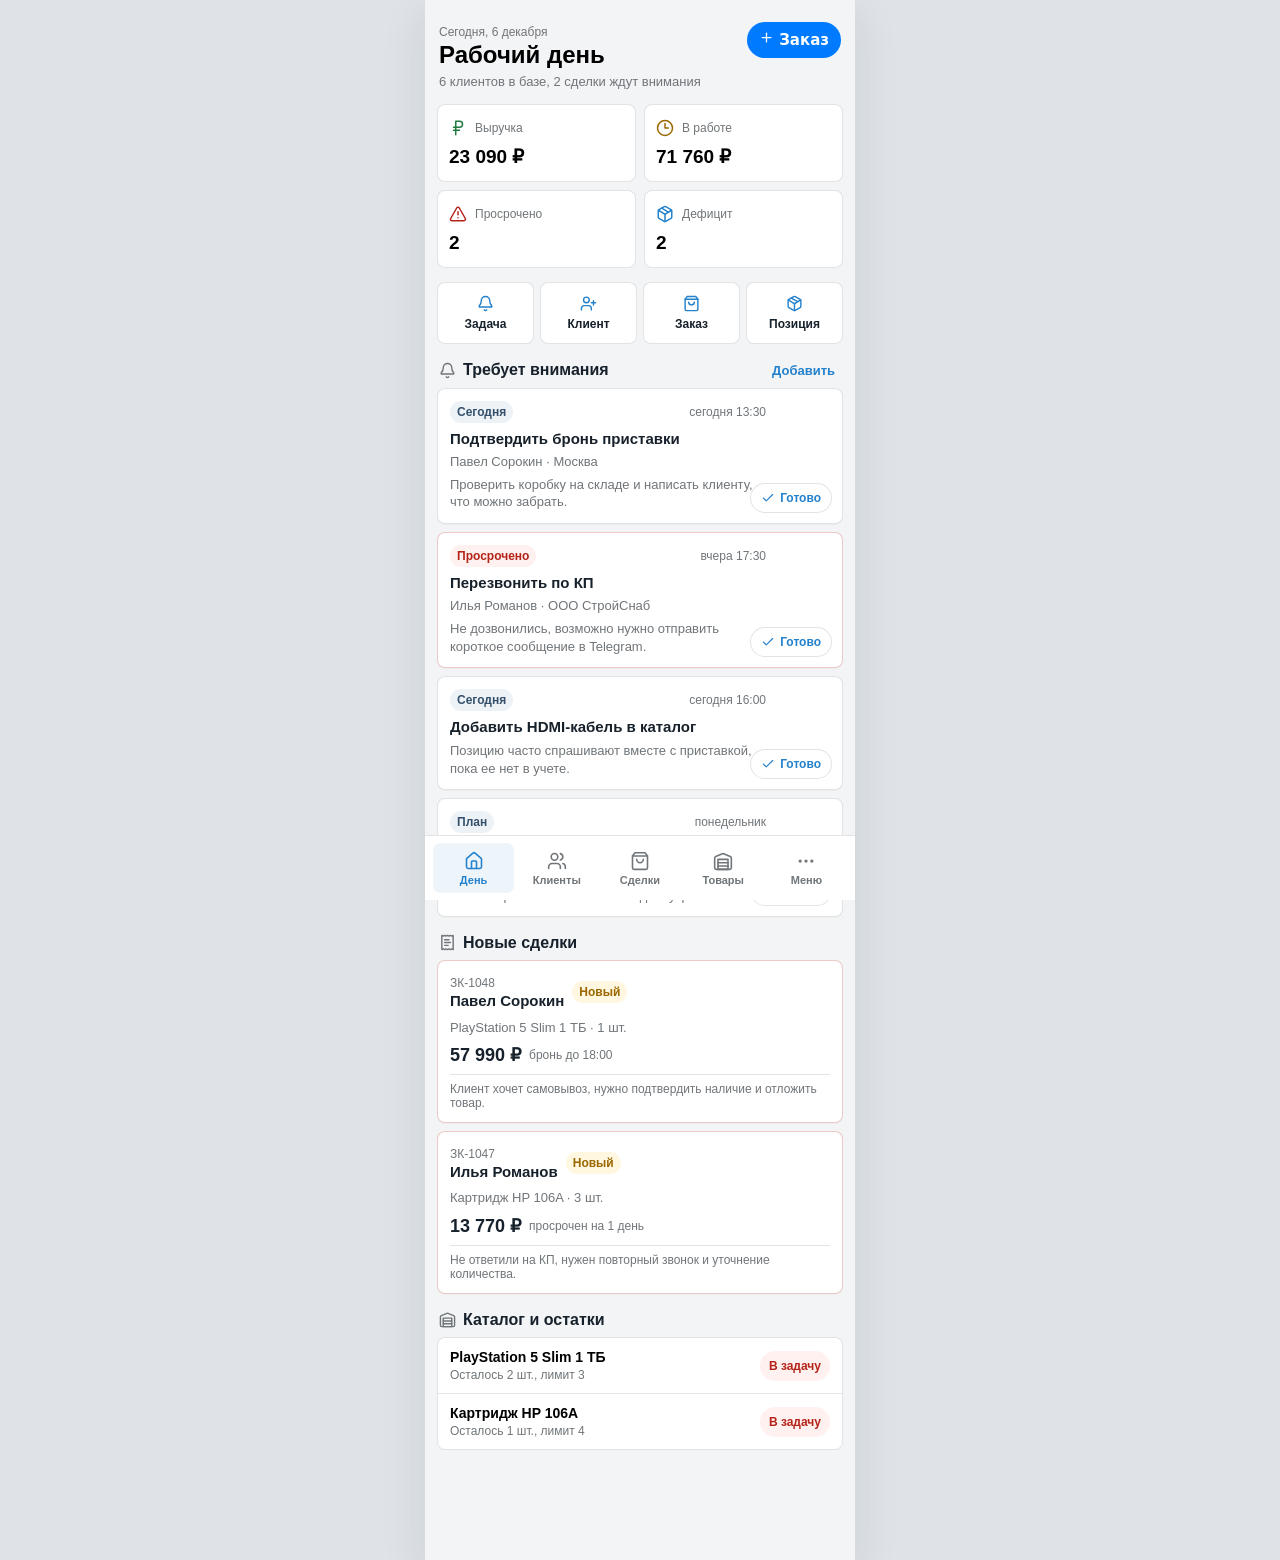
==== demo/index.html @ 11d49414 "Initial static CRM site for Vercel" ====
<!doctype html>
<html lang="ru">
  <head>
    <meta charset="UTF-8" />
    <meta name="viewport" content="width=device-width, initial-scale=1.0, viewport-fit=cover" />
    <meta name="theme-color" content="#f4f4f5" />
    <link rel="icon" type="image/svg+xml" href="./favicon.svg" />
    <title>CRM в Telegram</title>
    <script type="module" crossorigin src="./assets/index-D5KBcZDP.js"></script>
    <link rel="stylesheet" crossorigin href="./assets/index-hVbDcsFy.css">
  </head>
  <body>
    <div id="root"></div>
  </body>
</html>
---- demo/assets/index-hVbDcsFy.css ----
.tgui-f23c0e195677169c{background:var(--tgui--bg_color);overflow:hidden}.tgui-947b927060015de8{max-height:0;transition:max-height .1s ease-in-out}.tgui-60e7968097edfa6f{color:var(--tgui--link_color);transition:transform .15s ease-out}.tgui-c900ecbd6d8d6d5e{transform:rotate(180deg)}.tgui-b8dfba0b5c3d054c{--tgui--cell--middle--padding:16px 0;align-items:center;gap:24px;padding:0 24px;display:flex}.tgui-7b5bccbb645b495f{gap:16px}.tgui-7edaaf0c57797623{background:var(--tgui--tertiary_bg_color)}.tgui-56b2e897ed7ccb22,.tgui-aaa795d78c356ac1{justify-content:center;align-items:center;display:flex}.tgui-8735a62be5a8b8a7{min-width:0;max-width:100%;padding:var(--tgui--cell--middle--padding);flex-direction:column;flex-grow:1;gap:2px;display:flex}.tgui-1c6d7865a76a19bc,.tgui-8735a62be5a8b8a7>*{text-overflow:ellipsis;overflow:hidden}.tgui-b8dfba0b5c3d054c:not(.tgui-6c49dadccf648a5b) .tgui-1c6d7865a76a19bc,.tgui-b8dfba0b5c3d054c:not(.tgui-6c49dadccf648a5b) .tgui-8735a62be5a8b8a7>*{white-space:nowrap}.tgui-46dd90b57ffed25f{color:var(--tgui--subtitle_text_color)}.tgui-a894f59f4c5ad72f{align-items:center;gap:4px;display:inline-flex}.tgui-bb909928b48f948b,.tgui-d528ef65a8b76273,.tgui-fc059ed3ac5799a6{color:var(--tgui--hint_color)}.tgui-7b5bccbb645b495f{--tgui--cell--middle--padding:12px 0;padding:0 16px}@media (hover:hover) and (pointer:fine){.tgui-b8dfba0b5c3d054c:hover{background:var(--tgui--tertiary_bg_color)}}.tgui-b5d680db78c4cc2e{cursor:pointer;isolation:isolate;transition:opacity .15s ease-out;position:relative}.tgui-b5d680db78c4cc2e[readonly]{cursor:default;pointer-events:visible}.tgui-b5d680db78c4cc2e[disabled]{cursor:default;opacity:.35}.tgui-34eb6f8b96874d40:active,.tgui-7c5d6c1f6bbe3eaf:active{opacity:.65}@media (hover:hover) and (pointer:fine){.tgui-34eb6f8b96874d40:hover,.tgui-7c5d6c1f6bbe3eaf:hover{opacity:.85}}.tgui-8071f6e38c77bc0b{border-radius:inherit;transition:background-color .15s ease-out;position:absolute;inset:0;overflow:hidden}.tgui-e156954daf886976{background:var(--tgui--outline);content:"";opacity:0;border-radius:50%;width:24px;height:24px;margin:-12px 0;animation:.3s cubic-bezier(.3,.3,.5,1) tgui-81605f53eca39186;position:absolute}@keyframes tgui-81605f53eca39186{0%{opacity:1;transform:scale(1)}30%{opacity:1}to{opacity:0;transform:scale(8)}}.tgui-30064fce0d501f17{font-size:var(--tgui--subheadline1--font_size);line-height:var(--tgui--subheadline1--line_height)}.tgui-8f63cd31b2513281{font-size:var(--tgui--subheadline2--font_size);line-height:var(--tgui--subheadline2--line_height)}.tgui-c3e2e598bd70eee6{font-family:var(--tgui--font-family)}.tgui-080a44e6ac3f4d27{margin:0}.tgui-5c92f90c2701fa17{font-weight:var(--tgui--font_weight--accent1)}.tgui-809f1f8a3f64154d{font-weight:var(--tgui--font_weight--accent2)}.tgui-5b8bdfbd2af10f59{font-weight:var(--tgui--font_weight--accent3)}.tgui-c602097b30e4ede9{text-transform:uppercase}.tgui-2916d621b0ea5857{font-size:var(--tgui--caption1--font_size);line-height:var(--tgui--caption1--line_height)}.tgui-937d123c23df98b3{font-size:var(--tgui--caption2--font_size);line-height:var(--tgui--caption2--line_height)}.tgui-65c206f0fd891b6b{font-size:var(--tgui--text--font_size);line-height:var(--tgui--text--line_height)}.tgui-91c5537b51b490a7{border-radius:50%}.tgui-305551eb3f5abb68.tgui-305551eb3f5abb68{background-color:var(--tgui--secondary_fill);color:var(--tgui--link_color)}.tgui-30d8642662534eb5{background-color:var(--tgui--tertiary_bg_color);box-shadow:0 0 0 1px var(--tgui--outline);justify-content:center;align-items:center;display:flex;position:relative}.tgui-1191c597a64dbd25{border-radius:inherit;-o-object-fit:cover;object-fit:cover;visibility:hidden;width:100%;height:100%;display:block;position:absolute}.tgui-72bd4140eca37f53 .tgui-1191c597a64dbd25{visibility:visible}.tgui-5ee2f1c6e1da49b5{justify-content:center;align-items:center;display:flex;position:absolute}.tgui-e3bcc434a6ee9317{position:absolute;top:-12px;right:-12px}.tgui-562f7459d74103ea{box-sizing:border-box;border-radius:20px;justify-content:center;align-items:center;min-width:20px;height:20px;margin:0 6px;padding:0 5px;display:inline-flex}.tgui-c1a5e9170826a773{height:24px;padding:0 6px}.tgui-4f69ed647e40e245{border-radius:50%;width:6px;height:6px;margin:7px;display:inline-block}.tgui-6e63faaa2b33f4ae{background:var(--tgui--button_color);color:var(--tgui--button_text_color)}.tgui-4b52474c713ffa7c{background:var(--tgui--destructive_text_color);color:var(--tgui--button_text_color)}.tgui-0278f262d68294f0{background:var(--tgui--secondary_fill);color:var(--tgui--link_color)}.tgui-0883e451f3707277{background:var(--tgui--plain_background);color:var(--tgui--plain_foreground)}.tgui-6b3dbcedd9052940{background:var(--tgui--white);color:var(--tgui--link_color)}.tgui-e05fce4753086879{font-size:var(--tgui--headline--font_size);line-height:var(--tgui--headline--line_height)}.tgui-c6d7432a5c12debe{font-size:var(--tgui--large_title--font_size);line-height:var(--tgui--large_title--line_height)}.tgui-2fc52ee93e8068a6{font-size:var(--tgui--title1--font_size);line-height:var(--tgui--title1--line_height)}.tgui-72c2a480384c4fb1{font-size:var(--tgui--title2--font_size);line-height:var(--tgui--title2--line_height)}.tgui-45c5f45d3e9105f4{font-size:var(--tgui--title3--font_size);line-height:var(--tgui--title3--line_height)}.tgui-54214e0db34f53c3{position:absolute;top:0;right:-12px}.tgui-28e0a2576155be01{display:flex}.tgui-28e0a2576155be01>:not(:first-child){margin-left:-12px}.tgui-28e0a2576155be01>*{box-shadow:0 0 0 3px var(--tgui--bg_color)}.tgui-c3d21871b48e0ba3{background:var(--tgui--bg_color);gap:20px;padding:16px 20px;display:flex;position:relative;overflow:hidden}.tgui-7b260d7ad33f3ba0:not(.tgui-f80265c401d577b0){box-shadow:var(--tgui--base--section--box_shadow)}.tgui-cefdf70a2d9648ea{border-radius:16px}.tgui-f80265c401d577b0{padding:20px}.tgui-f80265c401d577b0 .tgui-2646957e5c9379f3{color:var(--tgui--white)}.tgui-f80265c401d577b0 .tgui-62a759a0c54c3667{color:var(--tgui--white);opacity:.8}.tgui-d67d90bbcab86e14{background:var(--tgui--bg_color)}.tgui-7b260d7ad33f3ba0.tgui-d67d90bbcab86e14{border:1px solid var(--tgui--outline);box-shadow:none;border-radius:16px;margin:8px 20px}.tgui-cefdf70a2d9648ea.tgui-d67d90bbcab86e14{background:var(--tgui--quartenary_bg_color);margin:8px 16px}.tgui-11921b54915b369c{position:absolute;inset:0}.tgui-a04b768cea14d789{z-index:var(--tgui--z-index--simple);flex-direction:column;flex:1 1 0;gap:2px;display:flex}.tgui-62a759a0c54c3667{color:var(--tgui--subtitle_text_color)}.tgui-1e638bcb841cdfbc{color:var(--tgui--hint_color)}.tgui-5e0d89b3bc8342d8{gap:4px;margin-top:10px;display:flex}.tgui-fa2f2ea4a4ffc035{border-radius:50%;height:28px}.tgui-79024fcb6d81ad79{background:var(--tgui--secondary_fill);border-left:3px solid var(--tgui--link_color);border-radius:4px;padding:6px 28px 8px 12px;position:relative}.tgui-16ed20e7a6e2daa0{color:var(--tgui--text_color)}.tgui-bd5b6cd161834705{display:block;position:absolute;top:4px;right:6px}.tgui-6c9b3f1fd52a3108{color:var(--tgui--link_color)}.tgui-117e77cd385a9c8d{box-sizing:border-box;border:none;border-radius:8px;justify-content:center;align-items:center;min-width:80px;max-width:100%;text-decoration:none;display:inline-flex}.tgui-726846958fe7f4a0{flex-grow:1;width:100%}.tgui-117e77cd385a9c8d:after{background:var(--tgui--bg_color);content:"";opacity:0;transition:opacity .15s ease-out;position:absolute;inset:0}.tgui-06cc94d03a7c4dd7,.tgui-8310172a5320ab71{justify-content:center;align-items:center;display:flex}.tgui-5f6014c0f063b6de{text-overflow:ellipsis;white-space:nowrap;z-index:var(--tgui--z-index--simple);overflow:hidden}.tgui-014f2b7d196b090d.tgui-014f2b7d196b090d{background:inherit;border-radius:inherit;color:var(--tgui--button--spinner-color);cursor:auto;justify-content:center;align-items:center;width:100%;height:100%;display:flex;position:absolute}.tgui-13f23a224303ddaa{border-radius:20px;gap:6px;min-width:34px;height:36px;padding:8px 12px}.tgui-1a16a49d89076ff4{gap:8px;min-width:42px;height:42px;padding:8px 14px}.tgui-9cef742a22f195c9{gap:10px;height:50px;padding:10px 20px}.tgui-8a1ca9efa24f4809{--tgui--button--hovered-opacity:.15;--tgui--button--spinner-color:var(--tgui--button_text_color);background:var(--tgui--button_color);color:var(--tgui--button_text_color)}.tgui-91bda9a36246a33c{--tgui--button--hovered-opacity:.07;--tgui--button--spinner-color:var(--tgui--link_color);background:var(--tgui--secondary_fill);color:var(--tgui--link_color)}.tgui-48956537c34690db{--tgui--button--hovered-opacity:.03;--tgui--button--spinner-color:var(--tgui--plain_foreground);color:var(--tgui--link_color);background:0 0}.tgui-93106efd6b6d66ee{background:var(--tgui--plain_background)}.tgui-93106efd6b6d66ee,.tgui-e884e36ff1faa596{--tgui--button--hovered-opacity:.5;--tgui--button--spinner-color:var(--tgui--plain_foreground);color:var(--tgui--plain_foreground)}.tgui-e884e36ff1faa596{background:inherit;box-shadow:0 0 0 1px var(--tgui--outline)}.tgui-ba6d30cc81e39ae5{--tgui--button--hovered-opacity:.5;--tgui--button--spinner-color:var(--tgui--surface_dark);background:var(--tgui--white)}.tgui-55e8aa7f5cea2280.tgui-1a16a49d89076ff4{border-radius:12px}.tgui-55e8aa7f5cea2280:after{content:unset}.tgui-490cb0f5ec4998f3 .tgui-06cc94d03a7c4dd7,.tgui-490cb0f5ec4998f3 .tgui-5f6014c0f063b6de,.tgui-490cb0f5ec4998f3 .tgui-8310172a5320ab71{opacity:0}@media (hover:hover) and (pointer:fine){.tgui-117e77cd385a9c8d:hover:after{opacity:var(--tgui--button--hovered-opacity)}}.tgui-0ac8c3540e603b63{color:var(--tgui--link_color)}.tgui-562a3eae646b486d{color:var(--tgui--hint_color)}.tgui-dbf261f4b3046bb3{background:var(--tgui--tertiary_bg_color);border-radius:20px;display:inline-block;position:relative;overflow:hidden;box-shadow:0 32px 64px #0000000a,0 0 2px 1px #00000005}.tgui-c6ad96fdf8ce4b28{background:var(--tgui--plain_foreground)}.tgui-80c6a0ba7b3c11fd{--tgui--cell--middle--padding:16px 0;background:var(--tgui--card_bg_color);padding:0 20px}.tgui-814d1971a92687e3{--tgui--text_color:var(--tgui--white);--tgui--hint_color:#ffffffbf;background:linear-gradient(180deg,transparent 0,var(--tgui--black) 100%);padding-top:48px;position:absolute;bottom:0;left:0;right:0}.tgui-422c21c917cc0873{-webkit-line-clamp:2;white-space:break-spaces;-webkit-box-orient:vertical;display:-webkit-box}.tgui-27c5a061c5f35c04{font-weight:var(--tgui--font_weight--accent2)}.tgui-814d1971a92687e3 .tgui-27c5a061c5f35c04{color:var(--tgui--white)}.tgui-79efb12936705a6f{position:absolute;top:16px;right:16px}.tgui-6372c64c79ad2959{box-sizing:border-box;-webkit-user-select:none;user-select:none;border-radius:10px;justify-content:center;align-items:center;gap:8px;padding:8px 12px;display:inline-flex}.tgui-b8b077d7e3491b30{background:var(--tgui--surface_primary);box-shadow:0 12px 24px #0000000d}.tgui-ccc3e4a302799418{background:var(--tgui--plain_background)}.tgui-fdfccf8f92c11530{box-shadow:0 0 0 1px var(--tgui--outline);border-radius:10px}.tgui-9c7ff8cd23a6ea9a{color:var(--tgui--plain_foreground);text-overflow:ellipsis;flex:1 1 0;overflow:hidden}.tgui-0d7ce20ebc0fc7aa{margin-right:2px}.tgui-67f596882eb2b6ab{color:var(--tgui--secondary_hint_color);align-items:center;margin-top:1.5px;display:flex}.tgui-a8ce18a8594cea9b{box-sizing:border-box;color:var(--tgui--link_color);background:0 0;border:none;align-items:center;gap:24px;width:100%;height:48px;padding:10px 24px;display:flex}.tgui-6e7ca796043fe6ca{color:var(--tgui--destructive_text_color)}.tgui-f464dba82cb8b46e{gap:18px;height:44px;padding:8px 18px}.tgui-c5be765fabc1327f{text-align:right}.tgui-437ab2028f14c95c{color:var(--tgui--secondary_hint_color);align-items:center;gap:12px;display:flex}.tgui-4af039094fb946b4{color:var(--tgui--hint_color);margin:2px 0 0}.tgui-97dd747d03e9d3e0{color:var(--tgui--hint_color);align-items:center;gap:8px;display:flex}.tgui-64a5a0dc5509605e{overflow-wrap:anywhere;flex-grow:1}.tgui-3b026a2674eb3f4c{flex-shrink:0}.tgui-dda0e80fdf796ba5{border:none;border-radius:12px;padding:8px;display:inline-flex}.tgui-b92d762e02762017{border-radius:50%;padding:6px}.tgui-93cba8aff2e72079{background:var(--tgui--secondary_fill);color:var(--tgui--link_color)}.tgui-08ef1486bc111162{color:var(--tgui--link_color);background:0 0}.tgui-2250ff52f0b5cf71{background:var(--tgui--plain_background);color:var(--tgui--plain_foreground)}.tgui-53781f3cf83e8be1{background:inherit;box-shadow:0 0 0 1px var(--tgui--outline);color:var(--tgui--plain_foreground)}.tgui-39e9f02ce4b4b950{gap:12px;display:flex}.tgui-b3d7f75461a64b76{gap:8px}.tgui-c5545e0bc6105e48{box-sizing:border-box;color:var(--tgui--link_color);background:0 0;border:none;border-radius:12px;flex-direction:column;flex:1 0 0;justify-content:center;align-items:center;gap:3px;min-width:64px;max-width:100%;min-height:60px;padding:0 12px;display:flex}.tgui-bf32cd3c110b8729{gap:4px;min-width:72px;min-height:64px}.tgui-99a630d0096f2169{background:var(--tgui--secondary_fill)}.tgui-30bf4976f818e8bf{background:var(--tgui--plain_background);color:var(--tgui--plain_foreground)}.tgui-c0c9bf3b1a53a8a4{max-width:inherit;text-overflow:ellipsis;white-space:nowrap;overflow:hidden}.tgui-389a43acd684137a>:not(:last-child){margin-bottom:12px}.tgui-cfed40fe81d34ad5{box-sizing:border-box;padding:10px 18px}.tgui-e5c3a5b87f8b1f46{flex-direction:column;justify-content:center;align-items:center;gap:24px;padding:32px;display:flex;overflow:hidden}.tgui-9c3dbc0ef84585d4{overflow-wrap:anywhere;text-align:center;margin:0}.tgui-87cd6af55f73428d{color:var(--tgui--hint_color)}.tgui-87cd6af55f73428d:not(:first-child){margin-top:8px}.tgui-8e15431b81f6601e .tgui-db9be63c4fecf79b{background:var(--tgui--section_bg_color);box-shadow:0 1px 2px #0000001a}.tgui-97eca24324122dbc .tgui-4b78bed6e925088e{background:var(--tgui--section_bg_color);border-radius:12px}.tgui-97eca24324122dbc .tgui-4b78bed6e925088e>:first-child{border-radius:12px 12px 0 0}.tgui-97eca24324122dbc .tgui-4b78bed6e925088e>:last-child{border-radius:0 0 12px 12px}.tgui-97eca24324122dbc .tgui-4b78bed6e925088e>:only-child{border-radius:12px}.tgui-8af0d10d5540c6cc{border-top:none;border-color:var(--tgui--outline);border-width:var(--tgui--border--width);margin:0}.tgui-dbb364e8ced00cc8{padding:12px 24px}.tgui-8c4c6f82ba895475{padding:8px 16px 0}.tgui-8ebba379083b615a{text-align:center;padding:16px 24px 20px}.tgui-8c4c6f82ba895475.tgui-8ebba379083b615a{padding:16px 16px 0}.tgui-67471b69da3e3062{color:var(--tgui--section_header_text_color)}.tgui-d0251b46536ac046{color:var(--tgui--link_color);padding:20px 24px 4px 22px}.tgui-34fd1a25cc171439{color:var(--tgui--text_color);padding-left:24px}.tgui-b7217abb24e8763a{color:var(--tgui--section_header_text_color);padding:16px 16px 8px}.tgui-b7217abb24e8763a.tgui-34fd1a25cc171439{color:var(--tgui--text_color);padding:0 0 12px}.tgui-f492b616576c67fb{gap:9px;padding:12px;display:flex}.tgui-d45985ba4cb27e5f{background:var(--tgui--tertiary_bg_color);border-radius:2px;width:100%;min-width:3px;height:3px}.tgui-352b8d247f473986{background:var(--tgui--link_color)}.tgui-b53f1370d519b689{flex-direction:column;gap:24px;margin:0;padding:32px 44px;display:flex}.tgui-732e8859c58ffb77{flex-direction:row}.tgui-4614301efc783534{-webkit-overflow-scrolling:touch;scrollbar-width:none;display:flex;overflow-x:scroll}.tgui-4e145f66199825da::-webkit-scrollbar{display:none}.tgui-caaaa27ccfa566b7{--tgui--timeline--item--thickness:4px;--tgui--timeline--item--size:12px;gap:32px;display:flex}.tgui-caaaa27ccfa566b7:last-child .tgui-3fc2f0d7045d23d8{display:none}.tgui-0f46575488c31b93{min-width:var(--tgui--timeline--item--size);position:relative}.tgui-d7ba9c56743387af{height:var(--tgui--timeline--item--size);width:var(--tgui--timeline--item--size);border-radius:50%;top:4px;left:0}.tgui-3fc2f0d7045d23d8,.tgui-d7ba9c56743387af{background:var(--tgui--quartenary_bg_color);position:absolute}.tgui-3fc2f0d7045d23d8{height:calc(100% - 4px);width:var(--tgui--timeline--item--thickness);border-radius:2px;top:24px;bottom:0;left:50%;transform:translate(-50%)}.tgui-bf9f87dd32ecad81{overflow:hidden}.tgui-2b850faa8f3a520a{margin-bottom:4px;display:inline-block}.tgui-b9a4d9afcd70e355{color:var(--tgui--hint_color)}.tgui-581d134185fd28b4 .tgui-d7ba9c56743387af,.tgui-dcd66bc07faad440 .tgui-3fc2f0d7045d23d8,.tgui-dcd66bc07faad440 .tgui-d7ba9c56743387af{background:var(--tgui--link_color)}.tgui-566b727e7a35e935 .tgui-0f46575488c31b93{--tgui--timeline--item--size:16px}.tgui-566b727e7a35e935 .tgui-d7ba9c56743387af{top:6px}.tgui-566b727e7a35e935 .tgui-3fc2f0d7045d23d8{height:calc(100% + 26px);top:6px}.tgui-f461f2eeb28c21d0{flex-direction:column;gap:24px}.tgui-f461f2eeb28c21d0 .tgui-0f46575488c31b93{height:var(--tgui--timeline--item--size);align-items:center;display:flex}.tgui-f461f2eeb28c21d0 .tgui-d7ba9c56743387af{top:0}.tgui-f461f2eeb28c21d0 .tgui-3fc2f0d7045d23d8{height:var(--tgui--timeline--item--thickness);width:calc(100% + 36px);top:50%;left:0;transform:translateY(-50%)}.tgui-f461f2eeb28c21d0 .tgui-2b850faa8f3a520a{white-space:nowrap}.tgui-81a5164cd16c05d5{stroke:var(--tgui--link_color);transform:rotate(-90deg)}.tgui-ced47fd163a53511{border-radius:2px;height:4px;position:relative;overflow:hidden}.tgui-44060f289fdbdb84:after{content:"";opacity:.4;inset:0}.tgui-027278a6d6708965,.tgui-44060f289fdbdb84:after{background:var(--tgui--link_color);position:absolute}.tgui-027278a6d6708965{border-radius:inherit;height:100%;z-index:var(--tgui--z-index--simple);transition:width .2s}.tgui-97f2df57786b02dc{position:relative}.tgui-3eb6091f664c15d6:after,.tgui-3eb6091f664c15d6:before{content:"";z-index:var(--tgui--z-index--simple);position:absolute;inset:0}.tgui-97f2df57786b02dc:before{background:var(--tgui--secondary_bg_color)}.tgui-97f2df57786b02dc:not(.tgui-ecf101b3117a96c8):after{background-color:var(--tgui--bg_color);z-index:var(--tgui--z-index--skeleton);animation:1.8s linear infinite tgui-3a837cc9661e7502}@keyframes tgui-3a837cc9661e7502{0%,to{opacity:.4}50%{opacity:.7}}.tgui-bed09b0692380ce7{box-sizing:border-box;-webkit-user-select:none;user-select:none;max-width:460px;transition:transform .32s cubic-bezier(.3,.3,.5,1);animation:.34s cubic-bezier(.3,.3,.5,1) tgui-738ce40067f9bb6e;position:fixed;bottom:10px;left:10px;right:10px}.tgui-a869502f11f22b6c{-webkit-backdrop-filter:blur(28px);backdrop-filter:blur(28px);background:var(--tgui--surface_dark);box-sizing:border-box;border-radius:10px;align-items:center;gap:12px;width:100%;padding:10px 16px 10px 10px;display:flex;position:sticky;inset:0}.tgui-a1e25a2488982fc5{transform:translateY(140%)}.tgui-c2ca59c94a46245e{bottom:16px}.tgui-c2ca59c94a46245e .tgui-a869502f11f22b6c{border-radius:14px}.tgui-093aea87229643ac,.tgui-229bfa1a0a8ac43f{color:var(--tgui--toast_accent_color);align-items:center;display:flex}.tgui-7d8f183ba67229e9{color:var(--tgui--white);flex-direction:column;flex:1 1 0;gap:1px;display:flex}@keyframes tgui-738ce40067f9bb6e{0%{transform:translateY(140%)}to{transform:translateZ(0)}}.tgui-4d26fba7185ffa9f{color:var(--tgui--toast_accent_color);background:0 0;border:none;padding:0}.tgui-86f452d8e92a2075{display:table;position:relative}.tgui-86f452d8e92a2075:before{background-color:var(--tgui--bg_color);content:"";z-index:var(--tgui--z-index--simple);background-image:url(./2d82b92e720462f8dd3b-Bh4Fahcw.svg);transition:all .4s;position:absolute;inset:0}.tgui-aff2a6268e887037:before{opacity:0}.tgui-abbb25a9ce45033e{cursor:pointer;position:relative}.tgui-6e9776e8c33b2626{cursor:default;opacity:.3}.tgui-21b20ecaad17ccf9{color:var(--tgui--outline);display:block}.tgui-bca5056bf34297b0{color:var(--tgui--link_color);opacity:0;transition:opacity .15s ease-out;position:absolute;top:0}.tgui-60cf4cc79ba44c4f:checked~.tgui-bca5056bf34297b0{opacity:1}.tgui-b9fd8cdf929947df{white-space:nowrap;clip:rect(0,0,0,0);clip-path:inset(50%);opacity:0;border:0;width:1px;height:1px;margin:-1px;padding:0;position:absolute;overflow:hidden}.tgui-a03137b1ed760aaf{gap:10px;min-height:48px;padding:10px 12px 10px 16px;display:flex}.tgui-ca1c0e2d013ae260{min-height:50px;padding:10px 16px}.tgui-f3ab78c8048cb9dc{background:conic-gradient(#0c28ff 0deg,#03ffff 60deg,#24d627 120deg,#fdff22 180deg,#ff2227 240deg,#fe2df6 300deg,#7122ff 1turn);border-radius:50%;justify-content:center;align-items:center;width:24px;height:24px;display:flex;position:relative}.tgui-93beab8699996b1e{border-radius:50%;width:16px;height:16px}.tgui-93beab8699996b1e:after,.tgui-93beab8699996b1e:before{border-radius:inherit;content:"";position:absolute}.tgui-93beab8699996b1e:before{background:var(--tgui--bg_color);inset:2px}.tgui-93beab8699996b1e:after{background:inherit;inset:4px}.tgui-21dba5277ef0ddd7{flex:1 1 0}.tgui-8ca550c2fc85eff5{background:var(--tgui--bg_color);padding:20px 22px 16px;position:relative}.tgui-8ca550c2fc85eff5 .tgui-9f9a52f695b85cc9{background:var(--tgui--bg_color);color:var(--tgui--secondary_hint_color);text-overflow:ellipsis;white-space:nowrap;border-radius:5px;max-width:calc(100% - 86px);padding:0 6px;position:absolute;top:6px;left:32px;overflow:hidden}.tgui-4a83fef1f04acb0e{pointer-events:none;position:relative}.tgui-7707c5d942b7b9af.tgui-4a83fef1f04acb0e{opacity:.35}.tgui-8ca550c2fc85eff5.tgui-4a83fef1f04acb0e:after{background:var(--tgui--bg_color);content:"";opacity:.5;position:absolute;inset:0}.tgui-0f5050defacbf813{box-sizing:border-box;align-items:center;display:flex}.tgui-16b3783d394bc7db,.tgui-8f04eff653cfa5e5{display:flex}.tgui-8ca550c2fc85eff5 .tgui-0f5050defacbf813{box-shadow:0 0 0 2px var(--tgui--outline);border-radius:14px}.tgui-8ca550c2fc85eff5.tgui-41b168516bddcf4b .tgui-9f9a52f695b85cc9{color:var(--tgui--destructive_text_color)}.tgui-8ca550c2fc85eff5.tgui-41b168516bddcf4b .tgui-0f5050defacbf813{box-shadow:0 0 0 2px var(--tgui--destructive_text_color)}.tgui-8ca550c2fc85eff5.tgui-89277928456f0e30 .tgui-9f9a52f695b85cc9{color:var(--tgui--link_color)}.tgui-8ca550c2fc85eff5.tgui-89277928456f0e30 .tgui-0f5050defacbf813{box-shadow:0 0 0 2px var(--tgui--link_color)}.tgui-7707c5d942b7b9af .tgui-0f5050defacbf813{background:var(--tgui--bg_color);border-radius:12px}.tgui-7707c5d942b7b9af.tgui-41b168516bddcf4b .tgui-0f5050defacbf813{box-shadow:0 0 0 1.5px var(--tgui--destructive_text_color)}.tgui-d9de1f32aee12a15{gap:12px;padding:12px 16px}.tgui-9b2ad13855aef059{min-height:48px}.tgui-c4863cd4c893a047{box-sizing:border-box;color:var(--tgui--text_color);resize:none;text-overflow:ellipsis;background:0 0;border:0;outline:0;width:100%;margin:0;padding:0;display:block}.tgui-c4863cd4c893a047::-webkit-inner-spin-button{-webkit-appearance:none}.tgui-c4863cd4c893a047::-webkit-outer-spin-button{-webkit-appearance:none}.tgui-c4863cd4c893a047::placeholder{color:var(--tgui--secondary_hint_color)}.tgui-6cca8a28a056cc34{--tgui--multiselect--min-height:52px;min-height:var(--tgui--multiselect--min-height);width:100%;position:relative}.tgui-1ed7193796bd9fff.tgui-1ed7193796bd9fff{min-height:var(--tgui--multiselect--min-height);padding-right:48px}.tgui-e9b05eb8feaa0359{color:var(--tgui--secondary_hint_color);position:absolute;right:16px}.tgui-c56e136f855e5144{--tgui--multiselect--gap:8px;box-sizing:border-box;gap:var(--tgui--multiselect--gap);flex-wrap:wrap;flex-grow:1;flex-shrink:1;max-width:100%;margin:0;padding:8px;display:flex;position:relative;overflow:hidden}.tgui-991d85450550abb9{max-width:calc(100% - var(--tgui--multiselect--gap));padding:6px 12px}.tgui-41e02fd2529dfbd2{appearance:none;box-shadow:none;color:var(--tgui--text_color);background:0 0;border:0;outline:none;flex-direction:column;flex:1;justify-content:center;width:100%;padding:0 8px;display:flex;position:relative}.tgui-41e02fd2529dfbd2::placeholder{color:var(--tgui--secondary_hint_color)}.tgui-41e02fd2529dfbd2[readonly]{cursor:default}.tgui-ac1d436c45aafe04 .tgui-41e02fd2529dfbd2{text-overflow:ellipsis;white-space:nowrap}.tgui-0b4134fd8d5c05ac{color:var(--tgui--hint_color);display:flex}.tgui-70d34454bcf3c3e4{background:var(--tgui--bg_color);box-sizing:border-box;border-radius:12px;width:100%;max-height:168px;margin-top:8px;overflow-y:scroll;box-shadow:0 32px 64px #0000000a,0 0 2px 1px #00000005}.tgui-6a25d2bd42bb932c{color:var(--tgui--hint_color)}.tgui-15f9ec3c119467a6{height:48px;padding:0 16px}.tgui-e3f4e376df0c272c{color:var(--tgui--link_color)}.tgui-e9c83f4f150e5513{z-index:var(--tgui--z-index--simple)}.tgui-97a62789a70393d0{position:absolute}.tgui-6ae8c47f9448321b{content:"";display:block;transform:translateY(1px)}.tgui-6c3deae89ec68e99{transform-origin:100%;transform:rotate(90deg)translate(50%,-50%)}.tgui-fed67e27ad8cb75f{transform:rotate(180deg)}.tgui-b27d1c4f6222569e{transform-origin:0;transform:rotate(-90deg)translate(-50%,-50%)}.tgui-9bfdebc3fdae031b{cursor:pointer;position:relative}.tgui-55c1caaee1c1e33e{cursor:default;opacity:.25}.tgui-18734a5360b84fba{color:var(--tgui--outline);display:block}.tgui-1ec4b447aa5cf66a{color:var(--tgui--link_color);opacity:0;position:absolute;top:0}.tgui-18734a5360b84fba,.tgui-1ec4b447aa5cf66a{transition:opacity .15s ease-out}.tgui-7cd9bbef46d9194c:checked~.tgui-18734a5360b84fba{opacity:0}.tgui-7cd9bbef46d9194c:checked~.tgui-1ec4b447aa5cf66a{opacity:1}.tgui-a641ca1e63331268{background:var(--tgui--bg_color);box-sizing:border-box;padding:32px 20px;position:fixed;inset:0}.tgui-a40b67b8ec9e3a49,.tgui-a641ca1e63331268{flex-direction:column;justify-content:center;align-items:center;display:flex;overflow:hidden}.tgui-a40b67b8ec9e3a49{text-overflow:ellipsis;white-space:nowrap;flex:1 1 0;max-width:100%}.tgui-bf64531d065e1bd9 .tgui-a40b67b8ec9e3a49{flex:unset}.tgui-7df9ee9d6d6586de,.tgui-a40b67b8ec9e3a49{text-overflow:ellipsis;white-space:nowrap;overflow:hidden}.tgui-7df9ee9d6d6586de{text-align:center;max-width:100%}.tgui-36c453f0a9d51371{flex-wrap:wrap;justify-content:center;gap:16px;margin-top:20px;display:flex}.tgui-0e77c7f1a1b82c84{--tgui--pin_input--buttons-gap:12px;--tgui--pin_input--button-width:33.3%;gap:var(--tgui--pin_input--buttons-gap);flex-flow:column wrap;width:100%;margin-top:52px;display:flex}.tgui-bf64531d065e1bd9 .tgui-0e77c7f1a1b82c84{--tgui--pin_input--button-width:76px}.tgui-49b69c407401f76c{gap:var(--tgui--pin_input--buttons-gap);justify-content:center;display:flex}.tgui-49b69c407401f76c:last-child{justify-content:flex-end}.tgui-fa5069ea6f3c02e4:last-child{margin-left:calc(var(--tgui--pin_input--buttons-gap) * 2)}.tgui-bf64531d065e1bd9 .tgui-49b69c407401f76c:last-child{justify-content:center}.tgui-bf64531d065e1bd9 .tgui-fa5069ea6f3c02e4:last-child{margin-left:calc(var(--tgui--pin_input--button-width) + var(--tgui--pin_input--buttons-gap))}.tgui-c793c3252df33bb0{color:var(--tgui--link_color);margin:auto;display:block}.tgui-6eaa561b38208c72{background:var(--tgui--tertiary_bg_color);color:var(--tgui--text_color);height:56px;width:var(--tgui--pin_input--button-width);border:none;border-radius:16px;padding:0}.tgui-3bea52c968cee224{border-radius:50%;width:76px;height:76px}.tgui-bad1e0d3a612c110{background:var(--tgui--bg_color);border:2.5px solid var(--tgui--divider);border-radius:12px;justify-content:center;align-items:center;width:40px;height:44px;padding:0;transition:border-color .15s ease-out;display:flex}.tgui-b9a1527d00258387{background:var(--tgui--link_color);opacity:.1;border:none;border-radius:50%;width:13px;height:13px}.tgui-b9a1527d00258387.tgui-1d6fb1351888c5e0{opacity:1}.tgui-bad1e0d3a612c110:focus-within{border-color:var(--tgui--link_color)}.tgui-9fa4f4531187df59{background:var(--tgui--text_color);border-radius:50%;width:8px;height:8px}.tgui-de477a8e3910f19f{cursor:pointer;display:block;position:relative}.tgui-d5c5e7402bfd8c12{cursor:default;opacity:.25}.tgui-bfcd091645843388{color:var(--tgui--outline);display:block}.tgui-8d2d5ba97b4abd79{color:var(--tgui--link_color);opacity:0;position:absolute;top:0}.tgui-8d2d5ba97b4abd79,.tgui-bfcd091645843388{transition:opacity .15s ease-out}.tgui-743a4b0f25e5d51b:checked~.tgui-bfcd091645843388{opacity:0}.tgui-743a4b0f25e5d51b:checked~.tgui-8d2d5ba97b4abd79{opacity:1}.tgui-0487bdb4329cd879{gap:4px;padding:12px;display:flex;position:relative}.tgui-6169bc2e9d6fdeb8{color:var(--tgui--tertiary_bg_color);position:relative}.tgui-6169bc2e9d6fdeb8:focus-visible{outline:2px solid var(--tgui--link_color)}.tgui-f0faaa15f44569ba{color:var(--tgui--link_color);position:absolute}.tgui-52ba7059852e9950{opacity:0;margin:0;position:absolute;top:0;bottom:0}.tgui-919c5658483cae11{position:relative}.tgui-a0742fd4c73756f7{appearance:none;background:inherit;border-radius:inherit;color:var(--tgui--text_color);border:none;outline:none;width:100%;padding:12px 58px 12px 16px}.tgui-025a45d791e466f6{color:var(--tgui--secondary_hint_color);pointer-events:none;position:absolute;top:50%;right:16px;transform:translateY(-50%)}.tgui-aa094d6480bfa32a{cursor:pointer;position:relative}.tgui-7d31e315f5cc4733{cursor:default;opacity:.25}.tgui-ad96577f259c5732{color:var(--tgui--link_color);opacity:0;transition:opacity .15s ease-out;display:block}.tgui-6988c618806a5171:checked~.tgui-ad96577f259c5732{opacity:1}.tgui-717c3649db8d5af2{--tgui--slider--thumb--size:12px;box-sizing:border-box;align-items:center;gap:24px;min-height:52px;padding:16px 24px;display:flex}.tgui-35faba867393ce37{cursor:pointer;height:var(--tgui--slider--thumb--size);border-radius:8px;width:100%;position:relative}.tgui-c591a831de13ba23{cursor:default;opacity:.35}.tgui-4de4feff2dcc975c,.tgui-e11a455378c63b15{border-radius:inherit;height:3px;margin-top:-1px;position:absolute;top:50%;left:0}.tgui-e11a455378c63b15{background-color:var(--tgui--tertiary_bg_color);box-sizing:border-box;justify-content:space-between;align-items:center;width:100%;display:flex}.tgui-4de4feff2dcc975c{background:var(--tgui--button_color);width:auto}.tgui-7fe9f0fbc9771947{isolation:isolate;height:100%;margin-left:calc(var(--tgui--slider--thumb--size) / 10);margin-right:calc(var(--tgui--slider--thumb--size) / 10);z-index:var(--tgui--z-index--simple);position:relative}.tgui-6598607160233201,.tgui-a56564bcfd4b56e5{justify-content:center;align-items:center;margin-top:3px;display:flex}.tgui-d2e2a2e28ef0f746{--tgui--slider--thumb--size:24px;gap:20px;padding:20px}.tgui-d2e2a2e28ef0f746 .tgui-4de4feff2dcc975c,.tgui-d2e2a2e28ef0f746 .tgui-e11a455378c63b15{height:4px;margin-top:-2px}.tgui-b632646f586ff14d{background:var(--tgui--secondary_hint_color);border-radius:50%;width:2px;height:2px;position:absolute}.tgui-2b0a006b5a9ffd68{background:var(--tgui--secondary_hint_color);opacity:.35}.tgui-7951a89b824476b3{background:var(--tgui--tertiary_bg_color);border-radius:3px;width:4px;height:20px}.tgui-7951a89b824476b3.tgui-2b0a006b5a9ffd68{background:var(--tgui--button_color);opacity:1}.tgui-b632646f586ff14d:not(.tgui-7951a89b824476b3):first-child{transform:translate(50%)}.tgui-b632646f586ff14d:last-child{transform:translate(-150%)}.tgui-7951a89b824476b3:last-child{transform:translate(-100%)}.tgui-83b7253102c6addc{background:var(--tgui--button_color);height:var(--tgui--slider--thumb--size);-webkit-user-select:none;user-select:none;width:var(--tgui--slider--thumb--size);z-index:var(--tgui--z-index--simple);border-radius:50%;position:absolute;top:50%;transform:translate(-50%,-50%)}.tgui-96f5864d281f94a8{background:var(--tgui--white);box-shadow:0 6px 6.5px #0000001f,0 .5px 2px #0000001f}.tgui-abdeb837bfc726cb{width:100%;height:100%}.tgui-a1dc55b304d32032{cursor:pointer;border-radius:16px;align-items:center;width:52px;height:32px;display:flex;position:relative;overflow:hidden}.tgui-57a00e000de7483d{cursor:default;opacity:.4}.tgui-3acc6d0262399734:before{background:var(--tgui--secondary_bg_color);content:"";position:absolute;inset:0}.tgui-2776944549f431fc .tgui-3acc6d0262399734:before{border:3px solid var(--tgui--secondary_hint_color);border-radius:16px}.tgui-3acc6d0262399734:after{content:"";border-radius:50%;position:absolute;top:50%;transform:translateY(-50%)}.tgui-2776944549f431fc .tgui-3acc6d0262399734:after{background:var(--tgui--secondary_hint_color);width:16px;height:16px;margin-left:8px}.tgui-b70ccb0e7742541a .tgui-3acc6d0262399734:after{background:var(--tgui--white);width:28px;height:28px;margin-left:2px;box-shadow:0 3px 1px #0000000f,0 3px 8px #00000026,0 0 0 1px #0000000a}.tgui-edfaab8ff474b0de:checked+.tgui-3acc6d0262399734:before{background-color:var(--tgui--link_color);border-color:var(--tgui--link_color)}.tgui-2776944549f431fc .tgui-edfaab8ff474b0de:checked+.tgui-3acc6d0262399734:after{width:24px;height:24px}.tgui-edfaab8ff474b0de:checked+.tgui-3acc6d0262399734:after{transform:translate(20px)translateY(-50%)}.tgui-2776944549f431fc .tgui-edfaab8ff474b0de:checked+.tgui-3acc6d0262399734:after{background:var(--tgui--white);transform:translate(16px)translateY(-50%)}@media (prefers-reduced-motion:no-preference){.tgui-3acc6d0262399734:before{transition:background-color,border-color 67ms linear}.tgui-3acc6d0262399734:after{transition:transform .3s cubic-bezier(.175,.885,.32,1.275)}.tgui-b70ccb0e7742541a .tgui-3acc6d0262399734:before{transition:background-color .2s}.tgui-b70ccb0e7742541a .tgui-3acc6d0262399734:after{transition:transform .2s cubic-bezier(.36,-.24,.26,1.32)}}.tgui-d40ec83150e66029{background:inherit;border-radius:inherit;color:var(--tgui--text_color);resize:none;border:none;outline:none;width:100%;min-height:80px;padding:12px 16px}.tgui-d40ec83150e66029::placeholder{color:var(--tgui--secondary_hint_color)}.tgui-2453b62de8016bfa .tgui-d40ec83150e66029{min-height:84px;padding:16px}.tgui-7a5facec9dc28fae{position:fixed;left:0;right:0}.tgui-d83e15d73344cdc0{top:0}.tgui-01790b7e59088ea5{padding-bottom:var(--tgui--safe_area_inset_bottom);bottom:0}.tgui-53cb2ebed0c3b08f{background:var(--tgui--surface_primary);box-shadow:0 -1px 0 var(--tgui--divider);justify-items:stretch;padding:0 16px;display:flex}.tgui-a2b4713d67582227{padding:0}.tgui-64cd0db020a9bacf{color:var(--tgui--secondary_hint_color);background:0 0;border:none;flex-direction:column;flex:1 0 0;justify-content:center;align-items:center;gap:6px;min-width:0;max-width:100%;margin:0;padding:12px 16px 16px;transition:all .15s ease-out;display:flex}.tgui-ecbb746748ea4134{gap:4px;padding:8px 12px 4px}.tgui-e6658d0b8927f95e{color:var(--tgui--link_color)}.tgui-e6658d0b8927f95e:not(.tgui-ecbb746748ea4134) .tgui-44d48e11585af170{background:var(--tgui--secondary_fill)}.tgui-44d48e11585af170{border-radius:35px;justify-content:center;min-width:64px;padding:2px 10px;display:flex}.tgui-ecbb746748ea4134 .tgui-44d48e11585af170{padding:0}.tgui-aeab497081949a15{text-overflow:ellipsis;white-space:nowrap;max-width:100%;overflow:hidden}.tgui-0eddcd83377979c2,.tgui-68fc52f1068b8e16{align-items:center;display:flex}.tgui-0eddcd83377979c2{color:var(--tgui--divider);justify-content:center;width:24px;height:20px;margin:0 -6px}.tgui-a9c3d618b6e43d64{color:var(--tgui--link_color)}.tgui-32fe6ce00169d72e{color:var(--tgui--hint_color);cursor:pointer;border-radius:8px;padding:8px 10px;text-decoration:none;transition:opacity .15s ease-out}.tgui-32fe6ce00169d72e:active{opacity:.5}@media (hover:hover) and (pointer:fine){.tgui-32fe6ce00169d72e:hover{background:var(--tgui--tertiary_bg_color)}}.tgui-442a9579d6c19dc4{--tgui--compact_pagination--dot--opacity--selected:.1;--tgui--compact_pagination--dot--background--selected:var(--tgui--link_color);gap:8px;padding:4px;display:inline-flex}.tgui-15adbef8fe5efed9{-webkit-backdrop-filter:blur(22px);background:#00000040;border-radius:28px;padding:8px 9px}.tgui-15adbef8fe5efed9,.tgui-cdc228e9d92dac5b{--tgui--compact_pagination--dot--opacity--selected:.25;--tgui--compact_pagination--dot--background--selected:var(--tgui--white);gap:6px}.tgui-cdc228e9d92dac5b{padding:0}.tgui-747563e660315b07{background:var(--tgui--compact_pagination--dot--background--selected,var(--tgui--link_color));cursor:pointer;height:8px;opacity:var(--tgui--compact_pagination--dot--opacity--selected,.25);border:none;border-radius:50%;width:8px;padding:0;transition:opacity .15s ease-in-out;display:block}.tgui-6d14364fac453a65{opacity:1}.tgui-bfabaddd169233a9{color:var(--tgui--link_color);text-decoration:none}.tgui-38580a5c868cecc4{gap:8px;padding:16px;display:flex}.tgui-645f8efe8c9c3cc5{opacity:.35}.tgui-8dab5cf704c88e82{box-sizing:border-box;color:var(--tgui--hint_color);cursor:pointer;background:0 0;border:none;border-radius:12px;justify-content:center;align-items:center;min-width:44px;height:44px;padding:0 10px;display:flex}.tgui-64016be270020f33{background:var(--tgui--tertiary_bg_color);color:var(--textColor)}.tgui-a43e090d3501d4ca{cursor:default;opacity:.35}.tgui-670c6b2f3c8df445{cursor:default;opacity:1}.tgui-2636b28cb21c42cc{color:var(--tgui--link_color)}.tgui-71259e3311d7116e{background:var(--tgui--tertiary_bg_color);box-sizing:border-box;border-radius:44px;width:100%;height:100%;padding:2px;overflow:hidden}.tgui-b0a9057ab5d33005{border-radius:inherit;box-sizing:border-box;align-content:stretch;align-items:center;width:100%;height:100%;display:flex;position:relative}.tgui-31f461ccfea23ec3{background:var(--tgui--segmented_control_active_bg);box-sizing:border-box;z-index:var(--tgui--z-index--simple);border-radius:40px;transition:transform .15s;position:absolute;inset:0}.tgui-16c6b1986a48e2b5{background:var(--tgui--tertiary_bg_color);border-radius:9px}.tgui-16c6b1986a48e2b5 .tgui-31f461ccfea23ec3{border:var(--tgui--border--width) solid #0000000a;border-radius:inherit;box-shadow:0 3px 1px #0000000a,0 3px 8px #0000001f}.tgui-bbfb272d22eb23e8{border-radius:inherit;color:var(--tgui--text_color);text-overflow:ellipsis;white-space:nowrap;max-width:100%;z-index:var(--tgui--z-index--simple);background:0 0;border:none;flex:1 1 0;padding:10px 24px;overflow:hidden}.tgui-513fce1023cbbd63{padding:6px 24px}.tgui-89d3925598b8fd68{align-content:stretch;align-items:center;gap:12px;width:100%;height:100%;display:flex;position:relative;overflow:hidden}.tgui-8e986e14448c29e6{background:var(--tgui--button_color);border-radius:4px 4px 1px 1px;height:3px;transition:transform .125s;position:absolute;bottom:0;left:0;right:0}.tgui-96892ceed80c1bf3{border-radius:inherit;color:var(--tgui--secondary_hint_color);text-overflow:ellipsis;white-space:nowrap;background:0 0;border:none;flex:1 0 0;max-width:100%;height:44px;transition:color .125s;overflow:hidden}.tgui-44ea091aea23df33{color:var(--tgui--link_color)}.tgui-cc76354712c6e8d9{background-color:var(--tgui--bg_color);max-height:96%;z-index:var(--tgui--z-index--overlay);border-top-left-radius:16px;border-top-right-radius:16px;outline:none;flex-direction:column;display:flex;position:fixed;bottom:0;left:0;right:0}.tgui-2c53ae2ef0209d4d{border-bottom:1px solid var(--tgui--divider);justify-content:space-between;align-items:center;padding:16px;display:flex}.tgui-5dc6ad1ca3ac3ed4{padding-bottom:var(--tgui--safe_area_inset_bottom);overflow-y:auto}.tgui-f67c8fb3553eee55{box-sizing:border-box;justify-content:space-between;align-items:center;gap:12px;padding:16px;display:flex;position:relative}.tgui-f67c8fb3553eee55:before{background:var(--tgui--divider);content:"";border-radius:4px;width:36px;height:4px;position:absolute;top:8px;left:50%;transform:translate(-50%)}.tgui-09b5f6cfd7ba56ab,.tgui-fe1d6742d85038d7{flex:1 0 0;align-items:center;display:flex}.tgui-09b5f6cfd7ba56ab{justify-content:flex-start}.tgui-fe1d6742d85038d7{justify-content:flex-end}.tgui-7ce1022bfdcb0ae3{--tgui--text--line_height:28px;text-align:center;text-overflow:ellipsis;white-space:nowrap;display:block;overflow:hidden}.tgui-3197096cb603b35a{z-index:var(--tgui--z-index--overlay);position:fixed;inset:0}.tgui-5638a4ef4e806d8c{background:var(--tgui--white);color:var(--tgui--black);border-radius:12px;padding:10px;box-shadow:0 8px 24px #0000001a}.tgui-bc60ca772e3ae3c6{background:var(--tooltip_background_dark);box-shadow:none}.tgui-5638a4ef4e806d8c .tgui-e0107e1e5ea5b9f3,.tgui-bc60ca772e3ae3c6{color:var(--tgui--white)}.tgui-bc60ca772e3ae3c6 .tgui-e0107e1e5ea5b9f3{color:var(--tooltip_background_dark)}.tgui-e37c114229ebfe85 .tgui-bc60ca772e3ae3c6{-webkit-backdrop-filter:blur(50px)}.tgui-6a12827a138e8827{--tgui--font-family:system-ui,-apple-system,BlinkMacSystemFont,"Roboto","Apple Color Emoji","Helvetica Neue",sans-serif;--tgui--font_weight--accent1:700;--tgui--font_weight--accent2:600;--tgui--font_weight--accent3:400;--tgui--large_title--font_size:34px;--tgui--large_title--line_height:42px;--tgui--title1--font_size:28px;--tgui--title1--line_height:36px;--tgui--title2--font_size:24px;--tgui--title2--line_height:32px;--tgui--title3--font_size:20px;--tgui--title3--line_height:24px;--tgui--headline--font_size:19px;--tgui--headline--line_height:28px;--tgui--text--font_size:17px;--tgui--text--line_height:26px;--tgui--subheadline1--font_size:16px;--tgui--subheadline1--line_height:24px;--tgui--subheadline2--font_size:15px;--tgui--subheadline2--line_height:22px;--tgui--caption1--font_size:13px;--tgui--caption1--line_height:20px;--tgui--caption2--font_size:11px;--tgui--caption2--line_height:16px;--tgui--border--width:1px;--tgui--base--section--box_shadow:0 1px 2px 0 #0000001a;--tgui--bg_color:var(--tg-theme-bg-color,#fff);--tgui--text_color:var(--tg-theme-text-color,#000);--tgui--hint_color:var(--tg-theme-hint-color,#707579);--tgui--link_color:var(--tg-theme-link-color,#007aff);--tgui--button_color:var(--tg-theme-button-color,#007aff);--tgui--button_text_color:var(--tg-theme-button-text-color,#fff);--tgui--secondary_bg_color:var(--tg-theme-secondary-bg-color,#efeff4);--tgui--header_bg_color:var(--tg-theme-header-bg-color,#fff);--tgui--accent_text_color:var(--tg-theme-accent-text-color,#007aff);--tgui--section_bg_color:var(--tg-theme-section-bg-color,#fff);--tgui--section_header_text_color:var(--tg-theme-section-header-text-color,#707579);--tgui--subtitle_text_color:var(--tg-theme-subtitle-text-color,#707579);--tgui--destructive_text_color:var(--tg-theme-destructive-text-color,#e53935);--tgui--skeleton:#ffffff08;--tgui--divider:#00000026;--tgui--outline:#0000000d;--tgui--surface_primary:#fffffff2;--tgui--tertiary_bg_color:#f4f4f7;--tgui--quartenary_bg_color:#f6f6fa;--tgui--segmented_control_active_bg:#fff;--tgui--card_bg_color:#fff;--tgui--secondary_hint_color:#a2acb0;--tgui--secondary_fill:#4378ff1a;--tgui--green:#31d158;--tgui--destructive_background:#e53935;--tgui--primary_code_highlight:#4378ff;--tgui--secondary_code_highlight:#b00fb4;--tgui--tertiary_code_highlight:#3a9f20;--tgui--plain_background:#0000000a;--tgui--plain_foreground:#000c;--tgui--toast_accent_color:#55a6ff;--tgui--surface_dark:#383838d9;--tooltip_background_dark:#000000d9;--tgui--white:#fff;--tgui--black:#000;--tgui--z-index--simple:1;--tgui--z-index--skeleton:2;--tgui--z-index--overlay:3;-webkit-tap-highlight-color:transparent;-webkit-text-size-adjust:100%;color:var(--tgui--text_color)}.tgui-56dbb42c1dbd5e2b{--tgui--large_title--line_height:41px;--tgui--title1--line_height:34px;--tgui--title2--line_height:28px;--tgui--title3--line_height:25px;--tgui--headline--line_height:24px;--tgui--text--line_height:22px;--tgui--subheadline1--line_height:21px;--tgui--subheadline2--line_height:20px;--tgui--caption1--line_height:16px;--tgui--caption2--line_height:13px}.tgui-865b921add8ee075{--tgui--bg_color:var(--tg-theme-bg-color,#212121);--tgui--text_color:var(--tg-theme-text-color,#fff);--tgui--hint_color:var(--tg-theme-hint-color,#aaa);--tgui--link_color:var(--tg-theme-link-color,#2990ff);--tgui--button_color:var(--tg-theme-button-color,#2990ff);--tgui--button_text_color:var(--tg-theme-button-text-color,#fff);--tgui--secondary_bg_color:var(--tg-theme-secondary-bg-color,#0f0f0f);--tgui--header_bg_color:var(--tg-theme-header-bg-color,#212121);--tgui--accent_text_color:var(--tg-theme-accent-text-color,#007aff);--tgui--section_bg_color:var(--tg-theme-section-bg-color,#212121);--tgui--section_header_text_color:var(--tg-theme-section-header-text-color,#aaa);--tgui--subtitle_text_color:var(--tg-theme-subtitle-text-color,#aaa);--tgui--destructive_text_color:var(--tg-theme-destructive-text-color,#e53935);--tgui--skeleton:#ffffff08;--tgui--divider:#ffffff0d;--tgui--outline:#ffffff1a;--tgui--surface_primary:#171717f2;--tgui--tertiary_bg_color:#2a2a2a;--tgui--quartenary_bg_color:#2f2f2f;--tgui--segmented_control_active_bg:#2f2f2f;--tgui--card_bg_color:#242424;--tgui--secondary_hint_color:#78797e;--tgui--secondary_fill:#2990ff26;--tgui--green:#32e55e;--tgui--destructive_background:#ff232305;--tgui--primary_code_highlight:#2990ff;--tgui--secondary_code_highlight:#e937ed;--tgui--tertiary_code_highlight:#5ae536;--tgui--plain_background:#ffffff14;--tgui--plain_foreground:#fffffff2}@media (-webkit-device-pixel-ratio>=2),(resolution>=2x){.tgui-6a12827a138e8827{--tgui--border--width:.5px}}@supports (padding-top:constant(safe-area-inset-bottom)){.tgui-6a12827a138e8827{--tgui--safe_area_inset_bottom:constant(safe-area-inset-bottom)}}@supports (padding-top:env(safe-area-inset-bottom)){.tgui-6a12827a138e8827{--tgui--safe_area_inset_bottom:env(safe-area-inset-bottom)}}@supports (color:color-mix(in srgb,var(--tgui--accent_text_color ) 10%,transparent)){.tgui-6a12827a138e8827{--tgui--secondary_fill:color-mix(in srgb,var(--tgui--accent_text_color) 10%,transparent)}.tgui-865b921add8ee075{--tgui--secondary_fill:color-mix(in srgb,var(--tgui--accent_text_color) 15%,transparent)}}:root{--tg-blue:var(--tg-theme-button-color,#2481cc);--tg-blue-text:var(--tg-theme-button-text-color,#fff);--app-bg:var(--tg-theme-secondary-bg-color,#f3f4f6);--card-bg:var(--tg-theme-bg-color,#fff);--text:var(--tg-theme-text-color,#17212b);--muted:var(--tg-theme-hint-color,#707579);--border:#70757933;--danger:#b42318;--danger-bg:#fff1ef;--warn:#9a6700;--warn-bg:#fff7df;--good:#1f7a3f;--good-bg:#edf8f1;--neutral-bg:#edf2f7;--radius:8px;font-family:-apple-system,BlinkMacSystemFont,Segoe UI,Roboto,Arial,sans-serif}*{box-sizing:border-box}html,body,#root{min-height:100%}html{scrollbar-width:none}html::-webkit-scrollbar{width:0;height:0}::-webkit-scrollbar{width:0;height:0}body{color:var(--text);font-variant-numeric:tabular-nums;letter-spacing:0;scrollbar-width:none;background:#dfe3e8;margin:0;font-family:-apple-system,BlinkMacSystemFont,Segoe UI,Roboto,Arial,sans-serif}body::-webkit-scrollbar{width:0;height:0}button,input,select{font:inherit}button{-webkit-tap-highlight-color:transparent}button:focus{outline:none}button:focus-visible{box-shadow:0 0 0 2px #2481cc38}button:disabled{cursor:default;opacity:.48}button:disabled:active{transform:none}.mobile-shell{background:var(--app-bg);width:100%;max-width:430px;min-height:100dvh;margin:0 auto;position:relative;overflow:hidden;box-shadow:0 14px 42px #17212b1a}.app-content{min-height:100dvh;padding:max(calc(env(safe-area-inset-top) + 10px), 20px) 12px 110px}.screen{flex-direction:column;gap:14px;display:flex}.header-block{justify-content:space-between;align-items:flex-start;gap:12px;padding:2px 2px 0;display:flex}.header-block>div{flex:auto;min-width:0}.header-block button{white-space:nowrap;flex:none}.header-block button svg,.contact-actions button svg,.action-grid button svg,.template-card button svg{margin-right:5px}.header-block h1{letter-spacing:0;margin:2px 0 4px;font-size:24px;line-height:1.12}.header-block p,.task-card p,.order-card p,.product-card p,.campaign-card p,.template-card p,.report-card p,.note-box p,.client-card p{color:var(--muted);margin:0;font-size:13px;line-height:1.35}.caption{color:var(--muted);font-size:12px;line-height:1.2}.muted{color:var(--muted);font-size:13px}.metric-grid,.finance-grid{grid-template-columns:repeat(2,minmax(0,1fr));gap:8px;display:grid}.metric-card{border:1px solid var(--border);border-radius:var(--radius);background:var(--card-bg);grid-template-columns:auto 1fr;align-items:center;gap:5px 8px;min-height:78px;padding:11px;display:grid}.metric-card span{color:var(--muted);font-size:12px}.metric-card strong{grid-column:1/-1;font-size:19px;line-height:1.15}.metric-card.good svg,.money-plus{color:var(--good)}.metric-card.warn svg{color:var(--warn)}.metric-card.danger svg,.money-minus{color:var(--danger)}.metric-card.neutral svg{color:var(--tg-blue)}.content-section{flex-direction:column;gap:8px;margin-top:2px;display:flex}.content-section.no-margin{margin-top:0}.section-title{color:var(--muted);justify-content:space-between;align-items:center;gap:7px;padding:0 2px;display:flex}.section-title>div{align-items:center;gap:7px;display:flex}.section-title h2{color:var(--text);margin:0;font-size:16px;line-height:1.2}.section-action{color:var(--tg-blue);background:0 0;border:0;font-size:13px;font-weight:700}.quick-actions{grid-template-columns:repeat(4,minmax(0,1fr));gap:6px;display:grid}.quick-actions button{border:1px solid var(--border);border-radius:var(--radius);background:var(--card-bg);min-height:62px;color:var(--text);flex-direction:column;justify-content:center;align-items:center;gap:5px;font-size:12px;font-weight:700;display:flex}.quick-actions svg{color:var(--tg-blue)}.bot-menu-grid{grid-template-columns:repeat(2,minmax(0,1fr));gap:8px;display:grid}.bot-menu-grid button,.catalog-tools{border:1px solid var(--border);border-radius:var(--radius);background:var(--card-bg);min-height:48px;color:var(--text);text-align:left;align-items:center;gap:8px;padding:10px 12px;font-size:13px;font-weight:700;transition:transform .12s,border-color .12s,background .12s;display:flex}.bot-menu-grid button:active,.quick-actions button:active,.catalog-tools button:active,.task-done-button:active,.inline-action:active,.module-toggle:active,.export-actions button:active,.section-action:active{transform:translateY(1px)scale(.99)}.bot-menu-grid button svg,.catalog-tools svg{color:var(--tg-blue);flex:none}.catalog-tools{justify-content:space-between}.catalog-tools button{color:var(--tg-blue);background:0 0;border:0;align-items:center;gap:6px;font-weight:800;display:inline-flex}.catalog-tools span{color:var(--muted);text-align:right;font-size:12px;font-weight:500}.menu-status-strip{border:1px solid var(--border);border-radius:var(--radius);background:var(--card-bg);grid-template-columns:repeat(4,minmax(0,1fr));gap:6px;padding:8px;display:grid}.menu-status-strip span{min-width:0;color:var(--muted);flex-direction:column;gap:2px;font-size:11px;line-height:1.15;display:flex}.menu-status-strip strong{color:var(--text);text-overflow:ellipsis;white-space:nowrap;font-size:14px;overflow:hidden}.menu-status-strip .warn strong{color:var(--warn)}.stack,.client-list{flex-direction:column;gap:8px;display:flex}.task-card,.order-card,.client-card,.product-card,.report-card,.campaign-card,.template-card,.module-card,.settings-card{border:1px solid var(--border);border-radius:var(--radius);background:var(--card-bg);width:100%;color:var(--text);text-align:left;padding:12px;box-shadow:0 1px #17212b08}.task-card.overdue,.order-card.new,.product-card.low{border-color:#b423183d}.module-card.attention{border-color:#9a67003d}.task-card h3,.order-card h3,.product-card h3,.campaign-card h3,.report-card h3,.module-card h3,.settings-card h3{letter-spacing:0;margin:0;font-size:15px;line-height:1.28}.task-topline,.row-between,.order-footer,.product-meta,.client-meta{justify-content:space-between;align-items:center;gap:8px;display:flex}.task-topline{color:var(--muted);margin-bottom:6px;font-size:12px}.task-card h3{margin-bottom:4px}.task-card{padding-right:76px;position:relative}.task-card p{-webkit-line-clamp:2;line-clamp:2;-webkit-box-orient:vertical;margin-top:6px;display:-webkit-box;overflow:hidden}.task-done-button{border:1px solid var(--border);background:var(--card-bg);min-height:30px;color:var(--tg-blue);border-radius:999px;align-self:flex-start;align-items:center;gap:5px;margin-top:8px;padding:0 10px;font-size:12px;font-weight:700;display:inline-flex}.task-card .task-done-button{margin-top:0;position:absolute;bottom:10px;right:10px}.card-actions{flex-wrap:wrap;gap:6px;display:flex}.inline-action{background:var(--danger-bg);min-height:30px;color:var(--danger);white-space:nowrap;border:0;border-radius:999px;flex:none;padding:0 9px;font-size:12px;font-weight:700}.card-empty{border:1px solid var(--border);border-radius:var(--radius);background:var(--card-bg)}.status-pill{white-space:nowrap;border-radius:999px;align-items:center;min-height:22px;padding:3px 7px;font-size:12px;font-weight:600;line-height:1;display:inline-flex}.status-pill.good{color:var(--good);background:var(--good-bg)}.status-pill.warn{color:var(--warn);background:var(--warn-bg)}.status-pill.danger{color:var(--danger);background:var(--danger-bg)}.status-pill.neutral{color:#34506a;background:var(--neutral-bg)}.plain-list{border:1px solid var(--border);border-radius:var(--radius);background:var(--card-bg);overflow:hidden}.plain-list.compact{background:0 0;border:0}.plain-row{border-bottom:1px solid var(--border);justify-content:space-between;align-items:center;gap:10px;padding:11px 12px;display:flex}.plain-row:last-child{border-bottom:0}.plain-row div{flex-direction:column;gap:3px;min-width:0;display:flex}.plain-row strong{font-size:14px}.plain-row span{color:var(--muted);font-size:12px}.order-card{flex-direction:column;gap:8px;display:flex}.order-card:active,.client-card:active,.bottom-nav button:active{transform:scale(.99)}.order-footer strong{font-size:18px}.order-footer span,.order-note{color:var(--muted);font-size:12px}.order-note{border-top:1px solid var(--border);padding-top:7px;display:block}.search-box{border:1px solid var(--border);border-radius:var(--radius);background:var(--card-bg);color:var(--muted);grid-template-columns:20px 1fr;align-items:center;gap:8px;padding:8px 10px 8px 12px;display:grid}.search-box input{width:100%;min-width:0;height:34px;color:var(--text);background:0 0;border:0;outline:0;font-size:15px}.search-box input::placeholder{color:#707579ad}.client-card{grid-template-columns:42px 1fr auto;align-items:start;gap:10px;display:grid}.avatar{color:#24557a;background:#e7eef5;border-radius:50%;place-items:center;width:42px;height:42px;font-size:14px;font-weight:700;display:grid}.avatar.large{width:54px;height:54px;font-size:17px}.client-main{flex-direction:column;gap:4px;min-width:0;display:flex}.client-main strong{font-size:15px}.client-meta{color:var(--muted);flex-wrap:wrap;justify-content:flex-start;font-size:12px}.client-meta span+span:before{content:"";background:currentColor;border-radius:50%;width:3px;height:3px;margin:0 6px 2px 0;display:inline-block}.mini-counter{color:var(--muted);flex-direction:column;align-items:flex-end;gap:2px;font-size:11px;display:flex}.mini-counter strong{color:var(--text);font-size:16px}.inline-warning{background:var(--warn-bg);width:fit-content;color:var(--warn);border-radius:999px;padding:3px 7px;font-size:12px}.segmented{border:1px solid var(--border);border-radius:var(--radius);background:#70757917;grid-auto-columns:1fr;grid-auto-flow:column;gap:4px;padding:3px;display:grid}.segmented button{min-height:34px;color:var(--muted);background:0 0;border:0;border-radius:6px;font-size:13px;font-weight:600}.segmented button.selected{background:var(--card-bg);color:var(--text);box-shadow:0 1px 2px #17212b14}.more-segmented{grid-auto-columns:max-content;justify-content:flex-start;overflow-x:auto}.more-segmented button{min-width:82px;padding:0 10px}.period-segmented button{min-width:0}.stock-summary{grid-template-columns:1fr 1fr;gap:8px;display:grid}.filter-chips{gap:6px;padding-bottom:1px;display:flex;overflow-x:auto}.filter-chips button{border:1px solid var(--border);background:var(--card-bg);min-height:32px;color:var(--muted);border-radius:999px;flex:none;padding:0 11px;font-size:12px;font-weight:700;transition:transform .12s,border-color .12s,background .12s}.filter-chips button.selected{color:var(--tg-blue);background:#2481cc17;border-color:#2481cc4d}.filter-chips button:active{transform:translateY(1px)scale(.99)}.stock-summary div,.calculated-total{border:1px solid var(--border);border-radius:var(--radius);background:var(--card-bg);justify-content:space-between;gap:8px;padding:12px;display:flex}.stock-summary div{flex-direction:column}.stock-summary span,.calculated-total span{color:var(--muted);font-size:12px}.stock-summary strong,.calculated-total strong{font-size:18px}.form-grid{grid-template-columns:repeat(2,minmax(0,1fr));gap:8px;display:grid}.bottom-sheet .form-grid{grid-template-columns:1fr}.stock-line{background:#edf2f7;border-radius:999px;height:7px;margin:8px 0 7px;overflow:hidden}.stock-line div{border-radius:inherit;background:var(--tg-blue);height:100%}.product-card.low .stock-line div{background:var(--danger)}.service-note{background:var(--app-bg);color:var(--muted);border-radius:6px;margin-top:8px;padding:7px 8px;font-size:12px;line-height:1.35}.price-grid{grid-template-columns:repeat(3,minmax(0,1fr));gap:6px;margin:9px 0 7px;display:grid}.price-grid span{background:var(--app-bg);min-width:0;color:var(--muted);border-radius:6px;flex-direction:column;gap:3px;padding:7px;font-size:11px;display:flex}.price-grid strong{color:var(--text);text-overflow:ellipsis;white-space:nowrap;font-size:13px;overflow:hidden}.product-card{padding:10px}.product-card .task-done-button{margin-top:2px}.product-supplier{text-overflow:ellipsis;white-space:nowrap;overflow:hidden}.module-card,.settings-card{flex-direction:column;gap:10px;display:flex}.module-card p{color:var(--muted);margin:0;font-size:13px;line-height:1.35}.module-metrics{grid-template-columns:repeat(2,minmax(0,1fr));gap:7px;display:grid}.module-metrics div{background:var(--app-bg);border-radius:7px;flex-direction:column;gap:3px;padding:9px;display:flex}.module-metrics span{color:var(--muted);font-size:12px}.module-metrics strong{font-size:15px}.module-scenarios,.settings-buttons{flex-wrap:wrap;gap:6px;display:flex}.module-scenarios span,.settings-buttons span{background:var(--app-bg);color:var(--muted);border-radius:7px;padding:6px 8px;font-size:12px;line-height:1.25}.module-toggle{border:1px solid var(--border);background:var(--card-bg);min-height:34px;color:var(--tg-blue);border-radius:7px;font-size:13px;font-weight:800}.module-toggle.compact{min-width:54px;min-height:30px;padding:0 10px}.module-records{gap:7px;display:grid}.module-record{background:var(--app-bg);border-radius:7px;gap:7px;padding:9px;display:grid}.module-record>div:first-child{flex-direction:column;gap:2px;min-width:0;display:flex}.module-record strong{text-overflow:ellipsis;white-space:nowrap;font-size:13px;overflow:hidden}.module-record span:not(.status-pill){color:var(--muted);font-size:12px;line-height:1.25}.module-record p{color:var(--muted);margin:0;font-size:12px;line-height:1.35}.import-report{border:1px solid var(--border);border-radius:var(--radius);background:var(--card-bg);gap:10px;padding:11px;display:grid}.import-report .module-metrics{grid-template-columns:repeat(4,minmax(0,1fr))}.bar-list{gap:10px;display:grid}.bar-row{gap:6px;display:grid}.bar-row span{min-width:0;color:var(--text);text-overflow:ellipsis;white-space:nowrap;font-size:13px;font-weight:600;overflow:hidden}.bar-row strong{color:var(--muted);font-size:12px;font-weight:700}.bar-track{background:var(--app-bg);border-radius:999px;height:7px;overflow:hidden}.bar-track div{border-radius:inherit;background:var(--tg-blue);height:100%}.report-card,.campaign-card,.template-card{justify-content:space-between;gap:12px;display:flex}.report-card{flex-direction:column;align-items:stretch}.report-card>div:first-child,.template-card>div:first-child{min-width:0}.report-rows{grid-template-columns:repeat(2,minmax(0,1fr));gap:6px;margin-top:9px;display:grid}.report-rows span{background:var(--app-bg);min-width:0;color:var(--muted);border-radius:7px;flex-direction:column;gap:2px;padding:7px;font-size:12px;line-height:1.25;display:flex}.report-rows strong{color:var(--text);font-size:12px;line-height:1.15}.report-card .caption,.template-card .caption{margin-bottom:2px;display:block}.template-card strong{margin-bottom:5px;font-size:15px;display:block}.send-template-button{background:var(--tg-blue);min-width:92px;min-height:38px;color:var(--tg-blue-text);border:0;border-radius:999px;flex:none;justify-content:center;align-items:center;gap:5px;font-size:13px;font-weight:700;display:inline-flex}.export-actions{flex-direction:row;gap:6px;display:flex}.export-actions button{border:1px solid var(--border);background:var(--app-bg);min-width:64px;min-height:32px;color:var(--text);border-radius:7px;flex:1 1 0;justify-content:center;align-items:center;gap:5px;font-size:12px;font-weight:600;display:inline-flex}.campaign-card{flex-direction:column;display:flex}.template-card{align-items:center}.bottom-nav{z-index:20;width:100%;max-width:430px;padding:7px 8px calc(env(safe-area-inset-bottom) + 7px);border-top:1px solid var(--border);background:var(--card-bg);grid-template-columns:repeat(5,1fr);gap:2px;margin:0 auto;display:grid;position:fixed;bottom:0;left:0;right:0}.bottom-nav button{min-width:0;min-height:50px;color:var(--muted);background:0 0;border:0;border-radius:7px;flex-direction:column;justify-content:center;align-items:center;gap:3px;font-size:11px;font-weight:600;display:flex}.bottom-nav button.active{color:var(--tg-blue);background:#2481cc14}.sheet-overlay{z-index:40;background:#17212b57;justify-content:center;align-items:flex-end;display:flex;position:fixed;inset:0}.toast{right:14px;bottom:calc(env(safe-area-inset-bottom) + 82px);z-index:60;border-radius:var(--radius);color:#fff;text-align:center;background:#17212beb;max-width:402px;margin:0 auto;padding:11px 12px;font-size:14px;font-weight:600;position:fixed;left:14px}.bottom-sheet{width:100%;max-width:430px;max-height:min(84dvh,720px);padding:20px 12px calc(env(safe-area-inset-bottom) + 14px);background:var(--card-bg);border-radius:12px 12px 0 0;position:relative;overflow-y:auto}.bottom-sheet:before{content:"";background:#70757947;border-radius:999px;width:38px;height:4px;position:absolute;top:8px;left:50%;transform:translate(-50%)}.sheet-close{background:var(--app-bg);width:32px;height:32px;color:var(--muted);border:0;border-radius:50%;place-items:center;display:grid;position:absolute;top:10px;right:10px}.sheet-content{flex-direction:column;gap:12px;padding-top:4px;display:flex}.sheet-content h2{margin:0;padding-right:38px;font-size:20px}.sheet-header,.sheet-title-row{justify-content:space-between;align-items:center;gap:12px;padding-right:38px;display:flex}.sheet-header{justify-content:flex-start}.sheet-header span{color:var(--muted);font-size:13px}.contact-actions,.action-grid,.sheet-actions{grid-template-columns:repeat(2,minmax(0,1fr));gap:8px;display:grid}.sheet-actions{padding-bottom:max(env(safe-area-inset-bottom), 2px);grid-template-columns:1fr;margin-top:2px}.info-row{border-bottom:1px solid var(--border);grid-template-columns:116px 1fr;gap:10px;padding:10px 0;display:grid}.info-row span{color:var(--muted);font-size:13px}.info-row strong{font-size:14px;font-weight:600}.note-box{border:1px solid var(--border);border-radius:var(--radius);background:var(--app-bg);padding:11px}.note-box strong{margin-bottom:5px;font-size:13px;display:block}.right-stack{align-items:flex-end}.empty-state{color:var(--muted);padding:14px;font-size:13px}.field-label{color:var(--muted);flex-direction:column;gap:6px;font-size:13px;font-weight:600;display:flex}.field-label select{border:1px solid var(--border);border-radius:var(--radius);background:var(--card-bg);width:100%;min-height:44px;color:var(--text);padding:0 12px}.catalog-checklist{gap:7px;display:grid}.catalog-checklist div{border-radius:7px;align-items:center;gap:7px;padding:8px 10px;font-size:13px;font-weight:600;display:flex}.catalog-checklist .good{background:var(--good-bg);color:var(--good)}.catalog-checklist .bad{background:var(--danger-bg);color:var(--danger)}.sale-wizard{border:1px solid var(--border);border-radius:var(--radius);background:var(--app-bg);gap:7px;padding:10px;display:grid}.sale-step{grid-template-columns:28px 1fr;align-items:center;gap:8px;display:grid}.sale-step>span{background:var(--card-bg);width:28px;height:28px;color:var(--tg-blue);border-radius:50%;place-items:center;font-size:12px;font-weight:800;display:grid}.sale-step div{flex-direction:column;gap:2px;min-width:0;display:flex}.sale-step strong{font-size:13px}.sale-step small{color:var(--muted);text-overflow:ellipsis;white-space:nowrap;font-size:12px;overflow:hidden}@media (width<=430px){.menu-status-strip{grid-template-columns:repeat(2,minmax(0,1fr))}}@media (width<=360px){.app-content{padding-left:10px;padding-right:10px}.header-block{flex-direction:column}.client-card{grid-template-columns:40px 1fr}.mini-counter{flex-direction:row;grid-column:2;align-items:flex-start}.report-card,.template-card{flex-direction:column;align-items:stretch}.export-actions{flex-direction:row}.form-grid,.report-rows,.bot-menu-grid,.module-metrics,.import-report .module-metrics{grid-template-columns:1fr}}
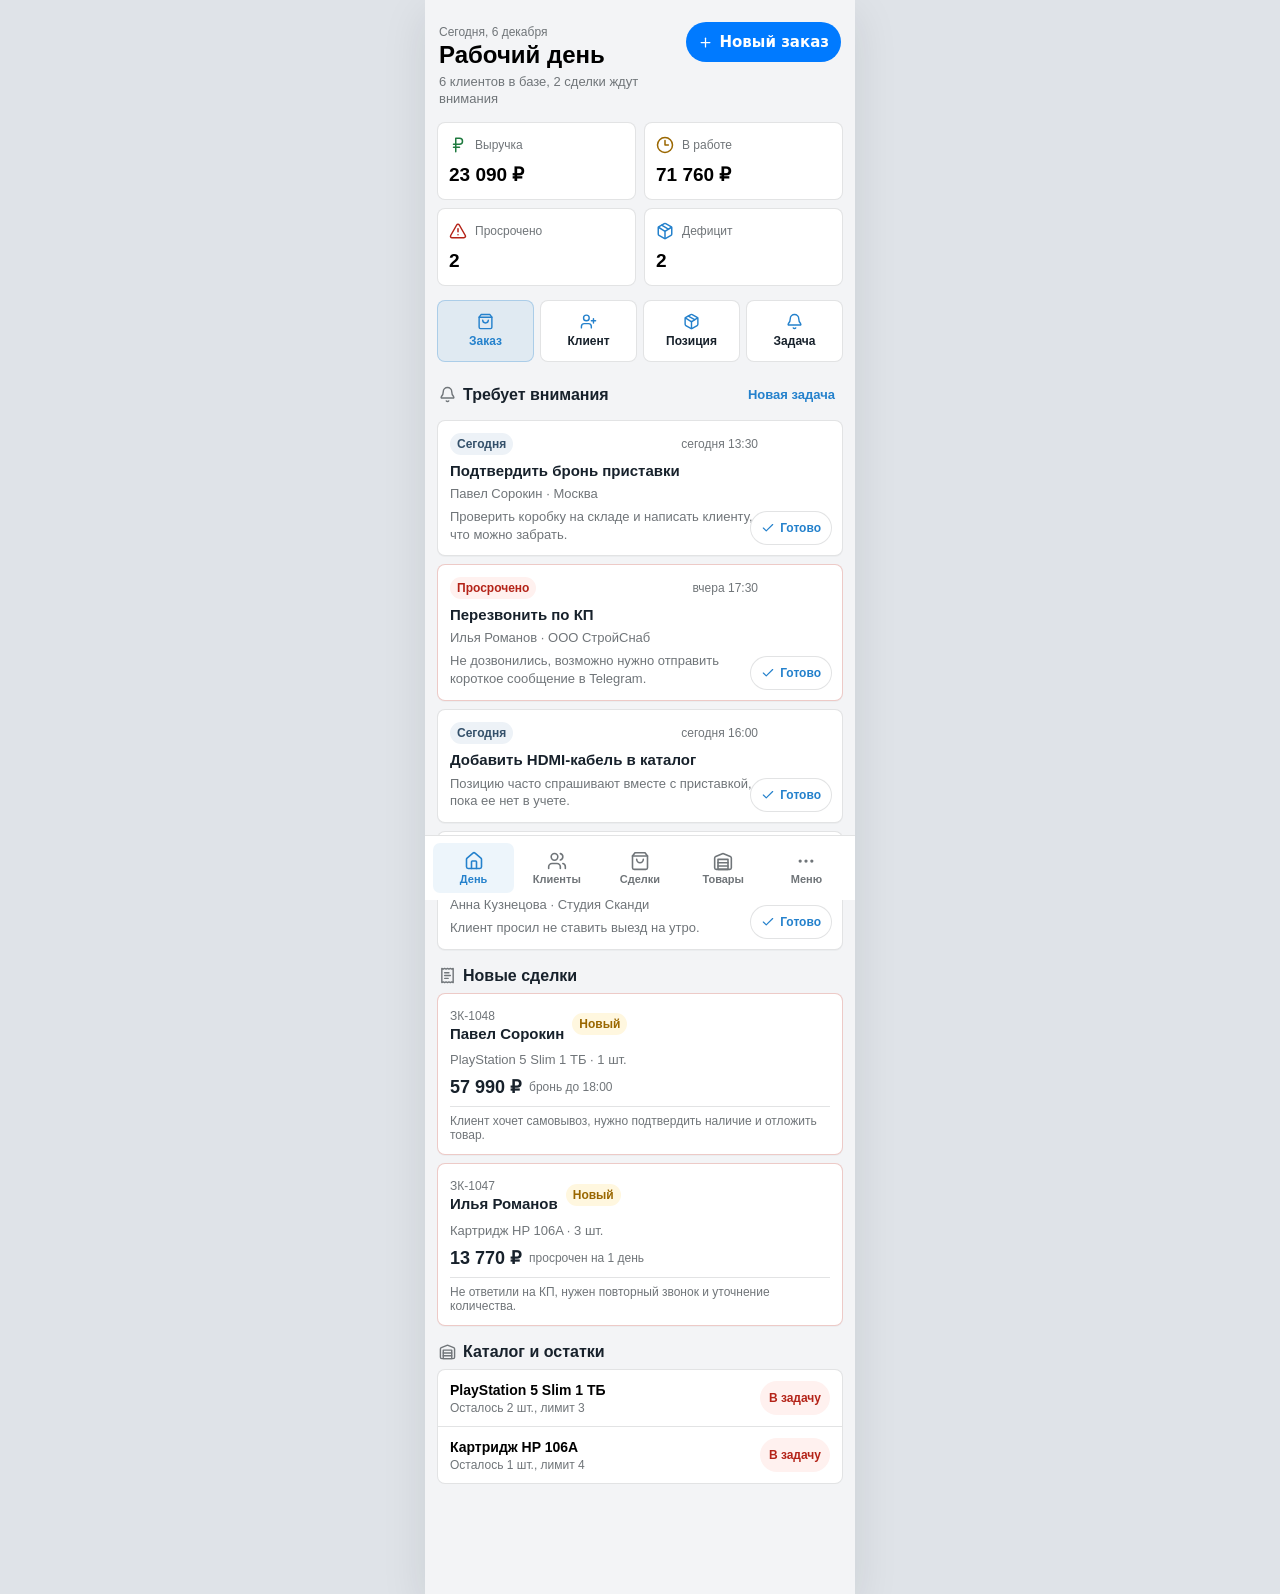
==== commit 8ae26d68: "Polish CRM demo controls" ====
--- a/demo/index.html
+++ b/demo/index.html
@@ -6,8 +6,8 @@
     <meta name="theme-color" content="#f4f4f5" />
     <link rel="icon" type="image/svg+xml" href="./favicon.svg" />
     <title>CRM в Telegram</title>
-    <script type="module" crossorigin src="./assets/index-D5KBcZDP.js"></script>
-    <link rel="stylesheet" crossorigin href="./assets/index-hVbDcsFy.css">
+    <script type="module" crossorigin src="./assets/index-D_RB_wVM.js"></script>
+    <link rel="stylesheet" crossorigin href="./assets/index-B8dkQRQN.css">
   </head>
   <body>
     <div id="root"></div>
--- a/demo/assets/index-B8dkQRQN.css
+++ b/demo/assets/index-B8dkQRQN.css
@@ -0,0 +1 @@
+.tgui-f23c0e195677169c{background:var(--tgui--bg_color);overflow:hidden}.tgui-947b927060015de8{max-height:0;transition:max-height .1s ease-in-out}.tgui-60e7968097edfa6f{color:var(--tgui--link_color);transition:transform .15s ease-out}.tgui-c900ecbd6d8d6d5e{transform:rotate(180deg)}.tgui-b8dfba0b5c3d054c{--tgui--cell--middle--padding:16px 0;align-items:center;gap:24px;padding:0 24px;display:flex}.tgui-7b5bccbb645b495f{gap:16px}.tgui-7edaaf0c57797623{background:var(--tgui--tertiary_bg_color)}.tgui-56b2e897ed7ccb22,.tgui-aaa795d78c356ac1{justify-content:center;align-items:center;display:flex}.tgui-8735a62be5a8b8a7{min-width:0;max-width:100%;padding:var(--tgui--cell--middle--padding);flex-direction:column;flex-grow:1;gap:2px;display:flex}.tgui-1c6d7865a76a19bc,.tgui-8735a62be5a8b8a7>*{text-overflow:ellipsis;overflow:hidden}.tgui-b8dfba0b5c3d054c:not(.tgui-6c49dadccf648a5b) .tgui-1c6d7865a76a19bc,.tgui-b8dfba0b5c3d054c:not(.tgui-6c49dadccf648a5b) .tgui-8735a62be5a8b8a7>*{white-space:nowrap}.tgui-46dd90b57ffed25f{color:var(--tgui--subtitle_text_color)}.tgui-a894f59f4c5ad72f{align-items:center;gap:4px;display:inline-flex}.tgui-bb909928b48f948b,.tgui-d528ef65a8b76273,.tgui-fc059ed3ac5799a6{color:var(--tgui--hint_color)}.tgui-7b5bccbb645b495f{--tgui--cell--middle--padding:12px 0;padding:0 16px}@media (hover:hover) and (pointer:fine){.tgui-b8dfba0b5c3d054c:hover{background:var(--tgui--tertiary_bg_color)}}.tgui-b5d680db78c4cc2e{cursor:pointer;isolation:isolate;transition:opacity .15s ease-out;position:relative}.tgui-b5d680db78c4cc2e[readonly]{cursor:default;pointer-events:visible}.tgui-b5d680db78c4cc2e[disabled]{cursor:default;opacity:.35}.tgui-34eb6f8b96874d40:active,.tgui-7c5d6c1f6bbe3eaf:active{opacity:.65}@media (hover:hover) and (pointer:fine){.tgui-34eb6f8b96874d40:hover,.tgui-7c5d6c1f6bbe3eaf:hover{opacity:.85}}.tgui-8071f6e38c77bc0b{border-radius:inherit;transition:background-color .15s ease-out;position:absolute;inset:0;overflow:hidden}.tgui-e156954daf886976{background:var(--tgui--outline);content:"";opacity:0;border-radius:50%;width:24px;height:24px;margin:-12px 0;animation:.3s cubic-bezier(.3,.3,.5,1) tgui-81605f53eca39186;position:absolute}@keyframes tgui-81605f53eca39186{0%{opacity:1;transform:scale(1)}30%{opacity:1}to{opacity:0;transform:scale(8)}}.tgui-30064fce0d501f17{font-size:var(--tgui--subheadline1--font_size);line-height:var(--tgui--subheadline1--line_height)}.tgui-8f63cd31b2513281{font-size:var(--tgui--subheadline2--font_size);line-height:var(--tgui--subheadline2--line_height)}.tgui-c3e2e598bd70eee6{font-family:var(--tgui--font-family)}.tgui-080a44e6ac3f4d27{margin:0}.tgui-5c92f90c2701fa17{font-weight:var(--tgui--font_weight--accent1)}.tgui-809f1f8a3f64154d{font-weight:var(--tgui--font_weight--accent2)}.tgui-5b8bdfbd2af10f59{font-weight:var(--tgui--font_weight--accent3)}.tgui-c602097b30e4ede9{text-transform:uppercase}.tgui-2916d621b0ea5857{font-size:var(--tgui--caption1--font_size);line-height:var(--tgui--caption1--line_height)}.tgui-937d123c23df98b3{font-size:var(--tgui--caption2--font_size);line-height:var(--tgui--caption2--line_height)}.tgui-65c206f0fd891b6b{font-size:var(--tgui--text--font_size);line-height:var(--tgui--text--line_height)}.tgui-91c5537b51b490a7{border-radius:50%}.tgui-305551eb3f5abb68.tgui-305551eb3f5abb68{background-color:var(--tgui--secondary_fill);color:var(--tgui--link_color)}.tgui-30d8642662534eb5{background-color:var(--tgui--tertiary_bg_color);box-shadow:0 0 0 1px var(--tgui--outline);justify-content:center;align-items:center;display:flex;position:relative}.tgui-1191c597a64dbd25{border-radius:inherit;-o-object-fit:cover;object-fit:cover;visibility:hidden;width:100%;height:100%;display:block;position:absolute}.tgui-72bd4140eca37f53 .tgui-1191c597a64dbd25{visibility:visible}.tgui-5ee2f1c6e1da49b5{justify-content:center;align-items:center;display:flex;position:absolute}.tgui-e3bcc434a6ee9317{position:absolute;top:-12px;right:-12px}.tgui-562f7459d74103ea{box-sizing:border-box;border-radius:20px;justify-content:center;align-items:center;min-width:20px;height:20px;margin:0 6px;padding:0 5px;display:inline-flex}.tgui-c1a5e9170826a773{height:24px;padding:0 6px}.tgui-4f69ed647e40e245{border-radius:50%;width:6px;height:6px;margin:7px;display:inline-block}.tgui-6e63faaa2b33f4ae{background:var(--tgui--button_color);color:var(--tgui--button_text_color)}.tgui-4b52474c713ffa7c{background:var(--tgui--destructive_text_color);color:var(--tgui--button_text_color)}.tgui-0278f262d68294f0{background:var(--tgui--secondary_fill);color:var(--tgui--link_color)}.tgui-0883e451f3707277{background:var(--tgui--plain_background);color:var(--tgui--plain_foreground)}.tgui-6b3dbcedd9052940{background:var(--tgui--white);color:var(--tgui--link_color)}.tgui-e05fce4753086879{font-size:var(--tgui--headline--font_size);line-height:var(--tgui--headline--line_height)}.tgui-c6d7432a5c12debe{font-size:var(--tgui--large_title--font_size);line-height:var(--tgui--large_title--line_height)}.tgui-2fc52ee93e8068a6{font-size:var(--tgui--title1--font_size);line-height:var(--tgui--title1--line_height)}.tgui-72c2a480384c4fb1{font-size:var(--tgui--title2--font_size);line-height:var(--tgui--title2--line_height)}.tgui-45c5f45d3e9105f4{font-size:var(--tgui--title3--font_size);line-height:var(--tgui--title3--line_height)}.tgui-54214e0db34f53c3{position:absolute;top:0;right:-12px}.tgui-28e0a2576155be01{display:flex}.tgui-28e0a2576155be01>:not(:first-child){margin-left:-12px}.tgui-28e0a2576155be01>*{box-shadow:0 0 0 3px var(--tgui--bg_color)}.tgui-c3d21871b48e0ba3{background:var(--tgui--bg_color);gap:20px;padding:16px 20px;display:flex;position:relative;overflow:hidden}.tgui-7b260d7ad33f3ba0:not(.tgui-f80265c401d577b0){box-shadow:var(--tgui--base--section--box_shadow)}.tgui-cefdf70a2d9648ea{border-radius:16px}.tgui-f80265c401d577b0{padding:20px}.tgui-f80265c401d577b0 .tgui-2646957e5c9379f3{color:var(--tgui--white)}.tgui-f80265c401d577b0 .tgui-62a759a0c54c3667{color:var(--tgui--white);opacity:.8}.tgui-d67d90bbcab86e14{background:var(--tgui--bg_color)}.tgui-7b260d7ad33f3ba0.tgui-d67d90bbcab86e14{border:1px solid var(--tgui--outline);box-shadow:none;border-radius:16px;margin:8px 20px}.tgui-cefdf70a2d9648ea.tgui-d67d90bbcab86e14{background:var(--tgui--quartenary_bg_color);margin:8px 16px}.tgui-11921b54915b369c{position:absolute;inset:0}.tgui-a04b768cea14d789{z-index:var(--tgui--z-index--simple);flex-direction:column;flex:1 1 0;gap:2px;display:flex}.tgui-62a759a0c54c3667{color:var(--tgui--subtitle_text_color)}.tgui-1e638bcb841cdfbc{color:var(--tgui--hint_color)}.tgui-5e0d89b3bc8342d8{gap:4px;margin-top:10px;display:flex}.tgui-fa2f2ea4a4ffc035{border-radius:50%;height:28px}.tgui-79024fcb6d81ad79{background:var(--tgui--secondary_fill);border-left:3px solid var(--tgui--link_color);border-radius:4px;padding:6px 28px 8px 12px;position:relative}.tgui-16ed20e7a6e2daa0{color:var(--tgui--text_color)}.tgui-bd5b6cd161834705{display:block;position:absolute;top:4px;right:6px}.tgui-6c9b3f1fd52a3108{color:var(--tgui--link_color)}.tgui-117e77cd385a9c8d{box-sizing:border-box;border:none;border-radius:8px;justify-content:center;align-items:center;min-width:80px;max-width:100%;text-decoration:none;display:inline-flex}.tgui-726846958fe7f4a0{flex-grow:1;width:100%}.tgui-117e77cd385a9c8d:after{background:var(--tgui--bg_color);content:"";opacity:0;transition:opacity .15s ease-out;position:absolute;inset:0}.tgui-06cc94d03a7c4dd7,.tgui-8310172a5320ab71{justify-content:center;align-items:center;display:flex}.tgui-5f6014c0f063b6de{text-overflow:ellipsis;white-space:nowrap;z-index:var(--tgui--z-index--simple);overflow:hidden}.tgui-014f2b7d196b090d.tgui-014f2b7d196b090d{background:inherit;border-radius:inherit;color:var(--tgui--button--spinner-color);cursor:auto;justify-content:center;align-items:center;width:100%;height:100%;display:flex;position:absolute}.tgui-13f23a224303ddaa{border-radius:20px;gap:6px;min-width:34px;height:36px;padding:8px 12px}.tgui-1a16a49d89076ff4{gap:8px;min-width:42px;height:42px;padding:8px 14px}.tgui-9cef742a22f195c9{gap:10px;height:50px;padding:10px 20px}.tgui-8a1ca9efa24f4809{--tgui--button--hovered-opacity:.15;--tgui--button--spinner-color:var(--tgui--button_text_color);background:var(--tgui--button_color);color:var(--tgui--button_text_color)}.tgui-91bda9a36246a33c{--tgui--button--hovered-opacity:.07;--tgui--button--spinner-color:var(--tgui--link_color);background:var(--tgui--secondary_fill);color:var(--tgui--link_color)}.tgui-48956537c34690db{--tgui--button--hovered-opacity:.03;--tgui--button--spinner-color:var(--tgui--plain_foreground);color:var(--tgui--link_color);background:0 0}.tgui-93106efd6b6d66ee{background:var(--tgui--plain_background)}.tgui-93106efd6b6d66ee,.tgui-e884e36ff1faa596{--tgui--button--hovered-opacity:.5;--tgui--button--spinner-color:var(--tgui--plain_foreground);color:var(--tgui--plain_foreground)}.tgui-e884e36ff1faa596{background:inherit;box-shadow:0 0 0 1px var(--tgui--outline)}.tgui-ba6d30cc81e39ae5{--tgui--button--hovered-opacity:.5;--tgui--button--spinner-color:var(--tgui--surface_dark);background:var(--tgui--white)}.tgui-55e8aa7f5cea2280.tgui-1a16a49d89076ff4{border-radius:12px}.tgui-55e8aa7f5cea2280:after{content:unset}.tgui-490cb0f5ec4998f3 .tgui-06cc94d03a7c4dd7,.tgui-490cb0f5ec4998f3 .tgui-5f6014c0f063b6de,.tgui-490cb0f5ec4998f3 .tgui-8310172a5320ab71{opacity:0}@media (hover:hover) and (pointer:fine){.tgui-117e77cd385a9c8d:hover:after{opacity:var(--tgui--button--hovered-opacity)}}.tgui-0ac8c3540e603b63{color:var(--tgui--link_color)}.tgui-562a3eae646b486d{color:var(--tgui--hint_color)}.tgui-dbf261f4b3046bb3{background:var(--tgui--tertiary_bg_color);border-radius:20px;display:inline-block;position:relative;overflow:hidden;box-shadow:0 32px 64px #0000000a,0 0 2px 1px #00000005}.tgui-c6ad96fdf8ce4b28{background:var(--tgui--plain_foreground)}.tgui-80c6a0ba7b3c11fd{--tgui--cell--middle--padding:16px 0;background:var(--tgui--card_bg_color);padding:0 20px}.tgui-814d1971a92687e3{--tgui--text_color:var(--tgui--white);--tgui--hint_color:#ffffffbf;background:linear-gradient(180deg,transparent 0,var(--tgui--black) 100%);padding-top:48px;position:absolute;bottom:0;left:0;right:0}.tgui-422c21c917cc0873{-webkit-line-clamp:2;white-space:break-spaces;-webkit-box-orient:vertical;display:-webkit-box}.tgui-27c5a061c5f35c04{font-weight:var(--tgui--font_weight--accent2)}.tgui-814d1971a92687e3 .tgui-27c5a061c5f35c04{color:var(--tgui--white)}.tgui-79efb12936705a6f{position:absolute;top:16px;right:16px}.tgui-6372c64c79ad2959{box-sizing:border-box;-webkit-user-select:none;user-select:none;border-radius:10px;justify-content:center;align-items:center;gap:8px;padding:8px 12px;display:inline-flex}.tgui-b8b077d7e3491b30{background:var(--tgui--surface_primary);box-shadow:0 12px 24px #0000000d}.tgui-ccc3e4a302799418{background:var(--tgui--plain_background)}.tgui-fdfccf8f92c11530{box-shadow:0 0 0 1px var(--tgui--outline);border-radius:10px}.tgui-9c7ff8cd23a6ea9a{color:var(--tgui--plain_foreground);text-overflow:ellipsis;flex:1 1 0;overflow:hidden}.tgui-0d7ce20ebc0fc7aa{margin-right:2px}.tgui-67f596882eb2b6ab{color:var(--tgui--secondary_hint_color);align-items:center;margin-top:1.5px;display:flex}.tgui-a8ce18a8594cea9b{box-sizing:border-box;color:var(--tgui--link_color);background:0 0;border:none;align-items:center;gap:24px;width:100%;height:48px;padding:10px 24px;display:flex}.tgui-6e7ca796043fe6ca{color:var(--tgui--destructive_text_color)}.tgui-f464dba82cb8b46e{gap:18px;height:44px;padding:8px 18px}.tgui-c5be765fabc1327f{text-align:right}.tgui-437ab2028f14c95c{color:var(--tgui--secondary_hint_color);align-items:center;gap:12px;display:flex}.tgui-4af039094fb946b4{color:var(--tgui--hint_color);margin:2px 0 0}.tgui-97dd747d03e9d3e0{color:var(--tgui--hint_color);align-items:center;gap:8px;display:flex}.tgui-64a5a0dc5509605e{overflow-wrap:anywhere;flex-grow:1}.tgui-3b026a2674eb3f4c{flex-shrink:0}.tgui-dda0e80fdf796ba5{border:none;border-radius:12px;padding:8px;display:inline-flex}.tgui-b92d762e02762017{border-radius:50%;padding:6px}.tgui-93cba8aff2e72079{background:var(--tgui--secondary_fill);color:var(--tgui--link_color)}.tgui-08ef1486bc111162{color:var(--tgui--link_color);background:0 0}.tgui-2250ff52f0b5cf71{background:var(--tgui--plain_background);color:var(--tgui--plain_foreground)}.tgui-53781f3cf83e8be1{background:inherit;box-shadow:0 0 0 1px var(--tgui--outline);color:var(--tgui--plain_foreground)}.tgui-39e9f02ce4b4b950{gap:12px;display:flex}.tgui-b3d7f75461a64b76{gap:8px}.tgui-c5545e0bc6105e48{box-sizing:border-box;color:var(--tgui--link_color);background:0 0;border:none;border-radius:12px;flex-direction:column;flex:1 0 0;justify-content:center;align-items:center;gap:3px;min-width:64px;max-width:100%;min-height:60px;padding:0 12px;display:flex}.tgui-bf32cd3c110b8729{gap:4px;min-width:72px;min-height:64px}.tgui-99a630d0096f2169{background:var(--tgui--secondary_fill)}.tgui-30bf4976f818e8bf{background:var(--tgui--plain_background);color:var(--tgui--plain_foreground)}.tgui-c0c9bf3b1a53a8a4{max-width:inherit;text-overflow:ellipsis;white-space:nowrap;overflow:hidden}.tgui-389a43acd684137a>:not(:last-child){margin-bottom:12px}.tgui-cfed40fe81d34ad5{box-sizing:border-box;padding:10px 18px}.tgui-e5c3a5b87f8b1f46{flex-direction:column;justify-content:center;align-items:center;gap:24px;padding:32px;display:flex;overflow:hidden}.tgui-9c3dbc0ef84585d4{overflow-wrap:anywhere;text-align:center;margin:0}.tgui-87cd6af55f73428d{color:var(--tgui--hint_color)}.tgui-87cd6af55f73428d:not(:first-child){margin-top:8px}.tgui-8e15431b81f6601e .tgui-db9be63c4fecf79b{background:var(--tgui--section_bg_color);box-shadow:0 1px 2px #0000001a}.tgui-97eca24324122dbc .tgui-4b78bed6e925088e{background:var(--tgui--section_bg_color);border-radius:12px}.tgui-97eca24324122dbc .tgui-4b78bed6e925088e>:first-child{border-radius:12px 12px 0 0}.tgui-97eca24324122dbc .tgui-4b78bed6e925088e>:last-child{border-radius:0 0 12px 12px}.tgui-97eca24324122dbc .tgui-4b78bed6e925088e>:only-child{border-radius:12px}.tgui-8af0d10d5540c6cc{border-top:none;border-color:var(--tgui--outline);border-width:var(--tgui--border--width);margin:0}.tgui-dbb364e8ced00cc8{padding:12px 24px}.tgui-8c4c6f82ba895475{padding:8px 16px 0}.tgui-8ebba379083b615a{text-align:center;padding:16px 24px 20px}.tgui-8c4c6f82ba895475.tgui-8ebba379083b615a{padding:16px 16px 0}.tgui-67471b69da3e3062{color:var(--tgui--section_header_text_color)}.tgui-d0251b46536ac046{color:var(--tgui--link_color);padding:20px 24px 4px 22px}.tgui-34fd1a25cc171439{color:var(--tgui--text_color);padding-left:24px}.tgui-b7217abb24e8763a{color:var(--tgui--section_header_text_color);padding:16px 16px 8px}.tgui-b7217abb24e8763a.tgui-34fd1a25cc171439{color:var(--tgui--text_color);padding:0 0 12px}.tgui-f492b616576c67fb{gap:9px;padding:12px;display:flex}.tgui-d45985ba4cb27e5f{background:var(--tgui--tertiary_bg_color);border-radius:2px;width:100%;min-width:3px;height:3px}.tgui-352b8d247f473986{background:var(--tgui--link_color)}.tgui-b53f1370d519b689{flex-direction:column;gap:24px;margin:0;padding:32px 44px;display:flex}.tgui-732e8859c58ffb77{flex-direction:row}.tgui-4614301efc783534{-webkit-overflow-scrolling:touch;scrollbar-width:none;display:flex;overflow-x:scroll}.tgui-4e145f66199825da::-webkit-scrollbar{display:none}.tgui-caaaa27ccfa566b7{--tgui--timeline--item--thickness:4px;--tgui--timeline--item--size:12px;gap:32px;display:flex}.tgui-caaaa27ccfa566b7:last-child .tgui-3fc2f0d7045d23d8{display:none}.tgui-0f46575488c31b93{min-width:var(--tgui--timeline--item--size);position:relative}.tgui-d7ba9c56743387af{height:var(--tgui--timeline--item--size);width:var(--tgui--timeline--item--size);border-radius:50%;top:4px;left:0}.tgui-3fc2f0d7045d23d8,.tgui-d7ba9c56743387af{background:var(--tgui--quartenary_bg_color);position:absolute}.tgui-3fc2f0d7045d23d8{height:calc(100% - 4px);width:var(--tgui--timeline--item--thickness);border-radius:2px;top:24px;bottom:0;left:50%;transform:translate(-50%)}.tgui-bf9f87dd32ecad81{overflow:hidden}.tgui-2b850faa8f3a520a{margin-bottom:4px;display:inline-block}.tgui-b9a4d9afcd70e355{color:var(--tgui--hint_color)}.tgui-581d134185fd28b4 .tgui-d7ba9c56743387af,.tgui-dcd66bc07faad440 .tgui-3fc2f0d7045d23d8,.tgui-dcd66bc07faad440 .tgui-d7ba9c56743387af{background:var(--tgui--link_color)}.tgui-566b727e7a35e935 .tgui-0f46575488c31b93{--tgui--timeline--item--size:16px}.tgui-566b727e7a35e935 .tgui-d7ba9c56743387af{top:6px}.tgui-566b727e7a35e935 .tgui-3fc2f0d7045d23d8{height:calc(100% + 26px);top:6px}.tgui-f461f2eeb28c21d0{flex-direction:column;gap:24px}.tgui-f461f2eeb28c21d0 .tgui-0f46575488c31b93{height:var(--tgui--timeline--item--size);align-items:center;display:flex}.tgui-f461f2eeb28c21d0 .tgui-d7ba9c56743387af{top:0}.tgui-f461f2eeb28c21d0 .tgui-3fc2f0d7045d23d8{height:var(--tgui--timeline--item--thickness);width:calc(100% + 36px);top:50%;left:0;transform:translateY(-50%)}.tgui-f461f2eeb28c21d0 .tgui-2b850faa8f3a520a{white-space:nowrap}.tgui-81a5164cd16c05d5{stroke:var(--tgui--link_color);transform:rotate(-90deg)}.tgui-ced47fd163a53511{border-radius:2px;height:4px;position:relative;overflow:hidden}.tgui-44060f289fdbdb84:after{content:"";opacity:.4;inset:0}.tgui-027278a6d6708965,.tgui-44060f289fdbdb84:after{background:var(--tgui--link_color);position:absolute}.tgui-027278a6d6708965{border-radius:inherit;height:100%;z-index:var(--tgui--z-index--simple);transition:width .2s}.tgui-97f2df57786b02dc{position:relative}.tgui-3eb6091f664c15d6:after,.tgui-3eb6091f664c15d6:before{content:"";z-index:var(--tgui--z-index--simple);position:absolute;inset:0}.tgui-97f2df57786b02dc:before{background:var(--tgui--secondary_bg_color)}.tgui-97f2df57786b02dc:not(.tgui-ecf101b3117a96c8):after{background-color:var(--tgui--bg_color);z-index:var(--tgui--z-index--skeleton);animation:1.8s linear infinite tgui-3a837cc9661e7502}@keyframes tgui-3a837cc9661e7502{0%,to{opacity:.4}50%{opacity:.7}}.tgui-bed09b0692380ce7{box-sizing:border-box;-webkit-user-select:none;user-select:none;max-width:460px;transition:transform .32s cubic-bezier(.3,.3,.5,1);animation:.34s cubic-bezier(.3,.3,.5,1) tgui-738ce40067f9bb6e;position:fixed;bottom:10px;left:10px;right:10px}.tgui-a869502f11f22b6c{-webkit-backdrop-filter:blur(28px);backdrop-filter:blur(28px);background:var(--tgui--surface_dark);box-sizing:border-box;border-radius:10px;align-items:center;gap:12px;width:100%;padding:10px 16px 10px 10px;display:flex;position:sticky;inset:0}.tgui-a1e25a2488982fc5{transform:translateY(140%)}.tgui-c2ca59c94a46245e{bottom:16px}.tgui-c2ca59c94a46245e .tgui-a869502f11f22b6c{border-radius:14px}.tgui-093aea87229643ac,.tgui-229bfa1a0a8ac43f{color:var(--tgui--toast_accent_color);align-items:center;display:flex}.tgui-7d8f183ba67229e9{color:var(--tgui--white);flex-direction:column;flex:1 1 0;gap:1px;display:flex}@keyframes tgui-738ce40067f9bb6e{0%{transform:translateY(140%)}to{transform:translateZ(0)}}.tgui-4d26fba7185ffa9f{color:var(--tgui--toast_accent_color);background:0 0;border:none;padding:0}.tgui-86f452d8e92a2075{display:table;position:relative}.tgui-86f452d8e92a2075:before{background-color:var(--tgui--bg_color);content:"";z-index:var(--tgui--z-index--simple);background-image:url(./2d82b92e720462f8dd3b-Bh4Fahcw.svg);transition:all .4s;position:absolute;inset:0}.tgui-aff2a6268e887037:before{opacity:0}.tgui-abbb25a9ce45033e{cursor:pointer;position:relative}.tgui-6e9776e8c33b2626{cursor:default;opacity:.3}.tgui-21b20ecaad17ccf9{color:var(--tgui--outline);display:block}.tgui-bca5056bf34297b0{color:var(--tgui--link_color);opacity:0;transition:opacity .15s ease-out;position:absolute;top:0}.tgui-60cf4cc79ba44c4f:checked~.tgui-bca5056bf34297b0{opacity:1}.tgui-b9fd8cdf929947df{white-space:nowrap;clip:rect(0,0,0,0);clip-path:inset(50%);opacity:0;border:0;width:1px;height:1px;margin:-1px;padding:0;position:absolute;overflow:hidden}.tgui-a03137b1ed760aaf{gap:10px;min-height:48px;padding:10px 12px 10px 16px;display:flex}.tgui-ca1c0e2d013ae260{min-height:50px;padding:10px 16px}.tgui-f3ab78c8048cb9dc{background:conic-gradient(#0c28ff 0deg,#03ffff 60deg,#24d627 120deg,#fdff22 180deg,#ff2227 240deg,#fe2df6 300deg,#7122ff 1turn);border-radius:50%;justify-content:center;align-items:center;width:24px;height:24px;display:flex;position:relative}.tgui-93beab8699996b1e{border-radius:50%;width:16px;height:16px}.tgui-93beab8699996b1e:after,.tgui-93beab8699996b1e:before{border-radius:inherit;content:"";position:absolute}.tgui-93beab8699996b1e:before{background:var(--tgui--bg_color);inset:2px}.tgui-93beab8699996b1e:after{background:inherit;inset:4px}.tgui-21dba5277ef0ddd7{flex:1 1 0}.tgui-8ca550c2fc85eff5{background:var(--tgui--bg_color);padding:20px 22px 16px;position:relative}.tgui-8ca550c2fc85eff5 .tgui-9f9a52f695b85cc9{background:var(--tgui--bg_color);color:var(--tgui--secondary_hint_color);text-overflow:ellipsis;white-space:nowrap;border-radius:5px;max-width:calc(100% - 86px);padding:0 6px;position:absolute;top:6px;left:32px;overflow:hidden}.tgui-4a83fef1f04acb0e{pointer-events:none;position:relative}.tgui-7707c5d942b7b9af.tgui-4a83fef1f04acb0e{opacity:.35}.tgui-8ca550c2fc85eff5.tgui-4a83fef1f04acb0e:after{background:var(--tgui--bg_color);content:"";opacity:.5;position:absolute;inset:0}.tgui-0f5050defacbf813{box-sizing:border-box;align-items:center;display:flex}.tgui-16b3783d394bc7db,.tgui-8f04eff653cfa5e5{display:flex}.tgui-8ca550c2fc85eff5 .tgui-0f5050defacbf813{box-shadow:0 0 0 2px var(--tgui--outline);border-radius:14px}.tgui-8ca550c2fc85eff5.tgui-41b168516bddcf4b .tgui-9f9a52f695b85cc9{color:var(--tgui--destructive_text_color)}.tgui-8ca550c2fc85eff5.tgui-41b168516bddcf4b .tgui-0f5050defacbf813{box-shadow:0 0 0 2px var(--tgui--destructive_text_color)}.tgui-8ca550c2fc85eff5.tgui-89277928456f0e30 .tgui-9f9a52f695b85cc9{color:var(--tgui--link_color)}.tgui-8ca550c2fc85eff5.tgui-89277928456f0e30 .tgui-0f5050defacbf813{box-shadow:0 0 0 2px var(--tgui--link_color)}.tgui-7707c5d942b7b9af .tgui-0f5050defacbf813{background:var(--tgui--bg_color);border-radius:12px}.tgui-7707c5d942b7b9af.tgui-41b168516bddcf4b .tgui-0f5050defacbf813{box-shadow:0 0 0 1.5px var(--tgui--destructive_text_color)}.tgui-d9de1f32aee12a15{gap:12px;padding:12px 16px}.tgui-9b2ad13855aef059{min-height:48px}.tgui-c4863cd4c893a047{box-sizing:border-box;color:var(--tgui--text_color);resize:none;text-overflow:ellipsis;background:0 0;border:0;outline:0;width:100%;margin:0;padding:0;display:block}.tgui-c4863cd4c893a047::-webkit-inner-spin-button{-webkit-appearance:none}.tgui-c4863cd4c893a047::-webkit-outer-spin-button{-webkit-appearance:none}.tgui-c4863cd4c893a047::placeholder{color:var(--tgui--secondary_hint_color)}.tgui-6cca8a28a056cc34{--tgui--multiselect--min-height:52px;min-height:var(--tgui--multiselect--min-height);width:100%;position:relative}.tgui-1ed7193796bd9fff.tgui-1ed7193796bd9fff{min-height:var(--tgui--multiselect--min-height);padding-right:48px}.tgui-e9b05eb8feaa0359{color:var(--tgui--secondary_hint_color);position:absolute;right:16px}.tgui-c56e136f855e5144{--tgui--multiselect--gap:8px;box-sizing:border-box;gap:var(--tgui--multiselect--gap);flex-wrap:wrap;flex-grow:1;flex-shrink:1;max-width:100%;margin:0;padding:8px;display:flex;position:relative;overflow:hidden}.tgui-991d85450550abb9{max-width:calc(100% - var(--tgui--multiselect--gap));padding:6px 12px}.tgui-41e02fd2529dfbd2{appearance:none;box-shadow:none;color:var(--tgui--text_color);background:0 0;border:0;outline:none;flex-direction:column;flex:1;justify-content:center;width:100%;padding:0 8px;display:flex;position:relative}.tgui-41e02fd2529dfbd2::placeholder{color:var(--tgui--secondary_hint_color)}.tgui-41e02fd2529dfbd2[readonly]{cursor:default}.tgui-ac1d436c45aafe04 .tgui-41e02fd2529dfbd2{text-overflow:ellipsis;white-space:nowrap}.tgui-0b4134fd8d5c05ac{color:var(--tgui--hint_color);display:flex}.tgui-70d34454bcf3c3e4{background:var(--tgui--bg_color);box-sizing:border-box;border-radius:12px;width:100%;max-height:168px;margin-top:8px;overflow-y:scroll;box-shadow:0 32px 64px #0000000a,0 0 2px 1px #00000005}.tgui-6a25d2bd42bb932c{color:var(--tgui--hint_color)}.tgui-15f9ec3c119467a6{height:48px;padding:0 16px}.tgui-e3f4e376df0c272c{color:var(--tgui--link_color)}.tgui-e9c83f4f150e5513{z-index:var(--tgui--z-index--simple)}.tgui-97a62789a70393d0{position:absolute}.tgui-6ae8c47f9448321b{content:"";display:block;transform:translateY(1px)}.tgui-6c3deae89ec68e99{transform-origin:100%;transform:rotate(90deg)translate(50%,-50%)}.tgui-fed67e27ad8cb75f{transform:rotate(180deg)}.tgui-b27d1c4f6222569e{transform-origin:0;transform:rotate(-90deg)translate(-50%,-50%)}.tgui-9bfdebc3fdae031b{cursor:pointer;position:relative}.tgui-55c1caaee1c1e33e{cursor:default;opacity:.25}.tgui-18734a5360b84fba{color:var(--tgui--outline);display:block}.tgui-1ec4b447aa5cf66a{color:var(--tgui--link_color);opacity:0;position:absolute;top:0}.tgui-18734a5360b84fba,.tgui-1ec4b447aa5cf66a{transition:opacity .15s ease-out}.tgui-7cd9bbef46d9194c:checked~.tgui-18734a5360b84fba{opacity:0}.tgui-7cd9bbef46d9194c:checked~.tgui-1ec4b447aa5cf66a{opacity:1}.tgui-a641ca1e63331268{background:var(--tgui--bg_color);box-sizing:border-box;padding:32px 20px;position:fixed;inset:0}.tgui-a40b67b8ec9e3a49,.tgui-a641ca1e63331268{flex-direction:column;justify-content:center;align-items:center;display:flex;overflow:hidden}.tgui-a40b67b8ec9e3a49{text-overflow:ellipsis;white-space:nowrap;flex:1 1 0;max-width:100%}.tgui-bf64531d065e1bd9 .tgui-a40b67b8ec9e3a49{flex:unset}.tgui-7df9ee9d6d6586de,.tgui-a40b67b8ec9e3a49{text-overflow:ellipsis;white-space:nowrap;overflow:hidden}.tgui-7df9ee9d6d6586de{text-align:center;max-width:100%}.tgui-36c453f0a9d51371{flex-wrap:wrap;justify-content:center;gap:16px;margin-top:20px;display:flex}.tgui-0e77c7f1a1b82c84{--tgui--pin_input--buttons-gap:12px;--tgui--pin_input--button-width:33.3%;gap:var(--tgui--pin_input--buttons-gap);flex-flow:column wrap;width:100%;margin-top:52px;display:flex}.tgui-bf64531d065e1bd9 .tgui-0e77c7f1a1b82c84{--tgui--pin_input--button-width:76px}.tgui-49b69c407401f76c{gap:var(--tgui--pin_input--buttons-gap);justify-content:center;display:flex}.tgui-49b69c407401f76c:last-child{justify-content:flex-end}.tgui-fa5069ea6f3c02e4:last-child{margin-left:calc(var(--tgui--pin_input--buttons-gap) * 2)}.tgui-bf64531d065e1bd9 .tgui-49b69c407401f76c:last-child{justify-content:center}.tgui-bf64531d065e1bd9 .tgui-fa5069ea6f3c02e4:last-child{margin-left:calc(var(--tgui--pin_input--button-width) + var(--tgui--pin_input--buttons-gap))}.tgui-c793c3252df33bb0{color:var(--tgui--link_color);margin:auto;display:block}.tgui-6eaa561b38208c72{background:var(--tgui--tertiary_bg_color);color:var(--tgui--text_color);height:56px;width:var(--tgui--pin_input--button-width);border:none;border-radius:16px;padding:0}.tgui-3bea52c968cee224{border-radius:50%;width:76px;height:76px}.tgui-bad1e0d3a612c110{background:var(--tgui--bg_color);border:2.5px solid var(--tgui--divider);border-radius:12px;justify-content:center;align-items:center;width:40px;height:44px;padding:0;transition:border-color .15s ease-out;display:flex}.tgui-b9a1527d00258387{background:var(--tgui--link_color);opacity:.1;border:none;border-radius:50%;width:13px;height:13px}.tgui-b9a1527d00258387.tgui-1d6fb1351888c5e0{opacity:1}.tgui-bad1e0d3a612c110:focus-within{border-color:var(--tgui--link_color)}.tgui-9fa4f4531187df59{background:var(--tgui--text_color);border-radius:50%;width:8px;height:8px}.tgui-de477a8e3910f19f{cursor:pointer;display:block;position:relative}.tgui-d5c5e7402bfd8c12{cursor:default;opacity:.25}.tgui-bfcd091645843388{color:var(--tgui--outline);display:block}.tgui-8d2d5ba97b4abd79{color:var(--tgui--link_color);opacity:0;position:absolute;top:0}.tgui-8d2d5ba97b4abd79,.tgui-bfcd091645843388{transition:opacity .15s ease-out}.tgui-743a4b0f25e5d51b:checked~.tgui-bfcd091645843388{opacity:0}.tgui-743a4b0f25e5d51b:checked~.tgui-8d2d5ba97b4abd79{opacity:1}.tgui-0487bdb4329cd879{gap:4px;padding:12px;display:flex;position:relative}.tgui-6169bc2e9d6fdeb8{color:var(--tgui--tertiary_bg_color);position:relative}.tgui-6169bc2e9d6fdeb8:focus-visible{outline:2px solid var(--tgui--link_color)}.tgui-f0faaa15f44569ba{color:var(--tgui--link_color);position:absolute}.tgui-52ba7059852e9950{opacity:0;margin:0;position:absolute;top:0;bottom:0}.tgui-919c5658483cae11{position:relative}.tgui-a0742fd4c73756f7{appearance:none;background:inherit;border-radius:inherit;color:var(--tgui--text_color);border:none;outline:none;width:100%;padding:12px 58px 12px 16px}.tgui-025a45d791e466f6{color:var(--tgui--secondary_hint_color);pointer-events:none;position:absolute;top:50%;right:16px;transform:translateY(-50%)}.tgui-aa094d6480bfa32a{cursor:pointer;position:relative}.tgui-7d31e315f5cc4733{cursor:default;opacity:.25}.tgui-ad96577f259c5732{color:var(--tgui--link_color);opacity:0;transition:opacity .15s ease-out;display:block}.tgui-6988c618806a5171:checked~.tgui-ad96577f259c5732{opacity:1}.tgui-717c3649db8d5af2{--tgui--slider--thumb--size:12px;box-sizing:border-box;align-items:center;gap:24px;min-height:52px;padding:16px 24px;display:flex}.tgui-35faba867393ce37{cursor:pointer;height:var(--tgui--slider--thumb--size);border-radius:8px;width:100%;position:relative}.tgui-c591a831de13ba23{cursor:default;opacity:.35}.tgui-4de4feff2dcc975c,.tgui-e11a455378c63b15{border-radius:inherit;height:3px;margin-top:-1px;position:absolute;top:50%;left:0}.tgui-e11a455378c63b15{background-color:var(--tgui--tertiary_bg_color);box-sizing:border-box;justify-content:space-between;align-items:center;width:100%;display:flex}.tgui-4de4feff2dcc975c{background:var(--tgui--button_color);width:auto}.tgui-7fe9f0fbc9771947{isolation:isolate;height:100%;margin-left:calc(var(--tgui--slider--thumb--size) / 10);margin-right:calc(var(--tgui--slider--thumb--size) / 10);z-index:var(--tgui--z-index--simple);position:relative}.tgui-6598607160233201,.tgui-a56564bcfd4b56e5{justify-content:center;align-items:center;margin-top:3px;display:flex}.tgui-d2e2a2e28ef0f746{--tgui--slider--thumb--size:24px;gap:20px;padding:20px}.tgui-d2e2a2e28ef0f746 .tgui-4de4feff2dcc975c,.tgui-d2e2a2e28ef0f746 .tgui-e11a455378c63b15{height:4px;margin-top:-2px}.tgui-b632646f586ff14d{background:var(--tgui--secondary_hint_color);border-radius:50%;width:2px;height:2px;position:absolute}.tgui-2b0a006b5a9ffd68{background:var(--tgui--secondary_hint_color);opacity:.35}.tgui-7951a89b824476b3{background:var(--tgui--tertiary_bg_color);border-radius:3px;width:4px;height:20px}.tgui-7951a89b824476b3.tgui-2b0a006b5a9ffd68{background:var(--tgui--button_color);opacity:1}.tgui-b632646f586ff14d:not(.tgui-7951a89b824476b3):first-child{transform:translate(50%)}.tgui-b632646f586ff14d:last-child{transform:translate(-150%)}.tgui-7951a89b824476b3:last-child{transform:translate(-100%)}.tgui-83b7253102c6addc{background:var(--tgui--button_color);height:var(--tgui--slider--thumb--size);-webkit-user-select:none;user-select:none;width:var(--tgui--slider--thumb--size);z-index:var(--tgui--z-index--simple);border-radius:50%;position:absolute;top:50%;transform:translate(-50%,-50%)}.tgui-96f5864d281f94a8{background:var(--tgui--white);box-shadow:0 6px 6.5px #0000001f,0 .5px 2px #0000001f}.tgui-abdeb837bfc726cb{width:100%;height:100%}.tgui-a1dc55b304d32032{cursor:pointer;border-radius:16px;align-items:center;width:52px;height:32px;display:flex;position:relative;overflow:hidden}.tgui-57a00e000de7483d{cursor:default;opacity:.4}.tgui-3acc6d0262399734:before{background:var(--tgui--secondary_bg_color);content:"";position:absolute;inset:0}.tgui-2776944549f431fc .tgui-3acc6d0262399734:before{border:3px solid var(--tgui--secondary_hint_color);border-radius:16px}.tgui-3acc6d0262399734:after{content:"";border-radius:50%;position:absolute;top:50%;transform:translateY(-50%)}.tgui-2776944549f431fc .tgui-3acc6d0262399734:after{background:var(--tgui--secondary_hint_color);width:16px;height:16px;margin-left:8px}.tgui-b70ccb0e7742541a .tgui-3acc6d0262399734:after{background:var(--tgui--white);width:28px;height:28px;margin-left:2px;box-shadow:0 3px 1px #0000000f,0 3px 8px #00000026,0 0 0 1px #0000000a}.tgui-edfaab8ff474b0de:checked+.tgui-3acc6d0262399734:before{background-color:var(--tgui--link_color);border-color:var(--tgui--link_color)}.tgui-2776944549f431fc .tgui-edfaab8ff474b0de:checked+.tgui-3acc6d0262399734:after{width:24px;height:24px}.tgui-edfaab8ff474b0de:checked+.tgui-3acc6d0262399734:after{transform:translate(20px)translateY(-50%)}.tgui-2776944549f431fc .tgui-edfaab8ff474b0de:checked+.tgui-3acc6d0262399734:after{background:var(--tgui--white);transform:translate(16px)translateY(-50%)}@media (prefers-reduced-motion:no-preference){.tgui-3acc6d0262399734:before{transition:background-color,border-color 67ms linear}.tgui-3acc6d0262399734:after{transition:transform .3s cubic-bezier(.175,.885,.32,1.275)}.tgui-b70ccb0e7742541a .tgui-3acc6d0262399734:before{transition:background-color .2s}.tgui-b70ccb0e7742541a .tgui-3acc6d0262399734:after{transition:transform .2s cubic-bezier(.36,-.24,.26,1.32)}}.tgui-d40ec83150e66029{background:inherit;border-radius:inherit;color:var(--tgui--text_color);resize:none;border:none;outline:none;width:100%;min-height:80px;padding:12px 16px}.tgui-d40ec83150e66029::placeholder{color:var(--tgui--secondary_hint_color)}.tgui-2453b62de8016bfa .tgui-d40ec83150e66029{min-height:84px;padding:16px}.tgui-7a5facec9dc28fae{position:fixed;left:0;right:0}.tgui-d83e15d73344cdc0{top:0}.tgui-01790b7e59088ea5{padding-bottom:var(--tgui--safe_area_inset_bottom);bottom:0}.tgui-53cb2ebed0c3b08f{background:var(--tgui--surface_primary);box-shadow:0 -1px 0 var(--tgui--divider);justify-items:stretch;padding:0 16px;display:flex}.tgui-a2b4713d67582227{padding:0}.tgui-64cd0db020a9bacf{color:var(--tgui--secondary_hint_color);background:0 0;border:none;flex-direction:column;flex:1 0 0;justify-content:center;align-items:center;gap:6px;min-width:0;max-width:100%;margin:0;padding:12px 16px 16px;transition:all .15s ease-out;display:flex}.tgui-ecbb746748ea4134{gap:4px;padding:8px 12px 4px}.tgui-e6658d0b8927f95e{color:var(--tgui--link_color)}.tgui-e6658d0b8927f95e:not(.tgui-ecbb746748ea4134) .tgui-44d48e11585af170{background:var(--tgui--secondary_fill)}.tgui-44d48e11585af170{border-radius:35px;justify-content:center;min-width:64px;padding:2px 10px;display:flex}.tgui-ecbb746748ea4134 .tgui-44d48e11585af170{padding:0}.tgui-aeab497081949a15{text-overflow:ellipsis;white-space:nowrap;max-width:100%;overflow:hidden}.tgui-0eddcd83377979c2,.tgui-68fc52f1068b8e16{align-items:center;display:flex}.tgui-0eddcd83377979c2{color:var(--tgui--divider);justify-content:center;width:24px;height:20px;margin:0 -6px}.tgui-a9c3d618b6e43d64{color:var(--tgui--link_color)}.tgui-32fe6ce00169d72e{color:var(--tgui--hint_color);cursor:pointer;border-radius:8px;padding:8px 10px;text-decoration:none;transition:opacity .15s ease-out}.tgui-32fe6ce00169d72e:active{opacity:.5}@media (hover:hover) and (pointer:fine){.tgui-32fe6ce00169d72e:hover{background:var(--tgui--tertiary_bg_color)}}.tgui-442a9579d6c19dc4{--tgui--compact_pagination--dot--opacity--selected:.1;--tgui--compact_pagination--dot--background--selected:var(--tgui--link_color);gap:8px;padding:4px;display:inline-flex}.tgui-15adbef8fe5efed9{-webkit-backdrop-filter:blur(22px);background:#00000040;border-radius:28px;padding:8px 9px}.tgui-15adbef8fe5efed9,.tgui-cdc228e9d92dac5b{--tgui--compact_pagination--dot--opacity--selected:.25;--tgui--compact_pagination--dot--background--selected:var(--tgui--white);gap:6px}.tgui-cdc228e9d92dac5b{padding:0}.tgui-747563e660315b07{background:var(--tgui--compact_pagination--dot--background--selected,var(--tgui--link_color));cursor:pointer;height:8px;opacity:var(--tgui--compact_pagination--dot--opacity--selected,.25);border:none;border-radius:50%;width:8px;padding:0;transition:opacity .15s ease-in-out;display:block}.tgui-6d14364fac453a65{opacity:1}.tgui-bfabaddd169233a9{color:var(--tgui--link_color);text-decoration:none}.tgui-38580a5c868cecc4{gap:8px;padding:16px;display:flex}.tgui-645f8efe8c9c3cc5{opacity:.35}.tgui-8dab5cf704c88e82{box-sizing:border-box;color:var(--tgui--hint_color);cursor:pointer;background:0 0;border:none;border-radius:12px;justify-content:center;align-items:center;min-width:44px;height:44px;padding:0 10px;display:flex}.tgui-64016be270020f33{background:var(--tgui--tertiary_bg_color);color:var(--textColor)}.tgui-a43e090d3501d4ca{cursor:default;opacity:.35}.tgui-670c6b2f3c8df445{cursor:default;opacity:1}.tgui-2636b28cb21c42cc{color:var(--tgui--link_color)}.tgui-71259e3311d7116e{background:var(--tgui--tertiary_bg_color);box-sizing:border-box;border-radius:44px;width:100%;height:100%;padding:2px;overflow:hidden}.tgui-b0a9057ab5d33005{border-radius:inherit;box-sizing:border-box;align-content:stretch;align-items:center;width:100%;height:100%;display:flex;position:relative}.tgui-31f461ccfea23ec3{background:var(--tgui--segmented_control_active_bg);box-sizing:border-box;z-index:var(--tgui--z-index--simple);border-radius:40px;transition:transform .15s;position:absolute;inset:0}.tgui-16c6b1986a48e2b5{background:var(--tgui--tertiary_bg_color);border-radius:9px}.tgui-16c6b1986a48e2b5 .tgui-31f461ccfea23ec3{border:var(--tgui--border--width) solid #0000000a;border-radius:inherit;box-shadow:0 3px 1px #0000000a,0 3px 8px #0000001f}.tgui-bbfb272d22eb23e8{border-radius:inherit;color:var(--tgui--text_color);text-overflow:ellipsis;white-space:nowrap;max-width:100%;z-index:var(--tgui--z-index--simple);background:0 0;border:none;flex:1 1 0;padding:10px 24px;overflow:hidden}.tgui-513fce1023cbbd63{padding:6px 24px}.tgui-89d3925598b8fd68{align-content:stretch;align-items:center;gap:12px;width:100%;height:100%;display:flex;position:relative;overflow:hidden}.tgui-8e986e14448c29e6{background:var(--tgui--button_color);border-radius:4px 4px 1px 1px;height:3px;transition:transform .125s;position:absolute;bottom:0;left:0;right:0}.tgui-96892ceed80c1bf3{border-radius:inherit;color:var(--tgui--secondary_hint_color);text-overflow:ellipsis;white-space:nowrap;background:0 0;border:none;flex:1 0 0;max-width:100%;height:44px;transition:color .125s;overflow:hidden}.tgui-44ea091aea23df33{color:var(--tgui--link_color)}.tgui-cc76354712c6e8d9{background-color:var(--tgui--bg_color);max-height:96%;z-index:var(--tgui--z-index--overlay);border-top-left-radius:16px;border-top-right-radius:16px;outline:none;flex-direction:column;display:flex;position:fixed;bottom:0;left:0;right:0}.tgui-2c53ae2ef0209d4d{border-bottom:1px solid var(--tgui--divider);justify-content:space-between;align-items:center;padding:16px;display:flex}.tgui-5dc6ad1ca3ac3ed4{padding-bottom:var(--tgui--safe_area_inset_bottom);overflow-y:auto}.tgui-f67c8fb3553eee55{box-sizing:border-box;justify-content:space-between;align-items:center;gap:12px;padding:16px;display:flex;position:relative}.tgui-f67c8fb3553eee55:before{background:var(--tgui--divider);content:"";border-radius:4px;width:36px;height:4px;position:absolute;top:8px;left:50%;transform:translate(-50%)}.tgui-09b5f6cfd7ba56ab,.tgui-fe1d6742d85038d7{flex:1 0 0;align-items:center;display:flex}.tgui-09b5f6cfd7ba56ab{justify-content:flex-start}.tgui-fe1d6742d85038d7{justify-content:flex-end}.tgui-7ce1022bfdcb0ae3{--tgui--text--line_height:28px;text-align:center;text-overflow:ellipsis;white-space:nowrap;display:block;overflow:hidden}.tgui-3197096cb603b35a{z-index:var(--tgui--z-index--overlay);position:fixed;inset:0}.tgui-5638a4ef4e806d8c{background:var(--tgui--white);color:var(--tgui--black);border-radius:12px;padding:10px;box-shadow:0 8px 24px #0000001a}.tgui-bc60ca772e3ae3c6{background:var(--tooltip_background_dark);box-shadow:none}.tgui-5638a4ef4e806d8c .tgui-e0107e1e5ea5b9f3,.tgui-bc60ca772e3ae3c6{color:var(--tgui--white)}.tgui-bc60ca772e3ae3c6 .tgui-e0107e1e5ea5b9f3{color:var(--tooltip_background_dark)}.tgui-e37c114229ebfe85 .tgui-bc60ca772e3ae3c6{-webkit-backdrop-filter:blur(50px)}.tgui-6a12827a138e8827{--tgui--font-family:system-ui,-apple-system,BlinkMacSystemFont,"Roboto","Apple Color Emoji","Helvetica Neue",sans-serif;--tgui--font_weight--accent1:700;--tgui--font_weight--accent2:600;--tgui--font_weight--accent3:400;--tgui--large_title--font_size:34px;--tgui--large_title--line_height:42px;--tgui--title1--font_size:28px;--tgui--title1--line_height:36px;--tgui--title2--font_size:24px;--tgui--title2--line_height:32px;--tgui--title3--font_size:20px;--tgui--title3--line_height:24px;--tgui--headline--font_size:19px;--tgui--headline--line_height:28px;--tgui--text--font_size:17px;--tgui--text--line_height:26px;--tgui--subheadline1--font_size:16px;--tgui--subheadline1--line_height:24px;--tgui--subheadline2--font_size:15px;--tgui--subheadline2--line_height:22px;--tgui--caption1--font_size:13px;--tgui--caption1--line_height:20px;--tgui--caption2--font_size:11px;--tgui--caption2--line_height:16px;--tgui--border--width:1px;--tgui--base--section--box_shadow:0 1px 2px 0 #0000001a;--tgui--bg_color:var(--tg-theme-bg-color,#fff);--tgui--text_color:var(--tg-theme-text-color,#000);--tgui--hint_color:var(--tg-theme-hint-color,#707579);--tgui--link_color:var(--tg-theme-link-color,#007aff);--tgui--button_color:var(--tg-theme-button-color,#007aff);--tgui--button_text_color:var(--tg-theme-button-text-color,#fff);--tgui--secondary_bg_color:var(--tg-theme-secondary-bg-color,#efeff4);--tgui--header_bg_color:var(--tg-theme-header-bg-color,#fff);--tgui--accent_text_color:var(--tg-theme-accent-text-color,#007aff);--tgui--section_bg_color:var(--tg-theme-section-bg-color,#fff);--tgui--section_header_text_color:var(--tg-theme-section-header-text-color,#707579);--tgui--subtitle_text_color:var(--tg-theme-subtitle-text-color,#707579);--tgui--destructive_text_color:var(--tg-theme-destructive-text-color,#e53935);--tgui--skeleton:#ffffff08;--tgui--divider:#00000026;--tgui--outline:#0000000d;--tgui--surface_primary:#fffffff2;--tgui--tertiary_bg_color:#f4f4f7;--tgui--quartenary_bg_color:#f6f6fa;--tgui--segmented_control_active_bg:#fff;--tgui--card_bg_color:#fff;--tgui--secondary_hint_color:#a2acb0;--tgui--secondary_fill:#4378ff1a;--tgui--green:#31d158;--tgui--destructive_background:#e53935;--tgui--primary_code_highlight:#4378ff;--tgui--secondary_code_highlight:#b00fb4;--tgui--tertiary_code_highlight:#3a9f20;--tgui--plain_background:#0000000a;--tgui--plain_foreground:#000c;--tgui--toast_accent_color:#55a6ff;--tgui--surface_dark:#383838d9;--tooltip_background_dark:#000000d9;--tgui--white:#fff;--tgui--black:#000;--tgui--z-index--simple:1;--tgui--z-index--skeleton:2;--tgui--z-index--overlay:3;-webkit-tap-highlight-color:transparent;-webkit-text-size-adjust:100%;color:var(--tgui--text_color)}.tgui-56dbb42c1dbd5e2b{--tgui--large_title--line_height:41px;--tgui--title1--line_height:34px;--tgui--title2--line_height:28px;--tgui--title3--line_height:25px;--tgui--headline--line_height:24px;--tgui--text--line_height:22px;--tgui--subheadline1--line_height:21px;--tgui--subheadline2--line_height:20px;--tgui--caption1--line_height:16px;--tgui--caption2--line_height:13px}.tgui-865b921add8ee075{--tgui--bg_color:var(--tg-theme-bg-color,#212121);--tgui--text_color:var(--tg-theme-text-color,#fff);--tgui--hint_color:var(--tg-theme-hint-color,#aaa);--tgui--link_color:var(--tg-theme-link-color,#2990ff);--tgui--button_color:var(--tg-theme-button-color,#2990ff);--tgui--button_text_color:var(--tg-theme-button-text-color,#fff);--tgui--secondary_bg_color:var(--tg-theme-secondary-bg-color,#0f0f0f);--tgui--header_bg_color:var(--tg-theme-header-bg-color,#212121);--tgui--accent_text_color:var(--tg-theme-accent-text-color,#007aff);--tgui--section_bg_color:var(--tg-theme-section-bg-color,#212121);--tgui--section_header_text_color:var(--tg-theme-section-header-text-color,#aaa);--tgui--subtitle_text_color:var(--tg-theme-subtitle-text-color,#aaa);--tgui--destructive_text_color:var(--tg-theme-destructive-text-color,#e53935);--tgui--skeleton:#ffffff08;--tgui--divider:#ffffff0d;--tgui--outline:#ffffff1a;--tgui--surface_primary:#171717f2;--tgui--tertiary_bg_color:#2a2a2a;--tgui--quartenary_bg_color:#2f2f2f;--tgui--segmented_control_active_bg:#2f2f2f;--tgui--card_bg_color:#242424;--tgui--secondary_hint_color:#78797e;--tgui--secondary_fill:#2990ff26;--tgui--green:#32e55e;--tgui--destructive_background:#ff232305;--tgui--primary_code_highlight:#2990ff;--tgui--secondary_code_highlight:#e937ed;--tgui--tertiary_code_highlight:#5ae536;--tgui--plain_background:#ffffff14;--tgui--plain_foreground:#fffffff2}@media (-webkit-device-pixel-ratio>=2),(resolution>=2x){.tgui-6a12827a138e8827{--tgui--border--width:.5px}}@supports (padding-top:constant(safe-area-inset-bottom)){.tgui-6a12827a138e8827{--tgui--safe_area_inset_bottom:constant(safe-area-inset-bottom)}}@supports (padding-top:env(safe-area-inset-bottom)){.tgui-6a12827a138e8827{--tgui--safe_area_inset_bottom:env(safe-area-inset-bottom)}}@supports (color:color-mix(in srgb,var(--tgui--accent_text_color ) 10%,transparent)){.tgui-6a12827a138e8827{--tgui--secondary_fill:color-mix(in srgb,var(--tgui--accent_text_color) 10%,transparent)}.tgui-865b921add8ee075{--tgui--secondary_fill:color-mix(in srgb,var(--tgui--accent_text_color) 15%,transparent)}}:root{--tg-blue:var(--tg-theme-button-color,#2481cc);--tg-blue-text:var(--tg-theme-button-text-color,#fff);--app-bg:var(--tg-theme-secondary-bg-color,#f3f4f6);--card-bg:var(--tg-theme-bg-color,#fff);--text:var(--tg-theme-text-color,#17212b);--muted:var(--tg-theme-hint-color,#707579);--border:#70757933;--danger:#b42318;--danger-bg:#fff1ef;--warn:#9a6700;--warn-bg:#fff7df;--good:#1f7a3f;--good-bg:#edf8f1;--neutral-bg:#edf2f7;--radius:8px;font-family:-apple-system,BlinkMacSystemFont,Segoe UI,Roboto,Arial,sans-serif}*{box-sizing:border-box}html,body,#root{min-height:100%}html{scrollbar-width:none}html::-webkit-scrollbar{width:0;height:0}::-webkit-scrollbar{width:0;height:0}body{color:var(--text);font-variant-numeric:tabular-nums;letter-spacing:0;scrollbar-width:none;background:#dfe3e8;margin:0;font-family:-apple-system,BlinkMacSystemFont,Segoe UI,Roboto,Arial,sans-serif}body::-webkit-scrollbar{width:0;height:0}button,input,select{font:inherit}button{-webkit-tap-highlight-color:transparent}button svg,.section-title svg,.metric-card svg,.catalog-checklist svg,.sale-step svg{flex:none;display:block}.button-content{justify-content:center;align-items:center;gap:6px;min-width:0;line-height:1;display:inline-flex}.button-content span{text-overflow:ellipsis;white-space:nowrap;min-width:0;overflow:hidden}button:focus{outline:none}button:focus-visible{box-shadow:0 0 0 2px #2481cc38}button:disabled{cursor:default;opacity:.48}button:disabled:active{transform:none}.mobile-shell{background:var(--app-bg);width:100%;max-width:430px;min-height:100dvh;margin:0 auto;position:relative;overflow:hidden;box-shadow:0 14px 42px #17212b1a}.app-content{min-height:100dvh;padding:max(calc(env(safe-area-inset-top) + 10px), 20px) 12px 110px}.screen{flex-direction:column;gap:14px;display:flex}.header-block{justify-content:space-between;align-items:flex-start;gap:12px;padding:2px 2px 0;display:flex}.header-block>div{flex:auto;min-width:0}.header-block button{white-space:nowrap;flex:none;justify-content:center;align-items:center;gap:6px;min-height:40px;line-height:1;display:inline-flex}.header-block button svg,.contact-actions button svg,.action-grid button svg,.template-card button svg{margin-right:0}.header-block h1{letter-spacing:0;margin:2px 0 4px;font-size:24px;line-height:1.12}.header-block p,.task-card p,.order-card p,.product-card p,.campaign-card p,.template-card p,.report-card p,.note-box p,.client-card p{color:var(--muted);margin:0;font-size:13px;line-height:1.35}.caption{color:var(--muted);font-size:12px;line-height:1.2}.muted{color:var(--muted);font-size:13px}.metric-grid,.finance-grid{grid-template-columns:repeat(2,minmax(0,1fr));gap:8px;display:grid}.metric-card{border:1px solid var(--border);border-radius:var(--radius);background:var(--card-bg);grid-template-columns:auto 1fr;align-items:center;gap:5px 8px;min-height:78px;padding:11px;display:grid}.metric-card span{color:var(--muted);font-size:12px}.metric-card strong{grid-column:1/-1;font-size:19px;line-height:1.15}.metric-card.good svg,.money-plus{color:var(--good)}.metric-card.warn svg{color:var(--warn)}.metric-card.danger svg,.money-minus{color:var(--danger)}.metric-card.neutral svg{color:var(--tg-blue)}.content-section{flex-direction:column;gap:8px;margin-top:2px;display:flex}.content-section.no-margin{margin-top:0}.section-title{color:var(--muted);justify-content:space-between;align-items:center;gap:7px;padding:0 2px;display:flex}.section-title>div{align-items:center;gap:7px;display:flex}.section-title h2{color:var(--text);margin:0;font-size:16px;line-height:1.2}.section-action{min-height:34px;color:var(--tg-blue);background:0 0;border:0;justify-content:center;align-items:center;padding:0 6px;font-size:13px;font-weight:700;line-height:1;display:inline-flex}.quick-actions{grid-template-columns:repeat(4,minmax(0,1fr));gap:6px;display:grid}.quick-actions button{border:1px solid var(--border);border-radius:var(--radius);background:var(--card-bg);min-height:62px;color:var(--text);flex-direction:column;justify-content:center;align-items:center;gap:5px;font-size:12px;font-weight:700;line-height:1.15;display:flex}.quick-actions svg{color:var(--tg-blue)}.quick-actions button.primary-action{color:var(--tg-blue);background:#2481cc17;border-color:#2481cc47}.bot-menu-grid{grid-template-columns:repeat(2,minmax(0,1fr));gap:8px;display:grid}.bot-menu-grid button,.catalog-tools{border:1px solid var(--border);border-radius:var(--radius);background:var(--card-bg);min-height:48px;color:var(--text);text-align:left;align-items:center;gap:8px;padding:10px 12px;font-size:13px;font-weight:700;transition:transform .12s,border-color .12s,background .12s;display:flex}.bot-menu-grid button:active,.quick-actions button:active,.catalog-tools button:active,.task-done-button:active,.inline-action:active,.module-toggle:active,.export-actions button:active,.section-action:active{transform:translateY(1px)scale(.99)}.bot-menu-grid button svg,.catalog-tools svg{color:var(--tg-blue);flex:none}.catalog-tools{justify-content:space-between}.catalog-tools button{min-height:36px;color:var(--tg-blue);background:0 0;border:0;justify-content:center;align-items:center;gap:6px;font-weight:800;line-height:1;display:inline-flex}.catalog-tools span{color:var(--muted);text-align:right;font-size:12px;font-weight:500}.menu-status-strip{border:1px solid var(--border);border-radius:var(--radius);background:var(--card-bg);grid-template-columns:repeat(4,minmax(0,1fr));gap:6px;padding:8px;display:grid}.menu-status-strip span{min-width:0;color:var(--muted);flex-direction:column;gap:2px;font-size:11px;line-height:1.15;display:flex}.menu-status-strip strong{color:var(--text);text-overflow:ellipsis;white-space:nowrap;font-size:14px;overflow:hidden}.menu-status-strip .warn strong{color:var(--warn)}.stack,.client-list{flex-direction:column;gap:8px;display:flex}.task-card,.order-card,.client-card,.product-card,.report-card,.campaign-card,.template-card,.module-card,.settings-card{border:1px solid var(--border);border-radius:var(--radius);background:var(--card-bg);width:100%;color:var(--text);text-align:left;padding:12px;box-shadow:0 1px #17212b08}.task-card.overdue,.order-card.new,.product-card.low{border-color:#b423183d}.module-card.attention{border-color:#9a67003d}.task-card h3,.order-card h3,.product-card h3,.campaign-card h3,.report-card h3,.module-card h3,.settings-card h3{letter-spacing:0;margin:0;font-size:15px;line-height:1.28}.task-topline,.row-between,.order-footer,.product-meta,.client-meta{justify-content:space-between;align-items:center;gap:8px;display:flex}.task-topline{color:var(--muted);margin-bottom:6px;font-size:12px}.task-card h3{margin-bottom:4px}.task-card{padding-right:84px;position:relative}.task-card p{-webkit-line-clamp:2;line-clamp:2;-webkit-box-orient:vertical;margin-top:6px;display:-webkit-box;overflow:hidden}.task-done-button{border:1px solid var(--border);background:var(--card-bg);min-height:34px;color:var(--tg-blue);border-radius:999px;justify-content:center;align-self:flex-start;align-items:center;gap:5px;margin-top:8px;padding:0 10px;font-size:12px;font-weight:700;line-height:1;display:inline-flex}.task-card .task-done-button{margin-top:0;position:absolute;bottom:10px;right:10px}.card-actions{flex-wrap:wrap;gap:6px;display:flex}.inline-action{background:var(--danger-bg);min-height:34px;color:var(--danger);white-space:nowrap;border:0;border-radius:999px;flex:none;justify-content:center;align-items:center;gap:5px;padding:0 9px;font-size:12px;font-weight:700;line-height:1;display:inline-flex}.card-empty{border:1px solid var(--border);border-radius:var(--radius);background:var(--card-bg)}.status-pill{white-space:nowrap;border-radius:999px;align-items:center;min-height:22px;padding:3px 7px;font-size:12px;font-weight:600;line-height:1;display:inline-flex}.status-pill.good{color:var(--good);background:var(--good-bg)}.status-pill.warn{color:var(--warn);background:var(--warn-bg)}.status-pill.danger{color:var(--danger);background:var(--danger-bg)}.status-pill.neutral{color:#34506a;background:var(--neutral-bg)}.plain-list{border:1px solid var(--border);border-radius:var(--radius);background:var(--card-bg);overflow:hidden}.plain-list.compact{background:0 0;border:0}.plain-row{border-bottom:1px solid var(--border);justify-content:space-between;align-items:center;gap:10px;padding:11px 12px;display:flex}.plain-row:last-child{border-bottom:0}.plain-row div{flex-direction:column;gap:3px;min-width:0;display:flex}.plain-row strong{font-size:14px}.plain-row span{color:var(--muted);font-size:12px}.order-card{flex-direction:column;gap:8px;display:flex}.order-card:active,.client-card:active,.bottom-nav button:active{transform:scale(.99)}.order-footer strong{font-size:18px}.order-footer span,.order-note{color:var(--muted);font-size:12px}.order-note{border-top:1px solid var(--border);padding-top:7px;display:block}.search-box{border:1px solid var(--border);border-radius:var(--radius);background:var(--card-bg);color:var(--muted);grid-template-columns:20px 1fr;align-items:center;gap:8px;padding:8px 10px 8px 12px;display:grid}.search-box input{width:100%;min-width:0;height:34px;color:var(--text);background:0 0;border:0;outline:0;font-size:15px}.search-box input::placeholder{color:#707579ad}.client-card{grid-template-columns:42px 1fr auto;align-items:start;gap:10px;display:grid}.avatar{color:#24557a;background:#e7eef5;border-radius:50%;place-items:center;width:42px;height:42px;font-size:14px;font-weight:700;display:grid}.avatar.large{width:54px;height:54px;font-size:17px}.client-main{flex-direction:column;gap:4px;min-width:0;display:flex}.client-main strong{font-size:15px}.client-meta{color:var(--muted);flex-wrap:wrap;justify-content:flex-start;font-size:12px}.client-meta span+span:before{content:"";background:currentColor;border-radius:50%;width:3px;height:3px;margin:0 6px 2px 0;display:inline-block}.mini-counter{color:var(--muted);flex-direction:column;align-items:flex-end;gap:2px;font-size:11px;display:flex}.mini-counter strong{color:var(--text);font-size:16px}.inline-warning{background:var(--warn-bg);width:fit-content;color:var(--warn);border-radius:999px;padding:3px 7px;font-size:12px}.segmented{border:1px solid var(--border);border-radius:var(--radius);background:#70757917;grid-auto-columns:1fr;grid-auto-flow:column;gap:4px;padding:3px;display:grid}.segmented button{min-height:34px;color:var(--muted);background:0 0;border:0;border-radius:6px;font-size:13px;font-weight:600}.segmented button.selected{background:var(--card-bg);color:var(--text);box-shadow:0 1px 2px #17212b14}.more-segmented{grid-auto-columns:max-content;justify-content:flex-start;overflow-x:auto}.more-segmented button{min-width:82px;padding:0 10px}.period-segmented button{min-width:0}.stock-summary{grid-template-columns:1fr 1fr;gap:8px;display:grid}.filter-chips{gap:6px;padding-bottom:1px;display:flex;overflow-x:auto}.filter-chips button{border:1px solid var(--border);background:var(--card-bg);min-height:32px;color:var(--muted);border-radius:999px;flex:none;padding:0 11px;font-size:12px;font-weight:700;transition:transform .12s,border-color .12s,background .12s}.filter-chips button.selected{color:var(--tg-blue);background:#2481cc17;border-color:#2481cc4d}.filter-chips button:active{transform:translateY(1px)scale(.99)}.stock-summary div,.calculated-total{border:1px solid var(--border);border-radius:var(--radius);background:var(--card-bg);justify-content:space-between;gap:8px;padding:12px;display:flex}.stock-summary div{flex-direction:column}.stock-summary span,.calculated-total span{color:var(--muted);font-size:12px}.stock-summary strong,.calculated-total strong{font-size:18px}.form-grid{grid-template-columns:repeat(2,minmax(0,1fr));gap:8px;display:grid}.form-grid>*{width:100%;min-width:0}.bottom-sheet .form-grid{grid-template-columns:1fr}.stock-line{background:#edf2f7;border-radius:999px;height:7px;margin:8px 0 7px;overflow:hidden}.stock-line div{border-radius:inherit;background:var(--tg-blue);height:100%}.product-card.low .stock-line div{background:var(--danger)}.service-note{background:var(--app-bg);color:var(--muted);border-radius:6px;margin-top:8px;padding:7px 8px;font-size:12px;line-height:1.35}.price-grid{grid-template-columns:repeat(3,minmax(0,1fr));gap:6px;margin:9px 0 7px;display:grid}.price-grid span{background:var(--app-bg);min-width:0;color:var(--muted);border-radius:6px;flex-direction:column;gap:3px;padding:7px;font-size:11px;display:flex}.price-grid strong{color:var(--text);text-overflow:ellipsis;white-space:nowrap;font-size:13px;overflow:hidden}.product-card{padding:10px}.product-card .task-done-button{margin-top:2px}.product-supplier{text-overflow:ellipsis;white-space:nowrap;overflow:hidden}.module-card,.settings-card{flex-direction:column;gap:10px;display:flex}.module-card p{color:var(--muted);margin:0;font-size:13px;line-height:1.35}.module-metrics{grid-template-columns:repeat(2,minmax(0,1fr));gap:7px;display:grid}.module-metrics div{background:var(--app-bg);border-radius:7px;flex-direction:column;gap:3px;padding:9px;display:flex}.module-metrics span{color:var(--muted);font-size:12px}.module-metrics strong{font-size:15px}.module-scenarios,.settings-buttons{flex-wrap:wrap;gap:6px;display:flex}.module-scenarios span,.settings-buttons span{background:var(--app-bg);color:var(--muted);border-radius:7px;padding:6px 8px;font-size:12px;line-height:1.25}.module-toggle{border:1px solid var(--border);background:var(--card-bg);min-height:34px;color:var(--tg-blue);border-radius:7px;font-size:13px;font-weight:800}.module-toggle.compact{min-width:54px;min-height:30px;padding:0 10px}.module-records{gap:7px;display:grid}.module-record{background:var(--app-bg);border-radius:7px;gap:7px;padding:9px;display:grid}.module-record>div:first-child{flex-direction:column;gap:2px;min-width:0;display:flex}.module-record strong{text-overflow:ellipsis;white-space:nowrap;font-size:13px;overflow:hidden}.module-record span:not(.status-pill){color:var(--muted);font-size:12px;line-height:1.25}.module-record p{color:var(--muted);margin:0;font-size:12px;line-height:1.35}.import-report{border:1px solid var(--border);border-radius:var(--radius);background:var(--card-bg);gap:10px;padding:11px;display:grid}.import-report .module-metrics{grid-template-columns:repeat(4,minmax(0,1fr))}.bar-list{gap:10px;display:grid}.bar-row{gap:6px;display:grid}.bar-row span{min-width:0;color:var(--text);text-overflow:ellipsis;white-space:nowrap;font-size:13px;font-weight:600;overflow:hidden}.bar-row strong{color:var(--muted);font-size:12px;font-weight:700}.bar-track{background:var(--app-bg);border-radius:999px;height:7px;overflow:hidden}.bar-track div{border-radius:inherit;background:var(--tg-blue);height:100%}.report-card,.campaign-card,.template-card{justify-content:space-between;gap:12px;display:flex}.report-card{flex-direction:column;align-items:stretch}.report-card>div:first-child,.template-card>div:first-child{min-width:0}.report-rows{grid-template-columns:repeat(2,minmax(0,1fr));gap:6px;margin-top:9px;display:grid}.report-rows span{background:var(--app-bg);min-width:0;color:var(--muted);border-radius:7px;flex-direction:column;gap:2px;padding:7px;font-size:12px;line-height:1.25;display:flex}.report-rows strong{color:var(--text);font-size:12px;line-height:1.15}.report-card .caption,.template-card .caption{margin-bottom:2px;display:block}.template-card strong{margin-bottom:5px;font-size:15px;display:block}.send-template-button{background:var(--tg-blue);min-width:92px;min-height:40px;color:var(--tg-blue-text);border:0;border-radius:999px;flex:none;justify-content:center;align-items:center;gap:5px;font-size:13px;font-weight:700;line-height:1;display:inline-flex}.export-actions{flex-direction:row;gap:6px;display:flex}.export-actions button{border:1px solid var(--border);background:var(--app-bg);min-width:64px;min-height:36px;color:var(--text);border-radius:7px;flex:1 1 0;justify-content:center;align-items:center;gap:5px;font-size:12px;font-weight:600;line-height:1;display:inline-flex}.campaign-card{flex-direction:column;display:flex}.template-card{align-items:center}.bottom-nav{z-index:20;width:100%;max-width:430px;padding:7px 8px calc(env(safe-area-inset-bottom) + 7px);border-top:1px solid var(--border);background:var(--card-bg);grid-template-columns:repeat(5,1fr);gap:2px;margin:0 auto;display:grid;position:fixed;bottom:0;left:0;right:0}.bottom-nav button{min-width:0;min-height:50px;color:var(--muted);background:0 0;border:0;border-radius:7px;flex-direction:column;justify-content:center;align-items:center;gap:3px;font-size:11px;font-weight:600;line-height:1;display:flex}.bottom-nav button.active{color:var(--tg-blue);background:#2481cc14}.sheet-overlay{z-index:40;background:#17212b57;justify-content:center;align-items:flex-end;display:flex;position:fixed;inset:0}.toast{right:14px;bottom:calc(env(safe-area-inset-bottom) + 82px);z-index:60;border-radius:var(--radius);color:#fff;text-align:center;background:#17212beb;max-width:402px;margin:0 auto;padding:11px 12px;font-size:14px;font-weight:600;position:fixed;left:14px}.bottom-sheet{width:100%;max-width:430px;max-height:min(84dvh,720px);padding:20px 12px calc(env(safe-area-inset-bottom) + 14px);background:var(--card-bg);border-radius:12px 12px 0 0;position:relative;overflow-y:auto}.bottom-sheet:before{content:"";background:#70757947;border-radius:999px;width:38px;height:4px;position:absolute;top:8px;left:50%;transform:translate(-50%)}.sheet-close{background:var(--app-bg);width:32px;height:32px;color:var(--muted);border:0;border-radius:50%;place-items:center;display:grid;position:absolute;top:10px;right:10px}.sheet-content{flex-direction:column;gap:12px;padding-top:4px;display:flex}.sheet-content>*{width:100%}.sheet-content h2{margin:0;padding-right:38px;font-size:20px}.sheet-header,.sheet-title-row{justify-content:space-between;align-items:center;gap:12px;padding-right:38px;display:flex}.sheet-header{justify-content:flex-start}.sheet-header span{color:var(--muted);font-size:13px}.contact-actions,.action-grid,.sheet-actions{grid-template-columns:repeat(2,minmax(0,1fr));gap:8px;display:grid}.contact-actions button,.action-grid button,.sheet-actions button,.template-card button{justify-content:center;align-items:center;gap:6px;min-width:0;min-height:40px;line-height:1;display:inline-flex}.header-block button h6,.contact-actions button h6,.action-grid button h6,.sheet-actions button h6,.template-card button h6{justify-content:center;align-items:center;gap:6px;min-width:0;line-height:1;display:inline-flex}.action-grid>button:last-child:nth-child(odd),.contact-actions>button:last-child:nth-child(odd){grid-column:1/-1}.sheet-actions{padding-bottom:max(env(safe-area-inset-bottom), 2px);grid-template-columns:1fr;margin-top:2px}.info-row{border-bottom:1px solid var(--border);grid-template-columns:116px 1fr;gap:10px;padding:10px 0;display:grid}.info-row span{color:var(--muted);font-size:13px}.info-row strong{font-size:14px;font-weight:600}.note-box{border:1px solid var(--border);border-radius:var(--radius);background:var(--app-bg);padding:11px}.note-box strong{margin-bottom:5px;font-size:13px;display:block}.right-stack{align-items:flex-end}.empty-state{color:var(--muted);padding:14px;font-size:13px}.field-label,.form-field{width:100%;min-width:0;color:var(--muted);flex-direction:column;gap:6px;font-size:13px;font-weight:600;display:flex}.form-field span{display:block}.field-label select,.form-field input{border:1px solid var(--border);border-radius:var(--radius);background:var(--card-bg);width:100%;min-width:0;height:48px;color:var(--text);padding:0 12px;line-height:48px;display:block}.form-field input{outline:0}.catalog-checklist{gap:7px;display:grid}.catalog-checklist div{border-radius:7px;align-items:center;gap:7px;padding:8px 10px;font-size:13px;font-weight:600;display:flex}.catalog-checklist .good{background:var(--good-bg);color:var(--good)}.catalog-checklist .bad{background:var(--danger-bg);color:var(--danger)}.sale-wizard{border:1px solid var(--border);border-radius:var(--radius);background:var(--app-bg);gap:7px;padding:10px;display:grid}.sale-step{grid-template-columns:28px 1fr;align-items:center;gap:8px;display:grid}.sale-step>span{background:var(--card-bg);width:28px;height:28px;color:var(--tg-blue);border-radius:50%;place-items:center;font-size:12px;font-weight:800;display:grid}.sale-step div{flex-direction:column;gap:2px;min-width:0;display:flex}.sale-step strong{font-size:13px}.sale-step small{color:var(--muted);text-overflow:ellipsis;white-space:nowrap;font-size:12px;overflow:hidden}@media (width<=430px){.menu-status-strip{grid-template-columns:repeat(2,minmax(0,1fr))}}@media (width<=360px){.app-content{padding-left:10px;padding-right:10px}.header-block{flex-direction:column}.client-card{grid-template-columns:40px 1fr}.mini-counter{flex-direction:row;grid-column:2;align-items:flex-start}.report-card,.template-card{flex-direction:column;align-items:stretch}.export-actions{flex-direction:row}.form-grid,.report-rows,.bot-menu-grid,.module-metrics,.import-report .module-metrics{grid-template-columns:1fr}}
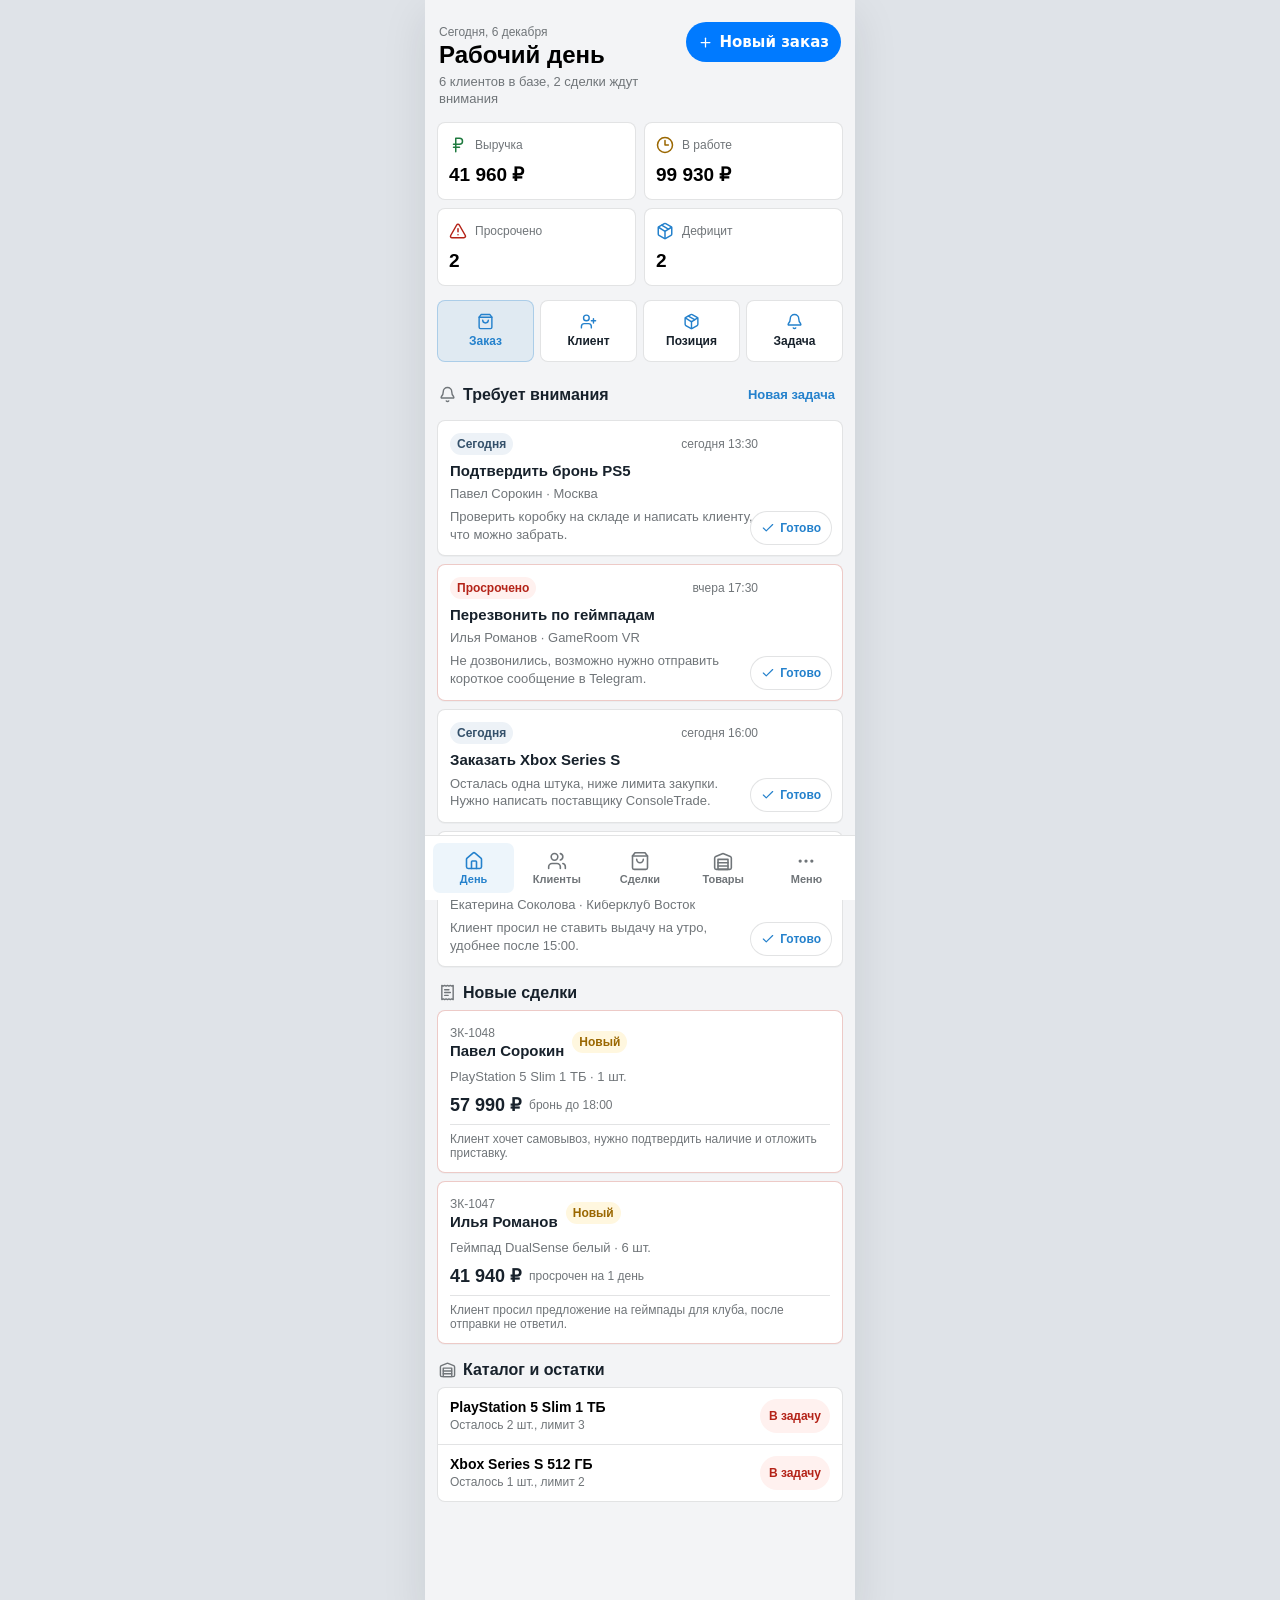
==== commit 295c2b77: "Align CRM demo data with game store" ====
--- a/demo/index.html
+++ b/demo/index.html
@@ -6,8 +6,8 @@
     <meta name="theme-color" content="#f4f4f5" />
     <link rel="icon" type="image/svg+xml" href="./favicon.svg" />
     <title>CRM в Telegram</title>
-    <script type="module" crossorigin src="./assets/index-D_RB_wVM.js"></script>
-    <link rel="stylesheet" crossorigin href="./assets/index-B8dkQRQN.css">
+    <script type="module" crossorigin src="./assets/index-D5_GnXc3.js"></script>
+    <link rel="stylesheet" crossorigin href="./assets/index-DSJW0woO.css">
   </head>
   <body>
     <div id="root"></div>
--- a/demo/assets/index-DSJW0woO.css
+++ b/demo/assets/index-DSJW0woO.css
@@ -0,0 +1 @@
+.tgui-f23c0e195677169c{background:var(--tgui--bg_color);overflow:hidden}.tgui-947b927060015de8{max-height:0;transition:max-height .1s ease-in-out}.tgui-60e7968097edfa6f{color:var(--tgui--link_color);transition:transform .15s ease-out}.tgui-c900ecbd6d8d6d5e{transform:rotate(180deg)}.tgui-b8dfba0b5c3d054c{--tgui--cell--middle--padding:16px 0;align-items:center;gap:24px;padding:0 24px;display:flex}.tgui-7b5bccbb645b495f{gap:16px}.tgui-7edaaf0c57797623{background:var(--tgui--tertiary_bg_color)}.tgui-56b2e897ed7ccb22,.tgui-aaa795d78c356ac1{justify-content:center;align-items:center;display:flex}.tgui-8735a62be5a8b8a7{min-width:0;max-width:100%;padding:var(--tgui--cell--middle--padding);flex-direction:column;flex-grow:1;gap:2px;display:flex}.tgui-1c6d7865a76a19bc,.tgui-8735a62be5a8b8a7>*{text-overflow:ellipsis;overflow:hidden}.tgui-b8dfba0b5c3d054c:not(.tgui-6c49dadccf648a5b) .tgui-1c6d7865a76a19bc,.tgui-b8dfba0b5c3d054c:not(.tgui-6c49dadccf648a5b) .tgui-8735a62be5a8b8a7>*{white-space:nowrap}.tgui-46dd90b57ffed25f{color:var(--tgui--subtitle_text_color)}.tgui-a894f59f4c5ad72f{align-items:center;gap:4px;display:inline-flex}.tgui-bb909928b48f948b,.tgui-d528ef65a8b76273,.tgui-fc059ed3ac5799a6{color:var(--tgui--hint_color)}.tgui-7b5bccbb645b495f{--tgui--cell--middle--padding:12px 0;padding:0 16px}@media (hover:hover) and (pointer:fine){.tgui-b8dfba0b5c3d054c:hover{background:var(--tgui--tertiary_bg_color)}}.tgui-b5d680db78c4cc2e{cursor:pointer;isolation:isolate;transition:opacity .15s ease-out;position:relative}.tgui-b5d680db78c4cc2e[readonly]{cursor:default;pointer-events:visible}.tgui-b5d680db78c4cc2e[disabled]{cursor:default;opacity:.35}.tgui-34eb6f8b96874d40:active,.tgui-7c5d6c1f6bbe3eaf:active{opacity:.65}@media (hover:hover) and (pointer:fine){.tgui-34eb6f8b96874d40:hover,.tgui-7c5d6c1f6bbe3eaf:hover{opacity:.85}}.tgui-8071f6e38c77bc0b{border-radius:inherit;transition:background-color .15s ease-out;position:absolute;inset:0;overflow:hidden}.tgui-e156954daf886976{background:var(--tgui--outline);content:"";opacity:0;border-radius:50%;width:24px;height:24px;margin:-12px 0;animation:.3s cubic-bezier(.3,.3,.5,1) tgui-81605f53eca39186;position:absolute}@keyframes tgui-81605f53eca39186{0%{opacity:1;transform:scale(1)}30%{opacity:1}to{opacity:0;transform:scale(8)}}.tgui-30064fce0d501f17{font-size:var(--tgui--subheadline1--font_size);line-height:var(--tgui--subheadline1--line_height)}.tgui-8f63cd31b2513281{font-size:var(--tgui--subheadline2--font_size);line-height:var(--tgui--subheadline2--line_height)}.tgui-c3e2e598bd70eee6{font-family:var(--tgui--font-family)}.tgui-080a44e6ac3f4d27{margin:0}.tgui-5c92f90c2701fa17{font-weight:var(--tgui--font_weight--accent1)}.tgui-809f1f8a3f64154d{font-weight:var(--tgui--font_weight--accent2)}.tgui-5b8bdfbd2af10f59{font-weight:var(--tgui--font_weight--accent3)}.tgui-c602097b30e4ede9{text-transform:uppercase}.tgui-2916d621b0ea5857{font-size:var(--tgui--caption1--font_size);line-height:var(--tgui--caption1--line_height)}.tgui-937d123c23df98b3{font-size:var(--tgui--caption2--font_size);line-height:var(--tgui--caption2--line_height)}.tgui-65c206f0fd891b6b{font-size:var(--tgui--text--font_size);line-height:var(--tgui--text--line_height)}.tgui-91c5537b51b490a7{border-radius:50%}.tgui-305551eb3f5abb68.tgui-305551eb3f5abb68{background-color:var(--tgui--secondary_fill);color:var(--tgui--link_color)}.tgui-30d8642662534eb5{background-color:var(--tgui--tertiary_bg_color);box-shadow:0 0 0 1px var(--tgui--outline);justify-content:center;align-items:center;display:flex;position:relative}.tgui-1191c597a64dbd25{border-radius:inherit;-o-object-fit:cover;object-fit:cover;visibility:hidden;width:100%;height:100%;display:block;position:absolute}.tgui-72bd4140eca37f53 .tgui-1191c597a64dbd25{visibility:visible}.tgui-5ee2f1c6e1da49b5{justify-content:center;align-items:center;display:flex;position:absolute}.tgui-e3bcc434a6ee9317{position:absolute;top:-12px;right:-12px}.tgui-562f7459d74103ea{box-sizing:border-box;border-radius:20px;justify-content:center;align-items:center;min-width:20px;height:20px;margin:0 6px;padding:0 5px;display:inline-flex}.tgui-c1a5e9170826a773{height:24px;padding:0 6px}.tgui-4f69ed647e40e245{border-radius:50%;width:6px;height:6px;margin:7px;display:inline-block}.tgui-6e63faaa2b33f4ae{background:var(--tgui--button_color);color:var(--tgui--button_text_color)}.tgui-4b52474c713ffa7c{background:var(--tgui--destructive_text_color);color:var(--tgui--button_text_color)}.tgui-0278f262d68294f0{background:var(--tgui--secondary_fill);color:var(--tgui--link_color)}.tgui-0883e451f3707277{background:var(--tgui--plain_background);color:var(--tgui--plain_foreground)}.tgui-6b3dbcedd9052940{background:var(--tgui--white);color:var(--tgui--link_color)}.tgui-e05fce4753086879{font-size:var(--tgui--headline--font_size);line-height:var(--tgui--headline--line_height)}.tgui-c6d7432a5c12debe{font-size:var(--tgui--large_title--font_size);line-height:var(--tgui--large_title--line_height)}.tgui-2fc52ee93e8068a6{font-size:var(--tgui--title1--font_size);line-height:var(--tgui--title1--line_height)}.tgui-72c2a480384c4fb1{font-size:var(--tgui--title2--font_size);line-height:var(--tgui--title2--line_height)}.tgui-45c5f45d3e9105f4{font-size:var(--tgui--title3--font_size);line-height:var(--tgui--title3--line_height)}.tgui-54214e0db34f53c3{position:absolute;top:0;right:-12px}.tgui-28e0a2576155be01{display:flex}.tgui-28e0a2576155be01>:not(:first-child){margin-left:-12px}.tgui-28e0a2576155be01>*{box-shadow:0 0 0 3px var(--tgui--bg_color)}.tgui-c3d21871b48e0ba3{background:var(--tgui--bg_color);gap:20px;padding:16px 20px;display:flex;position:relative;overflow:hidden}.tgui-7b260d7ad33f3ba0:not(.tgui-f80265c401d577b0){box-shadow:var(--tgui--base--section--box_shadow)}.tgui-cefdf70a2d9648ea{border-radius:16px}.tgui-f80265c401d577b0{padding:20px}.tgui-f80265c401d577b0 .tgui-2646957e5c9379f3{color:var(--tgui--white)}.tgui-f80265c401d577b0 .tgui-62a759a0c54c3667{color:var(--tgui--white);opacity:.8}.tgui-d67d90bbcab86e14{background:var(--tgui--bg_color)}.tgui-7b260d7ad33f3ba0.tgui-d67d90bbcab86e14{border:1px solid var(--tgui--outline);box-shadow:none;border-radius:16px;margin:8px 20px}.tgui-cefdf70a2d9648ea.tgui-d67d90bbcab86e14{background:var(--tgui--quartenary_bg_color);margin:8px 16px}.tgui-11921b54915b369c{position:absolute;inset:0}.tgui-a04b768cea14d789{z-index:var(--tgui--z-index--simple);flex-direction:column;flex:1 1 0;gap:2px;display:flex}.tgui-62a759a0c54c3667{color:var(--tgui--subtitle_text_color)}.tgui-1e638bcb841cdfbc{color:var(--tgui--hint_color)}.tgui-5e0d89b3bc8342d8{gap:4px;margin-top:10px;display:flex}.tgui-fa2f2ea4a4ffc035{border-radius:50%;height:28px}.tgui-79024fcb6d81ad79{background:var(--tgui--secondary_fill);border-left:3px solid var(--tgui--link_color);border-radius:4px;padding:6px 28px 8px 12px;position:relative}.tgui-16ed20e7a6e2daa0{color:var(--tgui--text_color)}.tgui-bd5b6cd161834705{display:block;position:absolute;top:4px;right:6px}.tgui-6c9b3f1fd52a3108{color:var(--tgui--link_color)}.tgui-117e77cd385a9c8d{box-sizing:border-box;border:none;border-radius:8px;justify-content:center;align-items:center;min-width:80px;max-width:100%;text-decoration:none;display:inline-flex}.tgui-726846958fe7f4a0{flex-grow:1;width:100%}.tgui-117e77cd385a9c8d:after{background:var(--tgui--bg_color);content:"";opacity:0;transition:opacity .15s ease-out;position:absolute;inset:0}.tgui-06cc94d03a7c4dd7,.tgui-8310172a5320ab71{justify-content:center;align-items:center;display:flex}.tgui-5f6014c0f063b6de{text-overflow:ellipsis;white-space:nowrap;z-index:var(--tgui--z-index--simple);overflow:hidden}.tgui-014f2b7d196b090d.tgui-014f2b7d196b090d{background:inherit;border-radius:inherit;color:var(--tgui--button--spinner-color);cursor:auto;justify-content:center;align-items:center;width:100%;height:100%;display:flex;position:absolute}.tgui-13f23a224303ddaa{border-radius:20px;gap:6px;min-width:34px;height:36px;padding:8px 12px}.tgui-1a16a49d89076ff4{gap:8px;min-width:42px;height:42px;padding:8px 14px}.tgui-9cef742a22f195c9{gap:10px;height:50px;padding:10px 20px}.tgui-8a1ca9efa24f4809{--tgui--button--hovered-opacity:.15;--tgui--button--spinner-color:var(--tgui--button_text_color);background:var(--tgui--button_color);color:var(--tgui--button_text_color)}.tgui-91bda9a36246a33c{--tgui--button--hovered-opacity:.07;--tgui--button--spinner-color:var(--tgui--link_color);background:var(--tgui--secondary_fill);color:var(--tgui--link_color)}.tgui-48956537c34690db{--tgui--button--hovered-opacity:.03;--tgui--button--spinner-color:var(--tgui--plain_foreground);color:var(--tgui--link_color);background:0 0}.tgui-93106efd6b6d66ee{background:var(--tgui--plain_background)}.tgui-93106efd6b6d66ee,.tgui-e884e36ff1faa596{--tgui--button--hovered-opacity:.5;--tgui--button--spinner-color:var(--tgui--plain_foreground);color:var(--tgui--plain_foreground)}.tgui-e884e36ff1faa596{background:inherit;box-shadow:0 0 0 1px var(--tgui--outline)}.tgui-ba6d30cc81e39ae5{--tgui--button--hovered-opacity:.5;--tgui--button--spinner-color:var(--tgui--surface_dark);background:var(--tgui--white)}.tgui-55e8aa7f5cea2280.tgui-1a16a49d89076ff4{border-radius:12px}.tgui-55e8aa7f5cea2280:after{content:unset}.tgui-490cb0f5ec4998f3 .tgui-06cc94d03a7c4dd7,.tgui-490cb0f5ec4998f3 .tgui-5f6014c0f063b6de,.tgui-490cb0f5ec4998f3 .tgui-8310172a5320ab71{opacity:0}@media (hover:hover) and (pointer:fine){.tgui-117e77cd385a9c8d:hover:after{opacity:var(--tgui--button--hovered-opacity)}}.tgui-0ac8c3540e603b63{color:var(--tgui--link_color)}.tgui-562a3eae646b486d{color:var(--tgui--hint_color)}.tgui-dbf261f4b3046bb3{background:var(--tgui--tertiary_bg_color);border-radius:20px;display:inline-block;position:relative;overflow:hidden;box-shadow:0 32px 64px #0000000a,0 0 2px 1px #00000005}.tgui-c6ad96fdf8ce4b28{background:var(--tgui--plain_foreground)}.tgui-80c6a0ba7b3c11fd{--tgui--cell--middle--padding:16px 0;background:var(--tgui--card_bg_color);padding:0 20px}.tgui-814d1971a92687e3{--tgui--text_color:var(--tgui--white);--tgui--hint_color:#ffffffbf;background:linear-gradient(180deg,transparent 0,var(--tgui--black) 100%);padding-top:48px;position:absolute;bottom:0;left:0;right:0}.tgui-422c21c917cc0873{-webkit-line-clamp:2;white-space:break-spaces;-webkit-box-orient:vertical;display:-webkit-box}.tgui-27c5a061c5f35c04{font-weight:var(--tgui--font_weight--accent2)}.tgui-814d1971a92687e3 .tgui-27c5a061c5f35c04{color:var(--tgui--white)}.tgui-79efb12936705a6f{position:absolute;top:16px;right:16px}.tgui-6372c64c79ad2959{box-sizing:border-box;-webkit-user-select:none;user-select:none;border-radius:10px;justify-content:center;align-items:center;gap:8px;padding:8px 12px;display:inline-flex}.tgui-b8b077d7e3491b30{background:var(--tgui--surface_primary);box-shadow:0 12px 24px #0000000d}.tgui-ccc3e4a302799418{background:var(--tgui--plain_background)}.tgui-fdfccf8f92c11530{box-shadow:0 0 0 1px var(--tgui--outline);border-radius:10px}.tgui-9c7ff8cd23a6ea9a{color:var(--tgui--plain_foreground);text-overflow:ellipsis;flex:1 1 0;overflow:hidden}.tgui-0d7ce20ebc0fc7aa{margin-right:2px}.tgui-67f596882eb2b6ab{color:var(--tgui--secondary_hint_color);align-items:center;margin-top:1.5px;display:flex}.tgui-a8ce18a8594cea9b{box-sizing:border-box;color:var(--tgui--link_color);background:0 0;border:none;align-items:center;gap:24px;width:100%;height:48px;padding:10px 24px;display:flex}.tgui-6e7ca796043fe6ca{color:var(--tgui--destructive_text_color)}.tgui-f464dba82cb8b46e{gap:18px;height:44px;padding:8px 18px}.tgui-c5be765fabc1327f{text-align:right}.tgui-437ab2028f14c95c{color:var(--tgui--secondary_hint_color);align-items:center;gap:12px;display:flex}.tgui-4af039094fb946b4{color:var(--tgui--hint_color);margin:2px 0 0}.tgui-97dd747d03e9d3e0{color:var(--tgui--hint_color);align-items:center;gap:8px;display:flex}.tgui-64a5a0dc5509605e{overflow-wrap:anywhere;flex-grow:1}.tgui-3b026a2674eb3f4c{flex-shrink:0}.tgui-dda0e80fdf796ba5{border:none;border-radius:12px;padding:8px;display:inline-flex}.tgui-b92d762e02762017{border-radius:50%;padding:6px}.tgui-93cba8aff2e72079{background:var(--tgui--secondary_fill);color:var(--tgui--link_color)}.tgui-08ef1486bc111162{color:var(--tgui--link_color);background:0 0}.tgui-2250ff52f0b5cf71{background:var(--tgui--plain_background);color:var(--tgui--plain_foreground)}.tgui-53781f3cf83e8be1{background:inherit;box-shadow:0 0 0 1px var(--tgui--outline);color:var(--tgui--plain_foreground)}.tgui-39e9f02ce4b4b950{gap:12px;display:flex}.tgui-b3d7f75461a64b76{gap:8px}.tgui-c5545e0bc6105e48{box-sizing:border-box;color:var(--tgui--link_color);background:0 0;border:none;border-radius:12px;flex-direction:column;flex:1 0 0;justify-content:center;align-items:center;gap:3px;min-width:64px;max-width:100%;min-height:60px;padding:0 12px;display:flex}.tgui-bf32cd3c110b8729{gap:4px;min-width:72px;min-height:64px}.tgui-99a630d0096f2169{background:var(--tgui--secondary_fill)}.tgui-30bf4976f818e8bf{background:var(--tgui--plain_background);color:var(--tgui--plain_foreground)}.tgui-c0c9bf3b1a53a8a4{max-width:inherit;text-overflow:ellipsis;white-space:nowrap;overflow:hidden}.tgui-389a43acd684137a>:not(:last-child){margin-bottom:12px}.tgui-cfed40fe81d34ad5{box-sizing:border-box;padding:10px 18px}.tgui-e5c3a5b87f8b1f46{flex-direction:column;justify-content:center;align-items:center;gap:24px;padding:32px;display:flex;overflow:hidden}.tgui-9c3dbc0ef84585d4{overflow-wrap:anywhere;text-align:center;margin:0}.tgui-87cd6af55f73428d{color:var(--tgui--hint_color)}.tgui-87cd6af55f73428d:not(:first-child){margin-top:8px}.tgui-8e15431b81f6601e .tgui-db9be63c4fecf79b{background:var(--tgui--section_bg_color);box-shadow:0 1px 2px #0000001a}.tgui-97eca24324122dbc .tgui-4b78bed6e925088e{background:var(--tgui--section_bg_color);border-radius:12px}.tgui-97eca24324122dbc .tgui-4b78bed6e925088e>:first-child{border-radius:12px 12px 0 0}.tgui-97eca24324122dbc .tgui-4b78bed6e925088e>:last-child{border-radius:0 0 12px 12px}.tgui-97eca24324122dbc .tgui-4b78bed6e925088e>:only-child{border-radius:12px}.tgui-8af0d10d5540c6cc{border-top:none;border-color:var(--tgui--outline);border-width:var(--tgui--border--width);margin:0}.tgui-dbb364e8ced00cc8{padding:12px 24px}.tgui-8c4c6f82ba895475{padding:8px 16px 0}.tgui-8ebba379083b615a{text-align:center;padding:16px 24px 20px}.tgui-8c4c6f82ba895475.tgui-8ebba379083b615a{padding:16px 16px 0}.tgui-67471b69da3e3062{color:var(--tgui--section_header_text_color)}.tgui-d0251b46536ac046{color:var(--tgui--link_color);padding:20px 24px 4px 22px}.tgui-34fd1a25cc171439{color:var(--tgui--text_color);padding-left:24px}.tgui-b7217abb24e8763a{color:var(--tgui--section_header_text_color);padding:16px 16px 8px}.tgui-b7217abb24e8763a.tgui-34fd1a25cc171439{color:var(--tgui--text_color);padding:0 0 12px}.tgui-f492b616576c67fb{gap:9px;padding:12px;display:flex}.tgui-d45985ba4cb27e5f{background:var(--tgui--tertiary_bg_color);border-radius:2px;width:100%;min-width:3px;height:3px}.tgui-352b8d247f473986{background:var(--tgui--link_color)}.tgui-b53f1370d519b689{flex-direction:column;gap:24px;margin:0;padding:32px 44px;display:flex}.tgui-732e8859c58ffb77{flex-direction:row}.tgui-4614301efc783534{-webkit-overflow-scrolling:touch;scrollbar-width:none;display:flex;overflow-x:scroll}.tgui-4e145f66199825da::-webkit-scrollbar{display:none}.tgui-caaaa27ccfa566b7{--tgui--timeline--item--thickness:4px;--tgui--timeline--item--size:12px;gap:32px;display:flex}.tgui-caaaa27ccfa566b7:last-child .tgui-3fc2f0d7045d23d8{display:none}.tgui-0f46575488c31b93{min-width:var(--tgui--timeline--item--size);position:relative}.tgui-d7ba9c56743387af{height:var(--tgui--timeline--item--size);width:var(--tgui--timeline--item--size);border-radius:50%;top:4px;left:0}.tgui-3fc2f0d7045d23d8,.tgui-d7ba9c56743387af{background:var(--tgui--quartenary_bg_color);position:absolute}.tgui-3fc2f0d7045d23d8{height:calc(100% - 4px);width:var(--tgui--timeline--item--thickness);border-radius:2px;top:24px;bottom:0;left:50%;transform:translate(-50%)}.tgui-bf9f87dd32ecad81{overflow:hidden}.tgui-2b850faa8f3a520a{margin-bottom:4px;display:inline-block}.tgui-b9a4d9afcd70e355{color:var(--tgui--hint_color)}.tgui-581d134185fd28b4 .tgui-d7ba9c56743387af,.tgui-dcd66bc07faad440 .tgui-3fc2f0d7045d23d8,.tgui-dcd66bc07faad440 .tgui-d7ba9c56743387af{background:var(--tgui--link_color)}.tgui-566b727e7a35e935 .tgui-0f46575488c31b93{--tgui--timeline--item--size:16px}.tgui-566b727e7a35e935 .tgui-d7ba9c56743387af{top:6px}.tgui-566b727e7a35e935 .tgui-3fc2f0d7045d23d8{height:calc(100% + 26px);top:6px}.tgui-f461f2eeb28c21d0{flex-direction:column;gap:24px}.tgui-f461f2eeb28c21d0 .tgui-0f46575488c31b93{height:var(--tgui--timeline--item--size);align-items:center;display:flex}.tgui-f461f2eeb28c21d0 .tgui-d7ba9c56743387af{top:0}.tgui-f461f2eeb28c21d0 .tgui-3fc2f0d7045d23d8{height:var(--tgui--timeline--item--thickness);width:calc(100% + 36px);top:50%;left:0;transform:translateY(-50%)}.tgui-f461f2eeb28c21d0 .tgui-2b850faa8f3a520a{white-space:nowrap}.tgui-81a5164cd16c05d5{stroke:var(--tgui--link_color);transform:rotate(-90deg)}.tgui-ced47fd163a53511{border-radius:2px;height:4px;position:relative;overflow:hidden}.tgui-44060f289fdbdb84:after{content:"";opacity:.4;inset:0}.tgui-027278a6d6708965,.tgui-44060f289fdbdb84:after{background:var(--tgui--link_color);position:absolute}.tgui-027278a6d6708965{border-radius:inherit;height:100%;z-index:var(--tgui--z-index--simple);transition:width .2s}.tgui-97f2df57786b02dc{position:relative}.tgui-3eb6091f664c15d6:after,.tgui-3eb6091f664c15d6:before{content:"";z-index:var(--tgui--z-index--simple);position:absolute;inset:0}.tgui-97f2df57786b02dc:before{background:var(--tgui--secondary_bg_color)}.tgui-97f2df57786b02dc:not(.tgui-ecf101b3117a96c8):after{background-color:var(--tgui--bg_color);z-index:var(--tgui--z-index--skeleton);animation:1.8s linear infinite tgui-3a837cc9661e7502}@keyframes tgui-3a837cc9661e7502{0%,to{opacity:.4}50%{opacity:.7}}.tgui-bed09b0692380ce7{box-sizing:border-box;-webkit-user-select:none;user-select:none;max-width:460px;transition:transform .32s cubic-bezier(.3,.3,.5,1);animation:.34s cubic-bezier(.3,.3,.5,1) tgui-738ce40067f9bb6e;position:fixed;bottom:10px;left:10px;right:10px}.tgui-a869502f11f22b6c{-webkit-backdrop-filter:blur(28px);backdrop-filter:blur(28px);background:var(--tgui--surface_dark);box-sizing:border-box;border-radius:10px;align-items:center;gap:12px;width:100%;padding:10px 16px 10px 10px;display:flex;position:sticky;inset:0}.tgui-a1e25a2488982fc5{transform:translateY(140%)}.tgui-c2ca59c94a46245e{bottom:16px}.tgui-c2ca59c94a46245e .tgui-a869502f11f22b6c{border-radius:14px}.tgui-093aea87229643ac,.tgui-229bfa1a0a8ac43f{color:var(--tgui--toast_accent_color);align-items:center;display:flex}.tgui-7d8f183ba67229e9{color:var(--tgui--white);flex-direction:column;flex:1 1 0;gap:1px;display:flex}@keyframes tgui-738ce40067f9bb6e{0%{transform:translateY(140%)}to{transform:translateZ(0)}}.tgui-4d26fba7185ffa9f{color:var(--tgui--toast_accent_color);background:0 0;border:none;padding:0}.tgui-86f452d8e92a2075{display:table;position:relative}.tgui-86f452d8e92a2075:before{background-color:var(--tgui--bg_color);content:"";z-index:var(--tgui--z-index--simple);background-image:url(./2d82b92e720462f8dd3b-Bh4Fahcw.svg);transition:all .4s;position:absolute;inset:0}.tgui-aff2a6268e887037:before{opacity:0}.tgui-abbb25a9ce45033e{cursor:pointer;position:relative}.tgui-6e9776e8c33b2626{cursor:default;opacity:.3}.tgui-21b20ecaad17ccf9{color:var(--tgui--outline);display:block}.tgui-bca5056bf34297b0{color:var(--tgui--link_color);opacity:0;transition:opacity .15s ease-out;position:absolute;top:0}.tgui-60cf4cc79ba44c4f:checked~.tgui-bca5056bf34297b0{opacity:1}.tgui-b9fd8cdf929947df{white-space:nowrap;clip:rect(0,0,0,0);clip-path:inset(50%);opacity:0;border:0;width:1px;height:1px;margin:-1px;padding:0;position:absolute;overflow:hidden}.tgui-a03137b1ed760aaf{gap:10px;min-height:48px;padding:10px 12px 10px 16px;display:flex}.tgui-ca1c0e2d013ae260{min-height:50px;padding:10px 16px}.tgui-f3ab78c8048cb9dc{background:conic-gradient(#0c28ff 0deg,#03ffff 60deg,#24d627 120deg,#fdff22 180deg,#ff2227 240deg,#fe2df6 300deg,#7122ff 1turn);border-radius:50%;justify-content:center;align-items:center;width:24px;height:24px;display:flex;position:relative}.tgui-93beab8699996b1e{border-radius:50%;width:16px;height:16px}.tgui-93beab8699996b1e:after,.tgui-93beab8699996b1e:before{border-radius:inherit;content:"";position:absolute}.tgui-93beab8699996b1e:before{background:var(--tgui--bg_color);inset:2px}.tgui-93beab8699996b1e:after{background:inherit;inset:4px}.tgui-21dba5277ef0ddd7{flex:1 1 0}.tgui-8ca550c2fc85eff5{background:var(--tgui--bg_color);padding:20px 22px 16px;position:relative}.tgui-8ca550c2fc85eff5 .tgui-9f9a52f695b85cc9{background:var(--tgui--bg_color);color:var(--tgui--secondary_hint_color);text-overflow:ellipsis;white-space:nowrap;border-radius:5px;max-width:calc(100% - 86px);padding:0 6px;position:absolute;top:6px;left:32px;overflow:hidden}.tgui-4a83fef1f04acb0e{pointer-events:none;position:relative}.tgui-7707c5d942b7b9af.tgui-4a83fef1f04acb0e{opacity:.35}.tgui-8ca550c2fc85eff5.tgui-4a83fef1f04acb0e:after{background:var(--tgui--bg_color);content:"";opacity:.5;position:absolute;inset:0}.tgui-0f5050defacbf813{box-sizing:border-box;align-items:center;display:flex}.tgui-16b3783d394bc7db,.tgui-8f04eff653cfa5e5{display:flex}.tgui-8ca550c2fc85eff5 .tgui-0f5050defacbf813{box-shadow:0 0 0 2px var(--tgui--outline);border-radius:14px}.tgui-8ca550c2fc85eff5.tgui-41b168516bddcf4b .tgui-9f9a52f695b85cc9{color:var(--tgui--destructive_text_color)}.tgui-8ca550c2fc85eff5.tgui-41b168516bddcf4b .tgui-0f5050defacbf813{box-shadow:0 0 0 2px var(--tgui--destructive_text_color)}.tgui-8ca550c2fc85eff5.tgui-89277928456f0e30 .tgui-9f9a52f695b85cc9{color:var(--tgui--link_color)}.tgui-8ca550c2fc85eff5.tgui-89277928456f0e30 .tgui-0f5050defacbf813{box-shadow:0 0 0 2px var(--tgui--link_color)}.tgui-7707c5d942b7b9af .tgui-0f5050defacbf813{background:var(--tgui--bg_color);border-radius:12px}.tgui-7707c5d942b7b9af.tgui-41b168516bddcf4b .tgui-0f5050defacbf813{box-shadow:0 0 0 1.5px var(--tgui--destructive_text_color)}.tgui-d9de1f32aee12a15{gap:12px;padding:12px 16px}.tgui-9b2ad13855aef059{min-height:48px}.tgui-c4863cd4c893a047{box-sizing:border-box;color:var(--tgui--text_color);resize:none;text-overflow:ellipsis;background:0 0;border:0;outline:0;width:100%;margin:0;padding:0;display:block}.tgui-c4863cd4c893a047::-webkit-inner-spin-button{-webkit-appearance:none}.tgui-c4863cd4c893a047::-webkit-outer-spin-button{-webkit-appearance:none}.tgui-c4863cd4c893a047::placeholder{color:var(--tgui--secondary_hint_color)}.tgui-6cca8a28a056cc34{--tgui--multiselect--min-height:52px;min-height:var(--tgui--multiselect--min-height);width:100%;position:relative}.tgui-1ed7193796bd9fff.tgui-1ed7193796bd9fff{min-height:var(--tgui--multiselect--min-height);padding-right:48px}.tgui-e9b05eb8feaa0359{color:var(--tgui--secondary_hint_color);position:absolute;right:16px}.tgui-c56e136f855e5144{--tgui--multiselect--gap:8px;box-sizing:border-box;gap:var(--tgui--multiselect--gap);flex-wrap:wrap;flex-grow:1;flex-shrink:1;max-width:100%;margin:0;padding:8px;display:flex;position:relative;overflow:hidden}.tgui-991d85450550abb9{max-width:calc(100% - var(--tgui--multiselect--gap));padding:6px 12px}.tgui-41e02fd2529dfbd2{appearance:none;box-shadow:none;color:var(--tgui--text_color);background:0 0;border:0;outline:none;flex-direction:column;flex:1;justify-content:center;width:100%;padding:0 8px;display:flex;position:relative}.tgui-41e02fd2529dfbd2::placeholder{color:var(--tgui--secondary_hint_color)}.tgui-41e02fd2529dfbd2[readonly]{cursor:default}.tgui-ac1d436c45aafe04 .tgui-41e02fd2529dfbd2{text-overflow:ellipsis;white-space:nowrap}.tgui-0b4134fd8d5c05ac{color:var(--tgui--hint_color);display:flex}.tgui-70d34454bcf3c3e4{background:var(--tgui--bg_color);box-sizing:border-box;border-radius:12px;width:100%;max-height:168px;margin-top:8px;overflow-y:scroll;box-shadow:0 32px 64px #0000000a,0 0 2px 1px #00000005}.tgui-6a25d2bd42bb932c{color:var(--tgui--hint_color)}.tgui-15f9ec3c119467a6{height:48px;padding:0 16px}.tgui-e3f4e376df0c272c{color:var(--tgui--link_color)}.tgui-e9c83f4f150e5513{z-index:var(--tgui--z-index--simple)}.tgui-97a62789a70393d0{position:absolute}.tgui-6ae8c47f9448321b{content:"";display:block;transform:translateY(1px)}.tgui-6c3deae89ec68e99{transform-origin:100%;transform:rotate(90deg)translate(50%,-50%)}.tgui-fed67e27ad8cb75f{transform:rotate(180deg)}.tgui-b27d1c4f6222569e{transform-origin:0;transform:rotate(-90deg)translate(-50%,-50%)}.tgui-9bfdebc3fdae031b{cursor:pointer;position:relative}.tgui-55c1caaee1c1e33e{cursor:default;opacity:.25}.tgui-18734a5360b84fba{color:var(--tgui--outline);display:block}.tgui-1ec4b447aa5cf66a{color:var(--tgui--link_color);opacity:0;position:absolute;top:0}.tgui-18734a5360b84fba,.tgui-1ec4b447aa5cf66a{transition:opacity .15s ease-out}.tgui-7cd9bbef46d9194c:checked~.tgui-18734a5360b84fba{opacity:0}.tgui-7cd9bbef46d9194c:checked~.tgui-1ec4b447aa5cf66a{opacity:1}.tgui-a641ca1e63331268{background:var(--tgui--bg_color);box-sizing:border-box;padding:32px 20px;position:fixed;inset:0}.tgui-a40b67b8ec9e3a49,.tgui-a641ca1e63331268{flex-direction:column;justify-content:center;align-items:center;display:flex;overflow:hidden}.tgui-a40b67b8ec9e3a49{text-overflow:ellipsis;white-space:nowrap;flex:1 1 0;max-width:100%}.tgui-bf64531d065e1bd9 .tgui-a40b67b8ec9e3a49{flex:unset}.tgui-7df9ee9d6d6586de,.tgui-a40b67b8ec9e3a49{text-overflow:ellipsis;white-space:nowrap;overflow:hidden}.tgui-7df9ee9d6d6586de{text-align:center;max-width:100%}.tgui-36c453f0a9d51371{flex-wrap:wrap;justify-content:center;gap:16px;margin-top:20px;display:flex}.tgui-0e77c7f1a1b82c84{--tgui--pin_input--buttons-gap:12px;--tgui--pin_input--button-width:33.3%;gap:var(--tgui--pin_input--buttons-gap);flex-flow:column wrap;width:100%;margin-top:52px;display:flex}.tgui-bf64531d065e1bd9 .tgui-0e77c7f1a1b82c84{--tgui--pin_input--button-width:76px}.tgui-49b69c407401f76c{gap:var(--tgui--pin_input--buttons-gap);justify-content:center;display:flex}.tgui-49b69c407401f76c:last-child{justify-content:flex-end}.tgui-fa5069ea6f3c02e4:last-child{margin-left:calc(var(--tgui--pin_input--buttons-gap) * 2)}.tgui-bf64531d065e1bd9 .tgui-49b69c407401f76c:last-child{justify-content:center}.tgui-bf64531d065e1bd9 .tgui-fa5069ea6f3c02e4:last-child{margin-left:calc(var(--tgui--pin_input--button-width) + var(--tgui--pin_input--buttons-gap))}.tgui-c793c3252df33bb0{color:var(--tgui--link_color);margin:auto;display:block}.tgui-6eaa561b38208c72{background:var(--tgui--tertiary_bg_color);color:var(--tgui--text_color);height:56px;width:var(--tgui--pin_input--button-width);border:none;border-radius:16px;padding:0}.tgui-3bea52c968cee224{border-radius:50%;width:76px;height:76px}.tgui-bad1e0d3a612c110{background:var(--tgui--bg_color);border:2.5px solid var(--tgui--divider);border-radius:12px;justify-content:center;align-items:center;width:40px;height:44px;padding:0;transition:border-color .15s ease-out;display:flex}.tgui-b9a1527d00258387{background:var(--tgui--link_color);opacity:.1;border:none;border-radius:50%;width:13px;height:13px}.tgui-b9a1527d00258387.tgui-1d6fb1351888c5e0{opacity:1}.tgui-bad1e0d3a612c110:focus-within{border-color:var(--tgui--link_color)}.tgui-9fa4f4531187df59{background:var(--tgui--text_color);border-radius:50%;width:8px;height:8px}.tgui-de477a8e3910f19f{cursor:pointer;display:block;position:relative}.tgui-d5c5e7402bfd8c12{cursor:default;opacity:.25}.tgui-bfcd091645843388{color:var(--tgui--outline);display:block}.tgui-8d2d5ba97b4abd79{color:var(--tgui--link_color);opacity:0;position:absolute;top:0}.tgui-8d2d5ba97b4abd79,.tgui-bfcd091645843388{transition:opacity .15s ease-out}.tgui-743a4b0f25e5d51b:checked~.tgui-bfcd091645843388{opacity:0}.tgui-743a4b0f25e5d51b:checked~.tgui-8d2d5ba97b4abd79{opacity:1}.tgui-0487bdb4329cd879{gap:4px;padding:12px;display:flex;position:relative}.tgui-6169bc2e9d6fdeb8{color:var(--tgui--tertiary_bg_color);position:relative}.tgui-6169bc2e9d6fdeb8:focus-visible{outline:2px solid var(--tgui--link_color)}.tgui-f0faaa15f44569ba{color:var(--tgui--link_color);position:absolute}.tgui-52ba7059852e9950{opacity:0;margin:0;position:absolute;top:0;bottom:0}.tgui-919c5658483cae11{position:relative}.tgui-a0742fd4c73756f7{appearance:none;background:inherit;border-radius:inherit;color:var(--tgui--text_color);border:none;outline:none;width:100%;padding:12px 58px 12px 16px}.tgui-025a45d791e466f6{color:var(--tgui--secondary_hint_color);pointer-events:none;position:absolute;top:50%;right:16px;transform:translateY(-50%)}.tgui-aa094d6480bfa32a{cursor:pointer;position:relative}.tgui-7d31e315f5cc4733{cursor:default;opacity:.25}.tgui-ad96577f259c5732{color:var(--tgui--link_color);opacity:0;transition:opacity .15s ease-out;display:block}.tgui-6988c618806a5171:checked~.tgui-ad96577f259c5732{opacity:1}.tgui-717c3649db8d5af2{--tgui--slider--thumb--size:12px;box-sizing:border-box;align-items:center;gap:24px;min-height:52px;padding:16px 24px;display:flex}.tgui-35faba867393ce37{cursor:pointer;height:var(--tgui--slider--thumb--size);border-radius:8px;width:100%;position:relative}.tgui-c591a831de13ba23{cursor:default;opacity:.35}.tgui-4de4feff2dcc975c,.tgui-e11a455378c63b15{border-radius:inherit;height:3px;margin-top:-1px;position:absolute;top:50%;left:0}.tgui-e11a455378c63b15{background-color:var(--tgui--tertiary_bg_color);box-sizing:border-box;justify-content:space-between;align-items:center;width:100%;display:flex}.tgui-4de4feff2dcc975c{background:var(--tgui--button_color);width:auto}.tgui-7fe9f0fbc9771947{isolation:isolate;height:100%;margin-left:calc(var(--tgui--slider--thumb--size) / 10);margin-right:calc(var(--tgui--slider--thumb--size) / 10);z-index:var(--tgui--z-index--simple);position:relative}.tgui-6598607160233201,.tgui-a56564bcfd4b56e5{justify-content:center;align-items:center;margin-top:3px;display:flex}.tgui-d2e2a2e28ef0f746{--tgui--slider--thumb--size:24px;gap:20px;padding:20px}.tgui-d2e2a2e28ef0f746 .tgui-4de4feff2dcc975c,.tgui-d2e2a2e28ef0f746 .tgui-e11a455378c63b15{height:4px;margin-top:-2px}.tgui-b632646f586ff14d{background:var(--tgui--secondary_hint_color);border-radius:50%;width:2px;height:2px;position:absolute}.tgui-2b0a006b5a9ffd68{background:var(--tgui--secondary_hint_color);opacity:.35}.tgui-7951a89b824476b3{background:var(--tgui--tertiary_bg_color);border-radius:3px;width:4px;height:20px}.tgui-7951a89b824476b3.tgui-2b0a006b5a9ffd68{background:var(--tgui--button_color);opacity:1}.tgui-b632646f586ff14d:not(.tgui-7951a89b824476b3):first-child{transform:translate(50%)}.tgui-b632646f586ff14d:last-child{transform:translate(-150%)}.tgui-7951a89b824476b3:last-child{transform:translate(-100%)}.tgui-83b7253102c6addc{background:var(--tgui--button_color);height:var(--tgui--slider--thumb--size);-webkit-user-select:none;user-select:none;width:var(--tgui--slider--thumb--size);z-index:var(--tgui--z-index--simple);border-radius:50%;position:absolute;top:50%;transform:translate(-50%,-50%)}.tgui-96f5864d281f94a8{background:var(--tgui--white);box-shadow:0 6px 6.5px #0000001f,0 .5px 2px #0000001f}.tgui-abdeb837bfc726cb{width:100%;height:100%}.tgui-a1dc55b304d32032{cursor:pointer;border-radius:16px;align-items:center;width:52px;height:32px;display:flex;position:relative;overflow:hidden}.tgui-57a00e000de7483d{cursor:default;opacity:.4}.tgui-3acc6d0262399734:before{background:var(--tgui--secondary_bg_color);content:"";position:absolute;inset:0}.tgui-2776944549f431fc .tgui-3acc6d0262399734:before{border:3px solid var(--tgui--secondary_hint_color);border-radius:16px}.tgui-3acc6d0262399734:after{content:"";border-radius:50%;position:absolute;top:50%;transform:translateY(-50%)}.tgui-2776944549f431fc .tgui-3acc6d0262399734:after{background:var(--tgui--secondary_hint_color);width:16px;height:16px;margin-left:8px}.tgui-b70ccb0e7742541a .tgui-3acc6d0262399734:after{background:var(--tgui--white);width:28px;height:28px;margin-left:2px;box-shadow:0 3px 1px #0000000f,0 3px 8px #00000026,0 0 0 1px #0000000a}.tgui-edfaab8ff474b0de:checked+.tgui-3acc6d0262399734:before{background-color:var(--tgui--link_color);border-color:var(--tgui--link_color)}.tgui-2776944549f431fc .tgui-edfaab8ff474b0de:checked+.tgui-3acc6d0262399734:after{width:24px;height:24px}.tgui-edfaab8ff474b0de:checked+.tgui-3acc6d0262399734:after{transform:translate(20px)translateY(-50%)}.tgui-2776944549f431fc .tgui-edfaab8ff474b0de:checked+.tgui-3acc6d0262399734:after{background:var(--tgui--white);transform:translate(16px)translateY(-50%)}@media (prefers-reduced-motion:no-preference){.tgui-3acc6d0262399734:before{transition:background-color,border-color 67ms linear}.tgui-3acc6d0262399734:after{transition:transform .3s cubic-bezier(.175,.885,.32,1.275)}.tgui-b70ccb0e7742541a .tgui-3acc6d0262399734:before{transition:background-color .2s}.tgui-b70ccb0e7742541a .tgui-3acc6d0262399734:after{transition:transform .2s cubic-bezier(.36,-.24,.26,1.32)}}.tgui-d40ec83150e66029{background:inherit;border-radius:inherit;color:var(--tgui--text_color);resize:none;border:none;outline:none;width:100%;min-height:80px;padding:12px 16px}.tgui-d40ec83150e66029::placeholder{color:var(--tgui--secondary_hint_color)}.tgui-2453b62de8016bfa .tgui-d40ec83150e66029{min-height:84px;padding:16px}.tgui-7a5facec9dc28fae{position:fixed;left:0;right:0}.tgui-d83e15d73344cdc0{top:0}.tgui-01790b7e59088ea5{padding-bottom:var(--tgui--safe_area_inset_bottom);bottom:0}.tgui-53cb2ebed0c3b08f{background:var(--tgui--surface_primary);box-shadow:0 -1px 0 var(--tgui--divider);justify-items:stretch;padding:0 16px;display:flex}.tgui-a2b4713d67582227{padding:0}.tgui-64cd0db020a9bacf{color:var(--tgui--secondary_hint_color);background:0 0;border:none;flex-direction:column;flex:1 0 0;justify-content:center;align-items:center;gap:6px;min-width:0;max-width:100%;margin:0;padding:12px 16px 16px;transition:all .15s ease-out;display:flex}.tgui-ecbb746748ea4134{gap:4px;padding:8px 12px 4px}.tgui-e6658d0b8927f95e{color:var(--tgui--link_color)}.tgui-e6658d0b8927f95e:not(.tgui-ecbb746748ea4134) .tgui-44d48e11585af170{background:var(--tgui--secondary_fill)}.tgui-44d48e11585af170{border-radius:35px;justify-content:center;min-width:64px;padding:2px 10px;display:flex}.tgui-ecbb746748ea4134 .tgui-44d48e11585af170{padding:0}.tgui-aeab497081949a15{text-overflow:ellipsis;white-space:nowrap;max-width:100%;overflow:hidden}.tgui-0eddcd83377979c2,.tgui-68fc52f1068b8e16{align-items:center;display:flex}.tgui-0eddcd83377979c2{color:var(--tgui--divider);justify-content:center;width:24px;height:20px;margin:0 -6px}.tgui-a9c3d618b6e43d64{color:var(--tgui--link_color)}.tgui-32fe6ce00169d72e{color:var(--tgui--hint_color);cursor:pointer;border-radius:8px;padding:8px 10px;text-decoration:none;transition:opacity .15s ease-out}.tgui-32fe6ce00169d72e:active{opacity:.5}@media (hover:hover) and (pointer:fine){.tgui-32fe6ce00169d72e:hover{background:var(--tgui--tertiary_bg_color)}}.tgui-442a9579d6c19dc4{--tgui--compact_pagination--dot--opacity--selected:.1;--tgui--compact_pagination--dot--background--selected:var(--tgui--link_color);gap:8px;padding:4px;display:inline-flex}.tgui-15adbef8fe5efed9{-webkit-backdrop-filter:blur(22px);background:#00000040;border-radius:28px;padding:8px 9px}.tgui-15adbef8fe5efed9,.tgui-cdc228e9d92dac5b{--tgui--compact_pagination--dot--opacity--selected:.25;--tgui--compact_pagination--dot--background--selected:var(--tgui--white);gap:6px}.tgui-cdc228e9d92dac5b{padding:0}.tgui-747563e660315b07{background:var(--tgui--compact_pagination--dot--background--selected,var(--tgui--link_color));cursor:pointer;height:8px;opacity:var(--tgui--compact_pagination--dot--opacity--selected,.25);border:none;border-radius:50%;width:8px;padding:0;transition:opacity .15s ease-in-out;display:block}.tgui-6d14364fac453a65{opacity:1}.tgui-bfabaddd169233a9{color:var(--tgui--link_color);text-decoration:none}.tgui-38580a5c868cecc4{gap:8px;padding:16px;display:flex}.tgui-645f8efe8c9c3cc5{opacity:.35}.tgui-8dab5cf704c88e82{box-sizing:border-box;color:var(--tgui--hint_color);cursor:pointer;background:0 0;border:none;border-radius:12px;justify-content:center;align-items:center;min-width:44px;height:44px;padding:0 10px;display:flex}.tgui-64016be270020f33{background:var(--tgui--tertiary_bg_color);color:var(--textColor)}.tgui-a43e090d3501d4ca{cursor:default;opacity:.35}.tgui-670c6b2f3c8df445{cursor:default;opacity:1}.tgui-2636b28cb21c42cc{color:var(--tgui--link_color)}.tgui-71259e3311d7116e{background:var(--tgui--tertiary_bg_color);box-sizing:border-box;border-radius:44px;width:100%;height:100%;padding:2px;overflow:hidden}.tgui-b0a9057ab5d33005{border-radius:inherit;box-sizing:border-box;align-content:stretch;align-items:center;width:100%;height:100%;display:flex;position:relative}.tgui-31f461ccfea23ec3{background:var(--tgui--segmented_control_active_bg);box-sizing:border-box;z-index:var(--tgui--z-index--simple);border-radius:40px;transition:transform .15s;position:absolute;inset:0}.tgui-16c6b1986a48e2b5{background:var(--tgui--tertiary_bg_color);border-radius:9px}.tgui-16c6b1986a48e2b5 .tgui-31f461ccfea23ec3{border:var(--tgui--border--width) solid #0000000a;border-radius:inherit;box-shadow:0 3px 1px #0000000a,0 3px 8px #0000001f}.tgui-bbfb272d22eb23e8{border-radius:inherit;color:var(--tgui--text_color);text-overflow:ellipsis;white-space:nowrap;max-width:100%;z-index:var(--tgui--z-index--simple);background:0 0;border:none;flex:1 1 0;padding:10px 24px;overflow:hidden}.tgui-513fce1023cbbd63{padding:6px 24px}.tgui-89d3925598b8fd68{align-content:stretch;align-items:center;gap:12px;width:100%;height:100%;display:flex;position:relative;overflow:hidden}.tgui-8e986e14448c29e6{background:var(--tgui--button_color);border-radius:4px 4px 1px 1px;height:3px;transition:transform .125s;position:absolute;bottom:0;left:0;right:0}.tgui-96892ceed80c1bf3{border-radius:inherit;color:var(--tgui--secondary_hint_color);text-overflow:ellipsis;white-space:nowrap;background:0 0;border:none;flex:1 0 0;max-width:100%;height:44px;transition:color .125s;overflow:hidden}.tgui-44ea091aea23df33{color:var(--tgui--link_color)}.tgui-cc76354712c6e8d9{background-color:var(--tgui--bg_color);max-height:96%;z-index:var(--tgui--z-index--overlay);border-top-left-radius:16px;border-top-right-radius:16px;outline:none;flex-direction:column;display:flex;position:fixed;bottom:0;left:0;right:0}.tgui-2c53ae2ef0209d4d{border-bottom:1px solid var(--tgui--divider);justify-content:space-between;align-items:center;padding:16px;display:flex}.tgui-5dc6ad1ca3ac3ed4{padding-bottom:var(--tgui--safe_area_inset_bottom);overflow-y:auto}.tgui-f67c8fb3553eee55{box-sizing:border-box;justify-content:space-between;align-items:center;gap:12px;padding:16px;display:flex;position:relative}.tgui-f67c8fb3553eee55:before{background:var(--tgui--divider);content:"";border-radius:4px;width:36px;height:4px;position:absolute;top:8px;left:50%;transform:translate(-50%)}.tgui-09b5f6cfd7ba56ab,.tgui-fe1d6742d85038d7{flex:1 0 0;align-items:center;display:flex}.tgui-09b5f6cfd7ba56ab{justify-content:flex-start}.tgui-fe1d6742d85038d7{justify-content:flex-end}.tgui-7ce1022bfdcb0ae3{--tgui--text--line_height:28px;text-align:center;text-overflow:ellipsis;white-space:nowrap;display:block;overflow:hidden}.tgui-3197096cb603b35a{z-index:var(--tgui--z-index--overlay);position:fixed;inset:0}.tgui-5638a4ef4e806d8c{background:var(--tgui--white);color:var(--tgui--black);border-radius:12px;padding:10px;box-shadow:0 8px 24px #0000001a}.tgui-bc60ca772e3ae3c6{background:var(--tooltip_background_dark);box-shadow:none}.tgui-5638a4ef4e806d8c .tgui-e0107e1e5ea5b9f3,.tgui-bc60ca772e3ae3c6{color:var(--tgui--white)}.tgui-bc60ca772e3ae3c6 .tgui-e0107e1e5ea5b9f3{color:var(--tooltip_background_dark)}.tgui-e37c114229ebfe85 .tgui-bc60ca772e3ae3c6{-webkit-backdrop-filter:blur(50px)}.tgui-6a12827a138e8827{--tgui--font-family:system-ui,-apple-system,BlinkMacSystemFont,"Roboto","Apple Color Emoji","Helvetica Neue",sans-serif;--tgui--font_weight--accent1:700;--tgui--font_weight--accent2:600;--tgui--font_weight--accent3:400;--tgui--large_title--font_size:34px;--tgui--large_title--line_height:42px;--tgui--title1--font_size:28px;--tgui--title1--line_height:36px;--tgui--title2--font_size:24px;--tgui--title2--line_height:32px;--tgui--title3--font_size:20px;--tgui--title3--line_height:24px;--tgui--headline--font_size:19px;--tgui--headline--line_height:28px;--tgui--text--font_size:17px;--tgui--text--line_height:26px;--tgui--subheadline1--font_size:16px;--tgui--subheadline1--line_height:24px;--tgui--subheadline2--font_size:15px;--tgui--subheadline2--line_height:22px;--tgui--caption1--font_size:13px;--tgui--caption1--line_height:20px;--tgui--caption2--font_size:11px;--tgui--caption2--line_height:16px;--tgui--border--width:1px;--tgui--base--section--box_shadow:0 1px 2px 0 #0000001a;--tgui--bg_color:var(--tg-theme-bg-color,#fff);--tgui--text_color:var(--tg-theme-text-color,#000);--tgui--hint_color:var(--tg-theme-hint-color,#707579);--tgui--link_color:var(--tg-theme-link-color,#007aff);--tgui--button_color:var(--tg-theme-button-color,#007aff);--tgui--button_text_color:var(--tg-theme-button-text-color,#fff);--tgui--secondary_bg_color:var(--tg-theme-secondary-bg-color,#efeff4);--tgui--header_bg_color:var(--tg-theme-header-bg-color,#fff);--tgui--accent_text_color:var(--tg-theme-accent-text-color,#007aff);--tgui--section_bg_color:var(--tg-theme-section-bg-color,#fff);--tgui--section_header_text_color:var(--tg-theme-section-header-text-color,#707579);--tgui--subtitle_text_color:var(--tg-theme-subtitle-text-color,#707579);--tgui--destructive_text_color:var(--tg-theme-destructive-text-color,#e53935);--tgui--skeleton:#ffffff08;--tgui--divider:#00000026;--tgui--outline:#0000000d;--tgui--surface_primary:#fffffff2;--tgui--tertiary_bg_color:#f4f4f7;--tgui--quartenary_bg_color:#f6f6fa;--tgui--segmented_control_active_bg:#fff;--tgui--card_bg_color:#fff;--tgui--secondary_hint_color:#a2acb0;--tgui--secondary_fill:#4378ff1a;--tgui--green:#31d158;--tgui--destructive_background:#e53935;--tgui--primary_code_highlight:#4378ff;--tgui--secondary_code_highlight:#b00fb4;--tgui--tertiary_code_highlight:#3a9f20;--tgui--plain_background:#0000000a;--tgui--plain_foreground:#000c;--tgui--toast_accent_color:#55a6ff;--tgui--surface_dark:#383838d9;--tooltip_background_dark:#000000d9;--tgui--white:#fff;--tgui--black:#000;--tgui--z-index--simple:1;--tgui--z-index--skeleton:2;--tgui--z-index--overlay:3;-webkit-tap-highlight-color:transparent;-webkit-text-size-adjust:100%;color:var(--tgui--text_color)}.tgui-56dbb42c1dbd5e2b{--tgui--large_title--line_height:41px;--tgui--title1--line_height:34px;--tgui--title2--line_height:28px;--tgui--title3--line_height:25px;--tgui--headline--line_height:24px;--tgui--text--line_height:22px;--tgui--subheadline1--line_height:21px;--tgui--subheadline2--line_height:20px;--tgui--caption1--line_height:16px;--tgui--caption2--line_height:13px}.tgui-865b921add8ee075{--tgui--bg_color:var(--tg-theme-bg-color,#212121);--tgui--text_color:var(--tg-theme-text-color,#fff);--tgui--hint_color:var(--tg-theme-hint-color,#aaa);--tgui--link_color:var(--tg-theme-link-color,#2990ff);--tgui--button_color:var(--tg-theme-button-color,#2990ff);--tgui--button_text_color:var(--tg-theme-button-text-color,#fff);--tgui--secondary_bg_color:var(--tg-theme-secondary-bg-color,#0f0f0f);--tgui--header_bg_color:var(--tg-theme-header-bg-color,#212121);--tgui--accent_text_color:var(--tg-theme-accent-text-color,#007aff);--tgui--section_bg_color:var(--tg-theme-section-bg-color,#212121);--tgui--section_header_text_color:var(--tg-theme-section-header-text-color,#aaa);--tgui--subtitle_text_color:var(--tg-theme-subtitle-text-color,#aaa);--tgui--destructive_text_color:var(--tg-theme-destructive-text-color,#e53935);--tgui--skeleton:#ffffff08;--tgui--divider:#ffffff0d;--tgui--outline:#ffffff1a;--tgui--surface_primary:#171717f2;--tgui--tertiary_bg_color:#2a2a2a;--tgui--quartenary_bg_color:#2f2f2f;--tgui--segmented_control_active_bg:#2f2f2f;--tgui--card_bg_color:#242424;--tgui--secondary_hint_color:#78797e;--tgui--secondary_fill:#2990ff26;--tgui--green:#32e55e;--tgui--destructive_background:#ff232305;--tgui--primary_code_highlight:#2990ff;--tgui--secondary_code_highlight:#e937ed;--tgui--tertiary_code_highlight:#5ae536;--tgui--plain_background:#ffffff14;--tgui--plain_foreground:#fffffff2}@media (-webkit-device-pixel-ratio>=2),(resolution>=2x){.tgui-6a12827a138e8827{--tgui--border--width:.5px}}@supports (padding-top:constant(safe-area-inset-bottom)){.tgui-6a12827a138e8827{--tgui--safe_area_inset_bottom:constant(safe-area-inset-bottom)}}@supports (padding-top:env(safe-area-inset-bottom)){.tgui-6a12827a138e8827{--tgui--safe_area_inset_bottom:env(safe-area-inset-bottom)}}@supports (color:color-mix(in srgb,var(--tgui--accent_text_color ) 10%,transparent)){.tgui-6a12827a138e8827{--tgui--secondary_fill:color-mix(in srgb,var(--tgui--accent_text_color) 10%,transparent)}.tgui-865b921add8ee075{--tgui--secondary_fill:color-mix(in srgb,var(--tgui--accent_text_color) 15%,transparent)}}:root{--tg-blue:var(--tg-theme-button-color,#2481cc);--tg-blue-text:var(--tg-theme-button-text-color,#fff);--app-bg:var(--tg-theme-secondary-bg-color,#f3f4f6);--card-bg:var(--tg-theme-bg-color,#fff);--text:var(--tg-theme-text-color,#17212b);--muted:var(--tg-theme-hint-color,#707579);--border:#70757933;--danger:#b42318;--danger-bg:#fff1ef;--warn:#9a6700;--warn-bg:#fff7df;--good:#1f7a3f;--good-bg:#edf8f1;--neutral-bg:#edf2f7;--radius:8px;font-family:-apple-system,BlinkMacSystemFont,Segoe UI,Roboto,Arial,sans-serif}*{box-sizing:border-box}html,body,#root{min-height:100%}html{scrollbar-width:none}html::-webkit-scrollbar{width:0;height:0}::-webkit-scrollbar{width:0;height:0}body{color:var(--text);font-variant-numeric:tabular-nums;letter-spacing:0;scrollbar-width:none;background:#dfe3e8;margin:0;font-family:-apple-system,BlinkMacSystemFont,Segoe UI,Roboto,Arial,sans-serif}body::-webkit-scrollbar{width:0;height:0}button,input,select{font:inherit}button{-webkit-tap-highlight-color:transparent}button svg,.section-title svg,.metric-card svg,.catalog-checklist svg,.sale-step svg{flex:none;display:block}.button-content{justify-content:center;align-items:center;gap:6px;min-width:0;line-height:1;display:inline-flex}.button-content span{text-overflow:ellipsis;white-space:nowrap;min-width:0;overflow:hidden}button:focus{outline:none}button:focus-visible{box-shadow:0 0 0 2px #2481cc38}button:disabled{cursor:default;opacity:.48}button:disabled:active{transform:none}.mobile-shell{background:var(--app-bg);width:100%;max-width:430px;min-height:100dvh;margin:0 auto;position:relative;overflow:hidden;box-shadow:0 14px 42px #17212b1a}.app-content{min-height:100dvh;padding:max(calc(env(safe-area-inset-top) + 10px), 20px) 12px 110px}.screen{flex-direction:column;gap:14px;display:flex}.header-block{justify-content:space-between;align-items:flex-start;gap:12px;padding:2px 2px 0;display:flex}.header-block>div{flex:auto;min-width:0}.header-block button{white-space:nowrap;flex:none;justify-content:center;align-items:center;gap:6px;min-height:40px;line-height:1;display:inline-flex}.header-block button svg,.contact-actions button svg,.action-grid button svg,.template-card button svg{margin-right:0}.header-block h1{letter-spacing:0;margin:2px 0 4px;font-size:24px;line-height:1.12}.header-block p,.task-card p,.order-card p,.product-card p,.campaign-card p,.template-card p,.report-card p,.note-box p,.client-card p{color:var(--muted);margin:0;font-size:13px;line-height:1.35}.caption{color:var(--muted);font-size:12px;line-height:1.2}.muted{color:var(--muted);font-size:13px}.metric-grid,.finance-grid{grid-template-columns:repeat(2,minmax(0,1fr));gap:8px;display:grid}.metric-card{border:1px solid var(--border);border-radius:var(--radius);background:var(--card-bg);grid-template-columns:auto 1fr;align-items:center;gap:5px 8px;min-height:78px;padding:11px;display:grid}.metric-card span{color:var(--muted);font-size:12px}.metric-card strong{grid-column:1/-1;font-size:19px;line-height:1.15}.metric-card.good svg,.money-plus{color:var(--good)}.metric-card.warn svg{color:var(--warn)}.metric-card.danger svg,.money-minus{color:var(--danger)}.metric-card.neutral svg{color:var(--tg-blue)}.content-section{flex-direction:column;gap:8px;margin-top:2px;display:flex}.content-section.no-margin{margin-top:0}.section-title{color:var(--muted);justify-content:space-between;align-items:center;gap:7px;padding:0 2px;display:flex}.section-title>div{align-items:center;gap:7px;display:flex}.section-title h2{color:var(--text);margin:0;font-size:16px;line-height:1.2}.section-action{min-height:34px;color:var(--tg-blue);background:0 0;border:0;justify-content:center;align-items:center;padding:0 6px;font-size:13px;font-weight:700;line-height:1;display:inline-flex}.quick-actions{grid-template-columns:repeat(4,minmax(0,1fr));gap:6px;display:grid}.quick-actions button{border:1px solid var(--border);border-radius:var(--radius);background:var(--card-bg);min-height:62px;color:var(--text);flex-direction:column;justify-content:center;align-items:center;gap:5px;font-size:12px;font-weight:700;line-height:1.15;display:flex}.quick-actions svg{color:var(--tg-blue)}.quick-actions button.primary-action{color:var(--tg-blue);background:#2481cc17;border-color:#2481cc47}.bot-menu-grid{grid-template-columns:repeat(2,minmax(0,1fr));gap:8px;display:grid}.bot-menu-grid button,.catalog-tools{border:1px solid var(--border);border-radius:var(--radius);background:var(--card-bg);min-height:48px;color:var(--text);text-align:left;align-items:center;gap:8px;padding:10px 12px;font-size:13px;font-weight:700;transition:transform .12s,border-color .12s,background .12s;display:flex}.bot-menu-grid button:active,.quick-actions button:active,.catalog-tools button:active,.task-done-button:active,.inline-action:active,.module-toggle:active,.export-actions button:active,.section-action:active{transform:translateY(1px)scale(.99)}.bot-menu-grid button svg,.catalog-tools svg{color:var(--tg-blue);flex:none}.catalog-tools{justify-content:space-between}.catalog-tools button{min-height:36px;color:var(--tg-blue);background:0 0;border:0;justify-content:center;align-items:center;gap:6px;font-weight:800;line-height:1;display:inline-flex}.catalog-tools span{color:var(--muted);text-align:right;font-size:12px;font-weight:500}.menu-status-strip{border:1px solid var(--border);border-radius:var(--radius);background:var(--card-bg);grid-template-columns:repeat(4,minmax(0,1fr));gap:6px;padding:8px;display:grid}.menu-status-strip span{min-width:0;color:var(--muted);flex-direction:column;gap:2px;font-size:11px;line-height:1.15;display:flex}.menu-status-strip strong{color:var(--text);text-overflow:ellipsis;white-space:nowrap;font-size:14px;overflow:hidden}.menu-status-strip .warn strong{color:var(--warn)}.stack,.client-list{flex-direction:column;gap:8px;display:flex}.task-card,.order-card,.client-card,.product-card,.report-card,.campaign-card,.template-card,.module-card,.settings-card{border:1px solid var(--border);border-radius:var(--radius);background:var(--card-bg);width:100%;color:var(--text);text-align:left;padding:12px;box-shadow:0 1px #17212b08}.task-card.overdue,.order-card.new,.product-card.low{border-color:#b423183d}.module-card.attention{border-color:#9a67003d}.task-card h3,.order-card h3,.product-card h3,.campaign-card h3,.report-card h3,.module-card h3,.settings-card h3{letter-spacing:0;margin:0;font-size:15px;line-height:1.28}.task-topline,.row-between,.order-footer,.product-meta,.client-meta{justify-content:space-between;align-items:center;gap:8px;display:flex}.task-topline{color:var(--muted);margin-bottom:6px;font-size:12px}.task-card h3{margin-bottom:4px}.task-card{padding-right:84px;position:relative}.task-card p{-webkit-line-clamp:2;line-clamp:2;-webkit-box-orient:vertical;margin-top:6px;display:-webkit-box;overflow:hidden}.task-done-button{border:1px solid var(--border);background:var(--card-bg);min-height:34px;color:var(--tg-blue);border-radius:999px;justify-content:center;align-self:flex-start;align-items:center;gap:5px;margin-top:8px;padding:0 10px;font-size:12px;font-weight:700;line-height:1;display:inline-flex}.task-card .task-done-button{margin-top:0;position:absolute;bottom:10px;right:10px}.card-actions{flex-wrap:wrap;gap:6px;display:flex}.inline-action{background:var(--danger-bg);min-height:34px;color:var(--danger);white-space:nowrap;border:0;border-radius:999px;flex:none;justify-content:center;align-items:center;gap:5px;padding:0 9px;font-size:12px;font-weight:700;line-height:1;display:inline-flex}.card-empty{border:1px solid var(--border);border-radius:var(--radius);background:var(--card-bg)}.status-pill{white-space:nowrap;border-radius:999px;align-items:center;min-height:22px;padding:3px 7px;font-size:12px;font-weight:600;line-height:1;display:inline-flex}.status-pill.good{color:var(--good);background:var(--good-bg)}.status-pill.warn{color:var(--warn);background:var(--warn-bg)}.status-pill.danger{color:var(--danger);background:var(--danger-bg)}.status-pill.neutral{color:#34506a;background:var(--neutral-bg)}.plain-list{border:1px solid var(--border);border-radius:var(--radius);background:var(--card-bg);overflow:hidden}.plain-list.compact{background:0 0;border:0}.plain-row{border-bottom:1px solid var(--border);justify-content:space-between;align-items:center;gap:10px;padding:11px 12px;display:flex}.plain-row:last-child{border-bottom:0}.plain-row div{flex-direction:column;gap:3px;min-width:0;display:flex}.plain-row strong{font-size:14px}.plain-row span{color:var(--muted);font-size:12px}.order-card{flex-direction:column;gap:8px;display:flex}.order-card:active,.client-card:active,.bottom-nav button:active{transform:scale(.99)}.order-footer strong{font-size:18px}.order-footer span,.order-note{color:var(--muted);font-size:12px}.order-note{border-top:1px solid var(--border);padding-top:7px;display:block}.search-box{border:1px solid var(--border);border-radius:var(--radius);background:var(--card-bg);color:var(--muted);grid-template-columns:20px 1fr;align-items:center;gap:8px;padding:8px 10px 8px 12px;display:grid}.search-box input{width:100%;min-width:0;height:34px;color:var(--text);background:0 0;border:0;outline:0;font-size:15px}.search-box input::placeholder{color:#707579ad}.client-card{grid-template-columns:42px 1fr auto;align-items:start;gap:10px;display:grid}.avatar{color:#24557a;background:#e7eef5;border-radius:50%;place-items:center;width:42px;height:42px;font-size:14px;font-weight:700;display:grid}.avatar.large{width:54px;height:54px;font-size:17px}.client-main{flex-direction:column;gap:4px;min-width:0;display:flex}.client-main strong{font-size:15px}.client-meta{color:var(--muted);flex-wrap:wrap;justify-content:flex-start;font-size:12px}.client-meta span+span:before{content:"";background:currentColor;border-radius:50%;width:3px;height:3px;margin:0 6px 2px 0;display:inline-block}.mini-counter{color:var(--muted);flex-direction:column;align-items:flex-end;gap:2px;font-size:11px;display:flex}.mini-counter strong{color:var(--text);font-size:16px}.inline-warning{background:var(--warn-bg);width:fit-content;color:var(--warn);border-radius:999px;padding:3px 7px;font-size:12px}.segmented{border:1px solid var(--border);border-radius:var(--radius);background:#70757917;grid-auto-columns:1fr;grid-auto-flow:column;gap:4px;padding:3px;display:grid}.segmented button{min-height:34px;color:var(--muted);background:0 0;border:0;border-radius:6px;font-size:13px;font-weight:600}.segmented button.selected{background:var(--card-bg);color:var(--text);box-shadow:0 1px 2px #17212b14}.more-segmented{grid-auto-columns:max-content;justify-content:flex-start;overflow-x:auto}.more-segmented button{min-width:82px;padding:0 10px}.period-segmented button{min-width:0}.stock-summary{grid-template-columns:1fr 1fr;gap:8px;display:grid}.filter-chips{gap:6px;padding-bottom:1px;display:flex;overflow-x:auto}.filter-chips button{border:1px solid var(--border);background:var(--card-bg);min-height:32px;color:var(--muted);border-radius:999px;flex:none;padding:0 11px;font-size:12px;font-weight:700;transition:transform .12s,border-color .12s,background .12s}.filter-chips button.selected{color:var(--tg-blue);background:#2481cc17;border-color:#2481cc4d}.filter-chips button:active{transform:translateY(1px)scale(.99)}.stock-summary div,.calculated-total{border:1px solid var(--border);border-radius:var(--radius);background:var(--card-bg);justify-content:space-between;gap:8px;padding:12px;display:flex}.stock-summary div{flex-direction:column}.stock-summary span,.calculated-total span{color:var(--muted);font-size:12px}.stock-summary strong,.calculated-total strong{font-size:18px}.form-grid{grid-template-columns:repeat(2,minmax(0,1fr));gap:8px;display:grid}.form-grid>*{width:100%;min-width:0}.bottom-sheet .form-grid{grid-template-columns:1fr}.stock-line{background:#edf2f7;border-radius:999px;height:7px;margin:8px 0 7px;overflow:hidden}.stock-line div{border-radius:inherit;background:var(--tg-blue);height:100%}.product-card.low .stock-line div{background:var(--danger)}.service-note{background:var(--app-bg);color:var(--muted);border-radius:6px;margin-top:8px;padding:7px 8px;font-size:12px;line-height:1.35}.price-grid{grid-template-columns:repeat(3,minmax(0,1fr));gap:6px;margin:9px 0 7px;display:grid}.price-grid span{background:var(--app-bg);min-width:0;color:var(--muted);border-radius:6px;flex-direction:column;gap:3px;padding:7px;font-size:11px;display:flex}.price-grid strong{color:var(--text);text-overflow:ellipsis;white-space:nowrap;font-size:13px;overflow:hidden}.product-card{padding:10px}.product-card .task-done-button{margin-top:2px}.product-supplier{text-overflow:ellipsis;white-space:nowrap;overflow:hidden}.module-card,.settings-card{flex-direction:column;gap:10px;display:flex}.module-card p{color:var(--muted);margin:0;font-size:13px;line-height:1.35}.module-metrics{grid-template-columns:repeat(2,minmax(0,1fr));gap:7px;display:grid}.module-metrics div{background:var(--app-bg);border-radius:7px;flex-direction:column;gap:3px;padding:9px;display:flex}.module-metrics span{color:var(--muted);font-size:12px}.module-metrics strong{font-size:15px}.module-scenarios,.settings-buttons{flex-wrap:wrap;gap:6px;display:flex}.module-scenarios span,.settings-buttons span{background:var(--app-bg);color:var(--muted);border-radius:7px;padding:6px 8px;font-size:12px;line-height:1.25}.module-toggle{border:1px solid var(--border);background:var(--card-bg);min-height:34px;color:var(--tg-blue);border-radius:7px;font-size:13px;font-weight:800}.module-toggle.compact{min-width:54px;min-height:30px;padding:0 10px}.module-records{gap:7px;display:grid}.module-record{background:var(--app-bg);border-radius:7px;gap:7px;padding:9px;display:grid}.module-record>div:first-child{flex-direction:column;gap:2px;min-width:0;display:flex}.module-record strong{text-overflow:ellipsis;white-space:nowrap;font-size:13px;overflow:hidden}.module-record span:not(.status-pill){color:var(--muted);font-size:12px;line-height:1.25}.module-record p{color:var(--muted);margin:0;font-size:12px;line-height:1.35}.import-report{border:1px solid var(--border);border-radius:var(--radius);background:var(--card-bg);gap:10px;padding:11px;display:grid}.import-report .module-metrics{grid-template-columns:repeat(4,minmax(0,1fr))}.bar-list{gap:10px;display:grid}.bar-row{gap:6px;display:grid}.bar-row span{min-width:0;color:var(--text);text-overflow:ellipsis;white-space:nowrap;font-size:13px;font-weight:600;overflow:hidden}.bar-row strong{color:var(--muted);font-size:12px;font-weight:700}.bar-track{background:var(--app-bg);border-radius:999px;height:7px;overflow:hidden}.bar-track div{border-radius:inherit;background:var(--tg-blue);height:100%}.report-card,.campaign-card,.template-card{justify-content:space-between;gap:12px;display:flex}.report-card{flex-direction:column;align-items:stretch}.report-card>div:first-child,.template-card>div:first-child{min-width:0}.report-rows{grid-template-columns:repeat(2,minmax(0,1fr));gap:6px;margin-top:9px;display:grid}.report-rows span{background:var(--app-bg);min-width:0;color:var(--muted);border-radius:7px;flex-direction:column;gap:2px;padding:7px;font-size:12px;line-height:1.25;display:flex}.report-rows strong{color:var(--text);font-size:12px;line-height:1.15}.report-card .caption,.template-card .caption{margin-bottom:2px;display:block}.template-card strong{margin-bottom:5px;font-size:15px;display:block}.send-template-button{background:var(--tg-blue);min-width:92px;min-height:40px;color:var(--tg-blue-text);border:0;border-radius:999px;flex:none;justify-content:center;align-items:center;gap:5px;font-size:13px;font-weight:700;line-height:1;display:inline-flex}.export-actions{flex-direction:row;gap:6px;display:flex}.export-actions button{border:1px solid var(--border);background:var(--app-bg);min-width:64px;min-height:36px;color:var(--text);border-radius:7px;flex:1 1 0;justify-content:center;align-items:center;gap:5px;font-size:12px;font-weight:600;line-height:1;display:inline-flex}.campaign-card{flex-direction:column;display:flex}.template-card{align-items:center}.bottom-nav{z-index:20;width:100%;max-width:430px;padding:7px 8px calc(env(safe-area-inset-bottom) + 7px);border-top:1px solid var(--border);background:var(--card-bg);grid-template-columns:repeat(5,1fr);gap:2px;margin:0 auto;display:grid;position:fixed;bottom:0;left:0;right:0}.bottom-nav button{min-width:0;min-height:50px;color:var(--muted);background:0 0;border:0;border-radius:7px;flex-direction:column;justify-content:center;align-items:center;gap:3px;font-size:11px;font-weight:600;line-height:1;display:flex}.bottom-nav button.active{color:var(--tg-blue);background:#2481cc14}.sheet-overlay{z-index:40;background:#17212b57;justify-content:center;align-items:flex-end;display:flex;position:fixed;inset:0}.toast{right:14px;bottom:calc(env(safe-area-inset-bottom) + 82px);z-index:60;border-radius:var(--radius);color:#fff;text-align:center;background:#17212beb;max-width:402px;margin:0 auto;padding:11px 12px;font-size:14px;font-weight:600;position:fixed;left:14px}.bottom-sheet{width:100%;max-width:430px;max-height:min(84dvh,720px);padding:20px 12px calc(env(safe-area-inset-bottom) + 14px);background:var(--card-bg);border-radius:12px 12px 0 0;position:relative;overflow-y:auto}.bottom-sheet:before{content:"";background:#70757947;border-radius:999px;width:38px;height:4px;position:absolute;top:8px;left:50%;transform:translate(-50%)}.sheet-close{background:var(--app-bg);width:32px;height:32px;color:var(--muted);border:0;border-radius:50%;place-items:center;display:grid;position:absolute;top:10px;right:10px}.sheet-content{flex-direction:column;gap:12px;padding-top:4px;display:flex}.sheet-content>*{width:100%}.sheet-content h2{margin:0;padding-right:38px;font-size:20px}.sheet-header,.sheet-title-row{justify-content:space-between;align-items:center;gap:12px;padding-right:38px;display:flex}.sheet-header{justify-content:flex-start}.sheet-header span{color:var(--muted);font-size:13px}.contact-actions,.action-grid,.sheet-actions{grid-template-columns:repeat(2,minmax(0,1fr));gap:8px;display:grid}.contact-actions button,.action-grid button,.sheet-actions button,.template-card button{justify-content:center;align-items:center;gap:6px;min-width:0;min-height:40px;line-height:1;display:inline-flex}.header-block button h6,.contact-actions button h6,.action-grid button h6,.sheet-actions button h6,.template-card button h6{justify-content:center;align-items:center;gap:6px;min-width:0;line-height:1;display:inline-flex}.action-grid>button:last-child:nth-child(odd),.contact-actions>button:last-child:nth-child(odd){grid-column:1/-1}.sheet-actions{padding-bottom:max(env(safe-area-inset-bottom), 2px);grid-template-columns:1fr;margin-top:2px}.info-row{border-bottom:1px solid var(--border);grid-template-columns:116px 1fr;gap:10px;padding:10px 0;display:grid}.info-row span{color:var(--muted);font-size:13px}.info-row strong{font-size:14px;font-weight:600}.note-box{border:1px solid var(--border);border-radius:var(--radius);background:var(--app-bg);padding:11px}.note-box strong{margin-bottom:5px;font-size:13px;display:block}.right-stack{align-items:flex-end}.empty-state{color:var(--muted);padding:14px;font-size:13px}.field-label,.form-field{width:100%;min-width:0;color:var(--muted);flex-direction:column;gap:6px;font-size:13px;font-weight:600;display:flex}.form-field span{display:block}.field-label select,.form-field input{border:1px solid var(--border);border-radius:var(--radius);background:var(--card-bg);width:100%;min-width:0;height:48px;color:var(--text);padding:0 12px;line-height:48px;display:block}.form-field input{outline:0}.catalog-checklist{gap:7px;display:grid}.catalog-checklist div{border-radius:7px;align-items:center;gap:7px;padding:8px 10px;font-size:13px;font-weight:600;display:flex}.catalog-checklist .good{background:var(--good-bg);color:var(--good)}.catalog-checklist .neutral{background:var(--app-bg);color:var(--muted)}.catalog-checklist .bad{background:var(--danger-bg);color:var(--danger)}.sale-wizard{border:1px solid var(--border);border-radius:var(--radius);background:var(--app-bg);gap:7px;padding:10px;display:grid}.sale-step{grid-template-columns:28px 1fr;align-items:center;gap:8px;display:grid}.sale-step>span{background:var(--card-bg);width:28px;height:28px;color:var(--tg-blue);border-radius:50%;place-items:center;font-size:12px;font-weight:800;display:grid}.sale-step div{flex-direction:column;gap:2px;min-width:0;display:flex}.sale-step strong{font-size:13px}.sale-step small{color:var(--muted);text-overflow:ellipsis;white-space:nowrap;font-size:12px;overflow:hidden}@media (width<=430px){.menu-status-strip{grid-template-columns:repeat(2,minmax(0,1fr))}}@media (width<=360px){.app-content{padding-left:10px;padding-right:10px}.header-block{flex-direction:column}.client-card{grid-template-columns:40px 1fr}.mini-counter{flex-direction:row;grid-column:2;align-items:flex-start}.report-card,.template-card{flex-direction:column;align-items:stretch}.export-actions{flex-direction:row}.form-grid,.report-rows,.bot-menu-grid,.module-metrics,.import-report .module-metrics{grid-template-columns:1fr}}
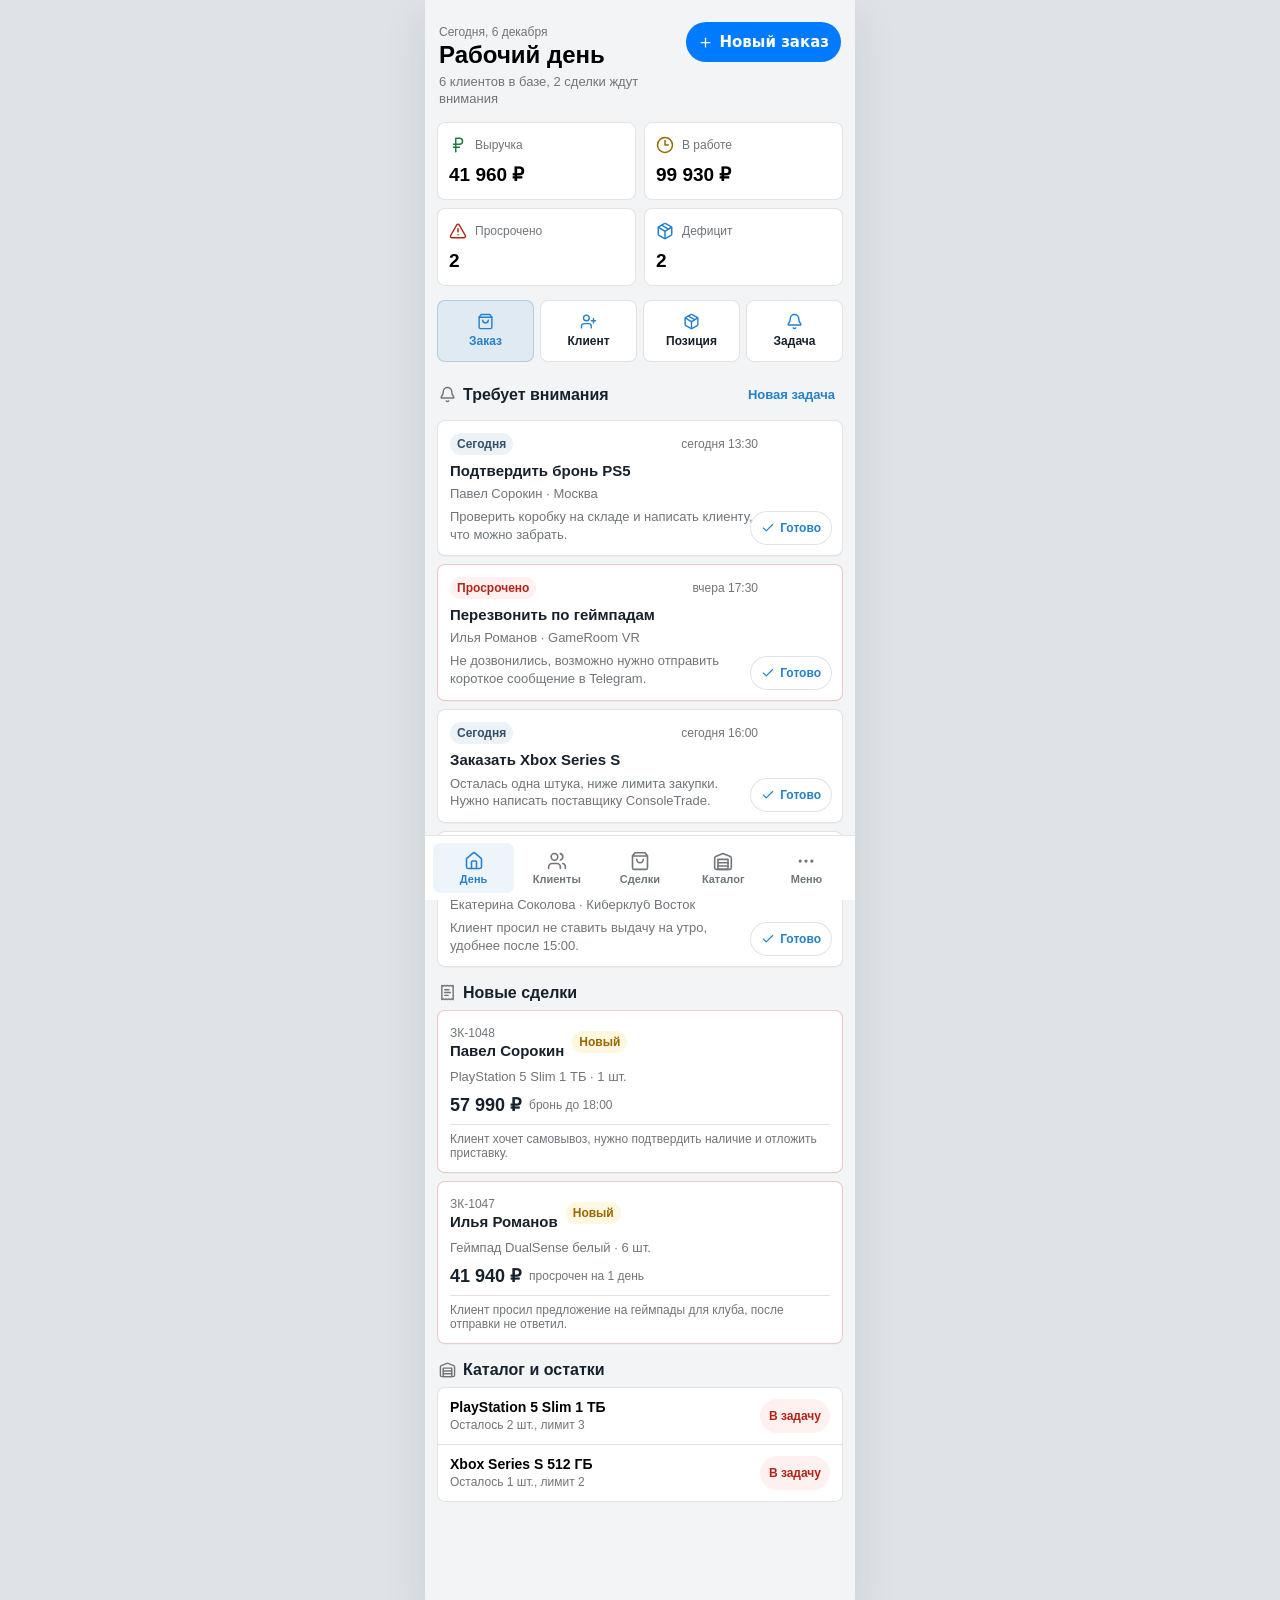
==== commit 0386c820: "Make CRM demo interface universal" ====
--- a/demo/index.html
+++ b/demo/index.html
@@ -6,7 +6,7 @@
     <meta name="theme-color" content="#f4f4f5" />
     <link rel="icon" type="image/svg+xml" href="./favicon.svg" />
     <title>CRM в Telegram</title>
-    <script type="module" crossorigin src="./assets/index-D5_GnXc3.js"></script>
+    <script type="module" crossorigin src="./assets/index-DUJlu_Xv.js"></script>
     <link rel="stylesheet" crossorigin href="./assets/index-DSJW0woO.css">
   </head>
   <body>
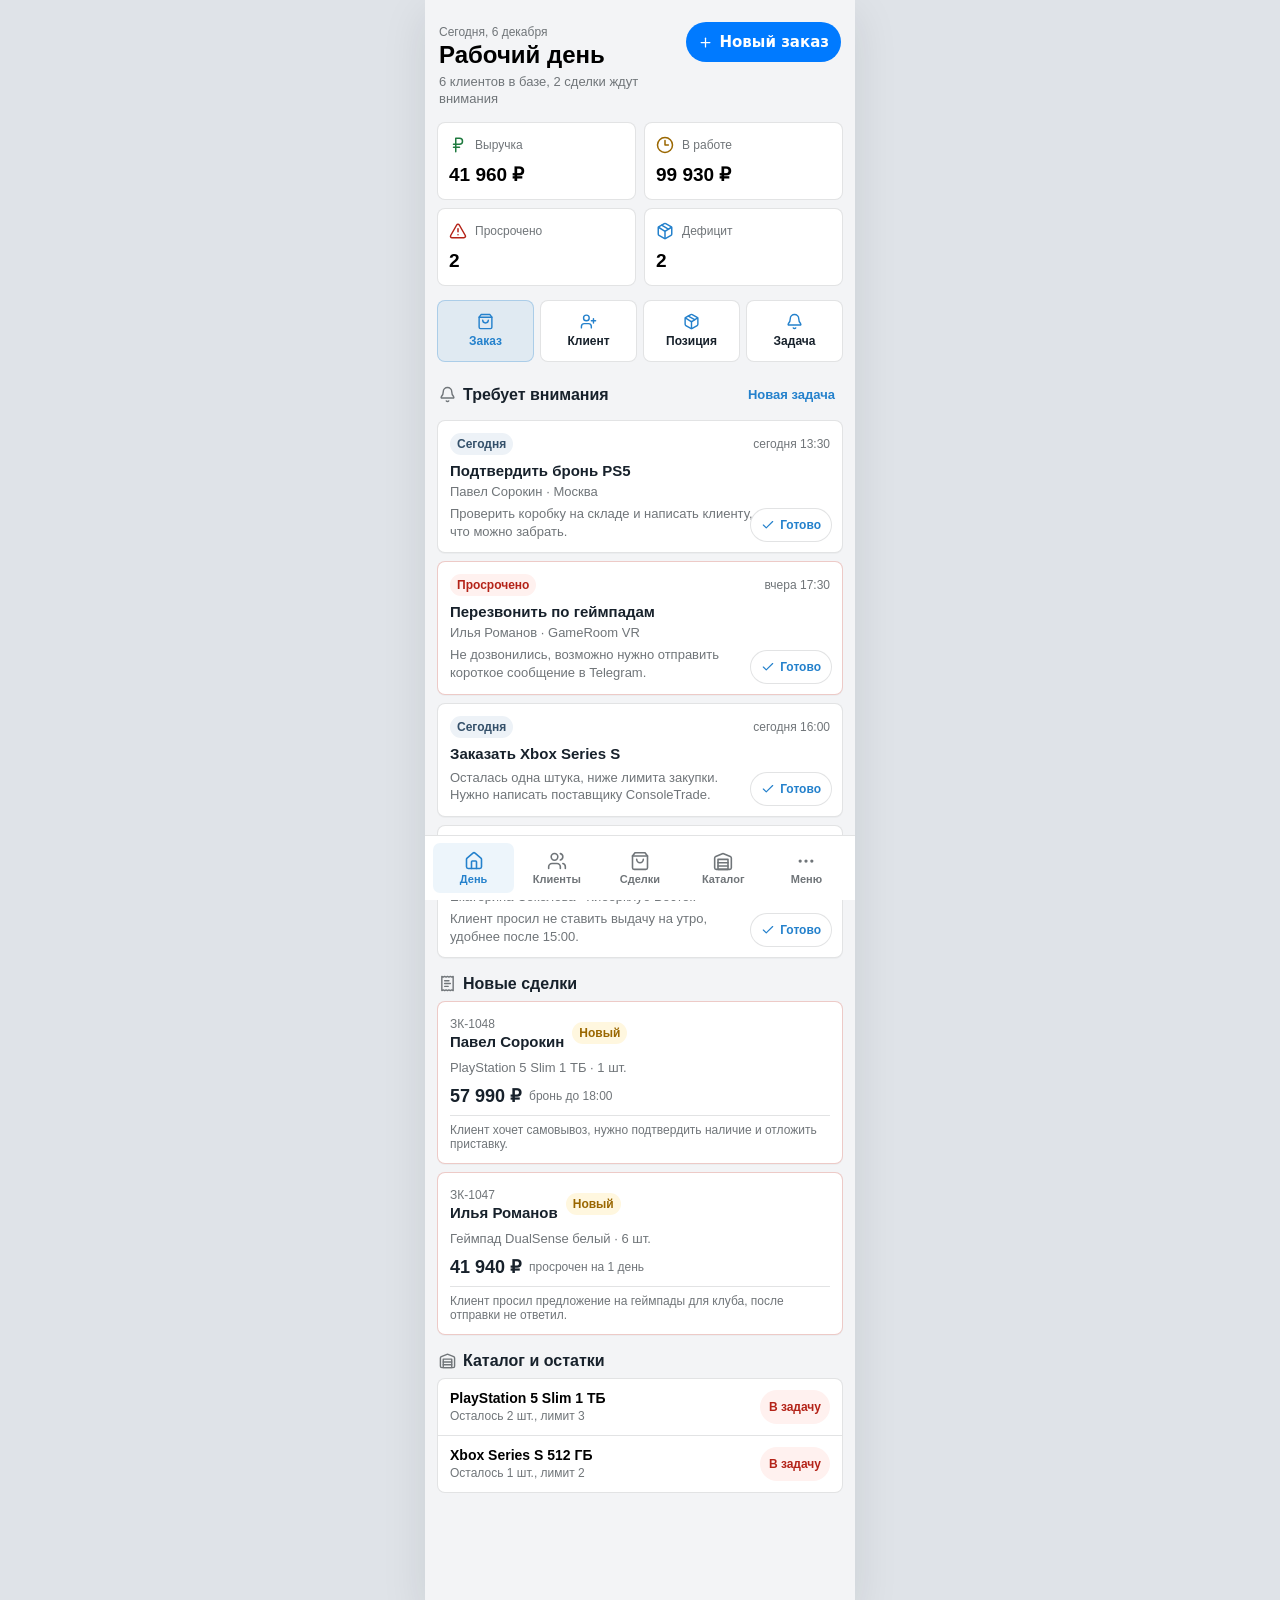
==== commit 5aee34ee: "Update CRM form interactions" ====
--- a/demo/index.html
+++ b/demo/index.html
@@ -6,8 +6,8 @@
     <meta name="theme-color" content="#f4f4f5" />
     <link rel="icon" type="image/svg+xml" href="./favicon.svg" />
     <title>CRM в Telegram</title>
-    <script type="module" crossorigin src="./assets/index-DUJlu_Xv.js"></script>
-    <link rel="stylesheet" crossorigin href="./assets/index-DSJW0woO.css">
+    <script type="module" crossorigin src="./assets/index-BJHWEUnX.js"></script>
+    <link rel="stylesheet" crossorigin href="./assets/index-BkWOHyeb.css">
   </head>
   <body>
     <div id="root"></div>
--- a/demo/assets/index-BkWOHyeb.css
+++ b/demo/assets/index-BkWOHyeb.css
@@ -0,0 +1 @@
+.tgui-f23c0e195677169c{background:var(--tgui--bg_color);overflow:hidden}.tgui-947b927060015de8{max-height:0;transition:max-height .1s ease-in-out}.tgui-60e7968097edfa6f{color:var(--tgui--link_color);transition:transform .15s ease-out}.tgui-c900ecbd6d8d6d5e{transform:rotate(180deg)}.tgui-b8dfba0b5c3d054c{--tgui--cell--middle--padding:16px 0;align-items:center;gap:24px;padding:0 24px;display:flex}.tgui-7b5bccbb645b495f{gap:16px}.tgui-7edaaf0c57797623{background:var(--tgui--tertiary_bg_color)}.tgui-56b2e897ed7ccb22,.tgui-aaa795d78c356ac1{justify-content:center;align-items:center;display:flex}.tgui-8735a62be5a8b8a7{min-width:0;max-width:100%;padding:var(--tgui--cell--middle--padding);flex-direction:column;flex-grow:1;gap:2px;display:flex}.tgui-1c6d7865a76a19bc,.tgui-8735a62be5a8b8a7>*{text-overflow:ellipsis;overflow:hidden}.tgui-b8dfba0b5c3d054c:not(.tgui-6c49dadccf648a5b) .tgui-1c6d7865a76a19bc,.tgui-b8dfba0b5c3d054c:not(.tgui-6c49dadccf648a5b) .tgui-8735a62be5a8b8a7>*{white-space:nowrap}.tgui-46dd90b57ffed25f{color:var(--tgui--subtitle_text_color)}.tgui-a894f59f4c5ad72f{align-items:center;gap:4px;display:inline-flex}.tgui-bb909928b48f948b,.tgui-d528ef65a8b76273,.tgui-fc059ed3ac5799a6{color:var(--tgui--hint_color)}.tgui-7b5bccbb645b495f{--tgui--cell--middle--padding:12px 0;padding:0 16px}@media (hover:hover) and (pointer:fine){.tgui-b8dfba0b5c3d054c:hover{background:var(--tgui--tertiary_bg_color)}}.tgui-b5d680db78c4cc2e{cursor:pointer;isolation:isolate;transition:opacity .15s ease-out;position:relative}.tgui-b5d680db78c4cc2e[readonly]{cursor:default;pointer-events:visible}.tgui-b5d680db78c4cc2e[disabled]{cursor:default;opacity:.35}.tgui-34eb6f8b96874d40:active,.tgui-7c5d6c1f6bbe3eaf:active{opacity:.65}@media (hover:hover) and (pointer:fine){.tgui-34eb6f8b96874d40:hover,.tgui-7c5d6c1f6bbe3eaf:hover{opacity:.85}}.tgui-8071f6e38c77bc0b{border-radius:inherit;transition:background-color .15s ease-out;position:absolute;inset:0;overflow:hidden}.tgui-e156954daf886976{background:var(--tgui--outline);content:"";opacity:0;border-radius:50%;width:24px;height:24px;margin:-12px 0;animation:.3s cubic-bezier(.3,.3,.5,1) tgui-81605f53eca39186;position:absolute}@keyframes tgui-81605f53eca39186{0%{opacity:1;transform:scale(1)}30%{opacity:1}to{opacity:0;transform:scale(8)}}.tgui-30064fce0d501f17{font-size:var(--tgui--subheadline1--font_size);line-height:var(--tgui--subheadline1--line_height)}.tgui-8f63cd31b2513281{font-size:var(--tgui--subheadline2--font_size);line-height:var(--tgui--subheadline2--line_height)}.tgui-c3e2e598bd70eee6{font-family:var(--tgui--font-family)}.tgui-080a44e6ac3f4d27{margin:0}.tgui-5c92f90c2701fa17{font-weight:var(--tgui--font_weight--accent1)}.tgui-809f1f8a3f64154d{font-weight:var(--tgui--font_weight--accent2)}.tgui-5b8bdfbd2af10f59{font-weight:var(--tgui--font_weight--accent3)}.tgui-c602097b30e4ede9{text-transform:uppercase}.tgui-2916d621b0ea5857{font-size:var(--tgui--caption1--font_size);line-height:var(--tgui--caption1--line_height)}.tgui-937d123c23df98b3{font-size:var(--tgui--caption2--font_size);line-height:var(--tgui--caption2--line_height)}.tgui-65c206f0fd891b6b{font-size:var(--tgui--text--font_size);line-height:var(--tgui--text--line_height)}.tgui-91c5537b51b490a7{border-radius:50%}.tgui-305551eb3f5abb68.tgui-305551eb3f5abb68{background-color:var(--tgui--secondary_fill);color:var(--tgui--link_color)}.tgui-30d8642662534eb5{background-color:var(--tgui--tertiary_bg_color);box-shadow:0 0 0 1px var(--tgui--outline);justify-content:center;align-items:center;display:flex;position:relative}.tgui-1191c597a64dbd25{border-radius:inherit;-o-object-fit:cover;object-fit:cover;visibility:hidden;width:100%;height:100%;display:block;position:absolute}.tgui-72bd4140eca37f53 .tgui-1191c597a64dbd25{visibility:visible}.tgui-5ee2f1c6e1da49b5{justify-content:center;align-items:center;display:flex;position:absolute}.tgui-e3bcc434a6ee9317{position:absolute;top:-12px;right:-12px}.tgui-562f7459d74103ea{box-sizing:border-box;border-radius:20px;justify-content:center;align-items:center;min-width:20px;height:20px;margin:0 6px;padding:0 5px;display:inline-flex}.tgui-c1a5e9170826a773{height:24px;padding:0 6px}.tgui-4f69ed647e40e245{border-radius:50%;width:6px;height:6px;margin:7px;display:inline-block}.tgui-6e63faaa2b33f4ae{background:var(--tgui--button_color);color:var(--tgui--button_text_color)}.tgui-4b52474c713ffa7c{background:var(--tgui--destructive_text_color);color:var(--tgui--button_text_color)}.tgui-0278f262d68294f0{background:var(--tgui--secondary_fill);color:var(--tgui--link_color)}.tgui-0883e451f3707277{background:var(--tgui--plain_background);color:var(--tgui--plain_foreground)}.tgui-6b3dbcedd9052940{background:var(--tgui--white);color:var(--tgui--link_color)}.tgui-e05fce4753086879{font-size:var(--tgui--headline--font_size);line-height:var(--tgui--headline--line_height)}.tgui-c6d7432a5c12debe{font-size:var(--tgui--large_title--font_size);line-height:var(--tgui--large_title--line_height)}.tgui-2fc52ee93e8068a6{font-size:var(--tgui--title1--font_size);line-height:var(--tgui--title1--line_height)}.tgui-72c2a480384c4fb1{font-size:var(--tgui--title2--font_size);line-height:var(--tgui--title2--line_height)}.tgui-45c5f45d3e9105f4{font-size:var(--tgui--title3--font_size);line-height:var(--tgui--title3--line_height)}.tgui-54214e0db34f53c3{position:absolute;top:0;right:-12px}.tgui-28e0a2576155be01{display:flex}.tgui-28e0a2576155be01>:not(:first-child){margin-left:-12px}.tgui-28e0a2576155be01>*{box-shadow:0 0 0 3px var(--tgui--bg_color)}.tgui-c3d21871b48e0ba3{background:var(--tgui--bg_color);gap:20px;padding:16px 20px;display:flex;position:relative;overflow:hidden}.tgui-7b260d7ad33f3ba0:not(.tgui-f80265c401d577b0){box-shadow:var(--tgui--base--section--box_shadow)}.tgui-cefdf70a2d9648ea{border-radius:16px}.tgui-f80265c401d577b0{padding:20px}.tgui-f80265c401d577b0 .tgui-2646957e5c9379f3{color:var(--tgui--white)}.tgui-f80265c401d577b0 .tgui-62a759a0c54c3667{color:var(--tgui--white);opacity:.8}.tgui-d67d90bbcab86e14{background:var(--tgui--bg_color)}.tgui-7b260d7ad33f3ba0.tgui-d67d90bbcab86e14{border:1px solid var(--tgui--outline);box-shadow:none;border-radius:16px;margin:8px 20px}.tgui-cefdf70a2d9648ea.tgui-d67d90bbcab86e14{background:var(--tgui--quartenary_bg_color);margin:8px 16px}.tgui-11921b54915b369c{position:absolute;inset:0}.tgui-a04b768cea14d789{z-index:var(--tgui--z-index--simple);flex-direction:column;flex:1 1 0;gap:2px;display:flex}.tgui-62a759a0c54c3667{color:var(--tgui--subtitle_text_color)}.tgui-1e638bcb841cdfbc{color:var(--tgui--hint_color)}.tgui-5e0d89b3bc8342d8{gap:4px;margin-top:10px;display:flex}.tgui-fa2f2ea4a4ffc035{border-radius:50%;height:28px}.tgui-79024fcb6d81ad79{background:var(--tgui--secondary_fill);border-left:3px solid var(--tgui--link_color);border-radius:4px;padding:6px 28px 8px 12px;position:relative}.tgui-16ed20e7a6e2daa0{color:var(--tgui--text_color)}.tgui-bd5b6cd161834705{display:block;position:absolute;top:4px;right:6px}.tgui-6c9b3f1fd52a3108{color:var(--tgui--link_color)}.tgui-117e77cd385a9c8d{box-sizing:border-box;border:none;border-radius:8px;justify-content:center;align-items:center;min-width:80px;max-width:100%;text-decoration:none;display:inline-flex}.tgui-726846958fe7f4a0{flex-grow:1;width:100%}.tgui-117e77cd385a9c8d:after{background:var(--tgui--bg_color);content:"";opacity:0;transition:opacity .15s ease-out;position:absolute;inset:0}.tgui-06cc94d03a7c4dd7,.tgui-8310172a5320ab71{justify-content:center;align-items:center;display:flex}.tgui-5f6014c0f063b6de{text-overflow:ellipsis;white-space:nowrap;z-index:var(--tgui--z-index--simple);overflow:hidden}.tgui-014f2b7d196b090d.tgui-014f2b7d196b090d{background:inherit;border-radius:inherit;color:var(--tgui--button--spinner-color);cursor:auto;justify-content:center;align-items:center;width:100%;height:100%;display:flex;position:absolute}.tgui-13f23a224303ddaa{border-radius:20px;gap:6px;min-width:34px;height:36px;padding:8px 12px}.tgui-1a16a49d89076ff4{gap:8px;min-width:42px;height:42px;padding:8px 14px}.tgui-9cef742a22f195c9{gap:10px;height:50px;padding:10px 20px}.tgui-8a1ca9efa24f4809{--tgui--button--hovered-opacity:.15;--tgui--button--spinner-color:var(--tgui--button_text_color);background:var(--tgui--button_color);color:var(--tgui--button_text_color)}.tgui-91bda9a36246a33c{--tgui--button--hovered-opacity:.07;--tgui--button--spinner-color:var(--tgui--link_color);background:var(--tgui--secondary_fill);color:var(--tgui--link_color)}.tgui-48956537c34690db{--tgui--button--hovered-opacity:.03;--tgui--button--spinner-color:var(--tgui--plain_foreground);color:var(--tgui--link_color);background:0 0}.tgui-93106efd6b6d66ee{background:var(--tgui--plain_background)}.tgui-93106efd6b6d66ee,.tgui-e884e36ff1faa596{--tgui--button--hovered-opacity:.5;--tgui--button--spinner-color:var(--tgui--plain_foreground);color:var(--tgui--plain_foreground)}.tgui-e884e36ff1faa596{background:inherit;box-shadow:0 0 0 1px var(--tgui--outline)}.tgui-ba6d30cc81e39ae5{--tgui--button--hovered-opacity:.5;--tgui--button--spinner-color:var(--tgui--surface_dark);background:var(--tgui--white)}.tgui-55e8aa7f5cea2280.tgui-1a16a49d89076ff4{border-radius:12px}.tgui-55e8aa7f5cea2280:after{content:unset}.tgui-490cb0f5ec4998f3 .tgui-06cc94d03a7c4dd7,.tgui-490cb0f5ec4998f3 .tgui-5f6014c0f063b6de,.tgui-490cb0f5ec4998f3 .tgui-8310172a5320ab71{opacity:0}@media (hover:hover) and (pointer:fine){.tgui-117e77cd385a9c8d:hover:after{opacity:var(--tgui--button--hovered-opacity)}}.tgui-0ac8c3540e603b63{color:var(--tgui--link_color)}.tgui-562a3eae646b486d{color:var(--tgui--hint_color)}.tgui-dbf261f4b3046bb3{background:var(--tgui--tertiary_bg_color);border-radius:20px;display:inline-block;position:relative;overflow:hidden;box-shadow:0 32px 64px #0000000a,0 0 2px 1px #00000005}.tgui-c6ad96fdf8ce4b28{background:var(--tgui--plain_foreground)}.tgui-80c6a0ba7b3c11fd{--tgui--cell--middle--padding:16px 0;background:var(--tgui--card_bg_color);padding:0 20px}.tgui-814d1971a92687e3{--tgui--text_color:var(--tgui--white);--tgui--hint_color:#ffffffbf;background:linear-gradient(180deg,transparent 0,var(--tgui--black) 100%);padding-top:48px;position:absolute;bottom:0;left:0;right:0}.tgui-422c21c917cc0873{-webkit-line-clamp:2;white-space:break-spaces;-webkit-box-orient:vertical;display:-webkit-box}.tgui-27c5a061c5f35c04{font-weight:var(--tgui--font_weight--accent2)}.tgui-814d1971a92687e3 .tgui-27c5a061c5f35c04{color:var(--tgui--white)}.tgui-79efb12936705a6f{position:absolute;top:16px;right:16px}.tgui-6372c64c79ad2959{box-sizing:border-box;-webkit-user-select:none;user-select:none;border-radius:10px;justify-content:center;align-items:center;gap:8px;padding:8px 12px;display:inline-flex}.tgui-b8b077d7e3491b30{background:var(--tgui--surface_primary);box-shadow:0 12px 24px #0000000d}.tgui-ccc3e4a302799418{background:var(--tgui--plain_background)}.tgui-fdfccf8f92c11530{box-shadow:0 0 0 1px var(--tgui--outline);border-radius:10px}.tgui-9c7ff8cd23a6ea9a{color:var(--tgui--plain_foreground);text-overflow:ellipsis;flex:1 1 0;overflow:hidden}.tgui-0d7ce20ebc0fc7aa{margin-right:2px}.tgui-67f596882eb2b6ab{color:var(--tgui--secondary_hint_color);align-items:center;margin-top:1.5px;display:flex}.tgui-a8ce18a8594cea9b{box-sizing:border-box;color:var(--tgui--link_color);background:0 0;border:none;align-items:center;gap:24px;width:100%;height:48px;padding:10px 24px;display:flex}.tgui-6e7ca796043fe6ca{color:var(--tgui--destructive_text_color)}.tgui-f464dba82cb8b46e{gap:18px;height:44px;padding:8px 18px}.tgui-c5be765fabc1327f{text-align:right}.tgui-437ab2028f14c95c{color:var(--tgui--secondary_hint_color);align-items:center;gap:12px;display:flex}.tgui-4af039094fb946b4{color:var(--tgui--hint_color);margin:2px 0 0}.tgui-97dd747d03e9d3e0{color:var(--tgui--hint_color);align-items:center;gap:8px;display:flex}.tgui-64a5a0dc5509605e{overflow-wrap:anywhere;flex-grow:1}.tgui-3b026a2674eb3f4c{flex-shrink:0}.tgui-dda0e80fdf796ba5{border:none;border-radius:12px;padding:8px;display:inline-flex}.tgui-b92d762e02762017{border-radius:50%;padding:6px}.tgui-93cba8aff2e72079{background:var(--tgui--secondary_fill);color:var(--tgui--link_color)}.tgui-08ef1486bc111162{color:var(--tgui--link_color);background:0 0}.tgui-2250ff52f0b5cf71{background:var(--tgui--plain_background);color:var(--tgui--plain_foreground)}.tgui-53781f3cf83e8be1{background:inherit;box-shadow:0 0 0 1px var(--tgui--outline);color:var(--tgui--plain_foreground)}.tgui-39e9f02ce4b4b950{gap:12px;display:flex}.tgui-b3d7f75461a64b76{gap:8px}.tgui-c5545e0bc6105e48{box-sizing:border-box;color:var(--tgui--link_color);background:0 0;border:none;border-radius:12px;flex-direction:column;flex:1 0 0;justify-content:center;align-items:center;gap:3px;min-width:64px;max-width:100%;min-height:60px;padding:0 12px;display:flex}.tgui-bf32cd3c110b8729{gap:4px;min-width:72px;min-height:64px}.tgui-99a630d0096f2169{background:var(--tgui--secondary_fill)}.tgui-30bf4976f818e8bf{background:var(--tgui--plain_background);color:var(--tgui--plain_foreground)}.tgui-c0c9bf3b1a53a8a4{max-width:inherit;text-overflow:ellipsis;white-space:nowrap;overflow:hidden}.tgui-389a43acd684137a>:not(:last-child){margin-bottom:12px}.tgui-cfed40fe81d34ad5{box-sizing:border-box;padding:10px 18px}.tgui-e5c3a5b87f8b1f46{flex-direction:column;justify-content:center;align-items:center;gap:24px;padding:32px;display:flex;overflow:hidden}.tgui-9c3dbc0ef84585d4{overflow-wrap:anywhere;text-align:center;margin:0}.tgui-87cd6af55f73428d{color:var(--tgui--hint_color)}.tgui-87cd6af55f73428d:not(:first-child){margin-top:8px}.tgui-8e15431b81f6601e .tgui-db9be63c4fecf79b{background:var(--tgui--section_bg_color);box-shadow:0 1px 2px #0000001a}.tgui-97eca24324122dbc .tgui-4b78bed6e925088e{background:var(--tgui--section_bg_color);border-radius:12px}.tgui-97eca24324122dbc .tgui-4b78bed6e925088e>:first-child{border-radius:12px 12px 0 0}.tgui-97eca24324122dbc .tgui-4b78bed6e925088e>:last-child{border-radius:0 0 12px 12px}.tgui-97eca24324122dbc .tgui-4b78bed6e925088e>:only-child{border-radius:12px}.tgui-8af0d10d5540c6cc{border-top:none;border-color:var(--tgui--outline);border-width:var(--tgui--border--width);margin:0}.tgui-dbb364e8ced00cc8{padding:12px 24px}.tgui-8c4c6f82ba895475{padding:8px 16px 0}.tgui-8ebba379083b615a{text-align:center;padding:16px 24px 20px}.tgui-8c4c6f82ba895475.tgui-8ebba379083b615a{padding:16px 16px 0}.tgui-67471b69da3e3062{color:var(--tgui--section_header_text_color)}.tgui-d0251b46536ac046{color:var(--tgui--link_color);padding:20px 24px 4px 22px}.tgui-34fd1a25cc171439{color:var(--tgui--text_color);padding-left:24px}.tgui-b7217abb24e8763a{color:var(--tgui--section_header_text_color);padding:16px 16px 8px}.tgui-b7217abb24e8763a.tgui-34fd1a25cc171439{color:var(--tgui--text_color);padding:0 0 12px}.tgui-f492b616576c67fb{gap:9px;padding:12px;display:flex}.tgui-d45985ba4cb27e5f{background:var(--tgui--tertiary_bg_color);border-radius:2px;width:100%;min-width:3px;height:3px}.tgui-352b8d247f473986{background:var(--tgui--link_color)}.tgui-b53f1370d519b689{flex-direction:column;gap:24px;margin:0;padding:32px 44px;display:flex}.tgui-732e8859c58ffb77{flex-direction:row}.tgui-4614301efc783534{-webkit-overflow-scrolling:touch;scrollbar-width:none;display:flex;overflow-x:scroll}.tgui-4e145f66199825da::-webkit-scrollbar{display:none}.tgui-caaaa27ccfa566b7{--tgui--timeline--item--thickness:4px;--tgui--timeline--item--size:12px;gap:32px;display:flex}.tgui-caaaa27ccfa566b7:last-child .tgui-3fc2f0d7045d23d8{display:none}.tgui-0f46575488c31b93{min-width:var(--tgui--timeline--item--size);position:relative}.tgui-d7ba9c56743387af{height:var(--tgui--timeline--item--size);width:var(--tgui--timeline--item--size);border-radius:50%;top:4px;left:0}.tgui-3fc2f0d7045d23d8,.tgui-d7ba9c56743387af{background:var(--tgui--quartenary_bg_color);position:absolute}.tgui-3fc2f0d7045d23d8{height:calc(100% - 4px);width:var(--tgui--timeline--item--thickness);border-radius:2px;top:24px;bottom:0;left:50%;transform:translate(-50%)}.tgui-bf9f87dd32ecad81{overflow:hidden}.tgui-2b850faa8f3a520a{margin-bottom:4px;display:inline-block}.tgui-b9a4d9afcd70e355{color:var(--tgui--hint_color)}.tgui-581d134185fd28b4 .tgui-d7ba9c56743387af,.tgui-dcd66bc07faad440 .tgui-3fc2f0d7045d23d8,.tgui-dcd66bc07faad440 .tgui-d7ba9c56743387af{background:var(--tgui--link_color)}.tgui-566b727e7a35e935 .tgui-0f46575488c31b93{--tgui--timeline--item--size:16px}.tgui-566b727e7a35e935 .tgui-d7ba9c56743387af{top:6px}.tgui-566b727e7a35e935 .tgui-3fc2f0d7045d23d8{height:calc(100% + 26px);top:6px}.tgui-f461f2eeb28c21d0{flex-direction:column;gap:24px}.tgui-f461f2eeb28c21d0 .tgui-0f46575488c31b93{height:var(--tgui--timeline--item--size);align-items:center;display:flex}.tgui-f461f2eeb28c21d0 .tgui-d7ba9c56743387af{top:0}.tgui-f461f2eeb28c21d0 .tgui-3fc2f0d7045d23d8{height:var(--tgui--timeline--item--thickness);width:calc(100% + 36px);top:50%;left:0;transform:translateY(-50%)}.tgui-f461f2eeb28c21d0 .tgui-2b850faa8f3a520a{white-space:nowrap}.tgui-81a5164cd16c05d5{stroke:var(--tgui--link_color);transform:rotate(-90deg)}.tgui-ced47fd163a53511{border-radius:2px;height:4px;position:relative;overflow:hidden}.tgui-44060f289fdbdb84:after{content:"";opacity:.4;inset:0}.tgui-027278a6d6708965,.tgui-44060f289fdbdb84:after{background:var(--tgui--link_color);position:absolute}.tgui-027278a6d6708965{border-radius:inherit;height:100%;z-index:var(--tgui--z-index--simple);transition:width .2s}.tgui-97f2df57786b02dc{position:relative}.tgui-3eb6091f664c15d6:after,.tgui-3eb6091f664c15d6:before{content:"";z-index:var(--tgui--z-index--simple);position:absolute;inset:0}.tgui-97f2df57786b02dc:before{background:var(--tgui--secondary_bg_color)}.tgui-97f2df57786b02dc:not(.tgui-ecf101b3117a96c8):after{background-color:var(--tgui--bg_color);z-index:var(--tgui--z-index--skeleton);animation:1.8s linear infinite tgui-3a837cc9661e7502}@keyframes tgui-3a837cc9661e7502{0%,to{opacity:.4}50%{opacity:.7}}.tgui-bed09b0692380ce7{box-sizing:border-box;-webkit-user-select:none;user-select:none;max-width:460px;transition:transform .32s cubic-bezier(.3,.3,.5,1);animation:.34s cubic-bezier(.3,.3,.5,1) tgui-738ce40067f9bb6e;position:fixed;bottom:10px;left:10px;right:10px}.tgui-a869502f11f22b6c{-webkit-backdrop-filter:blur(28px);backdrop-filter:blur(28px);background:var(--tgui--surface_dark);box-sizing:border-box;border-radius:10px;align-items:center;gap:12px;width:100%;padding:10px 16px 10px 10px;display:flex;position:sticky;inset:0}.tgui-a1e25a2488982fc5{transform:translateY(140%)}.tgui-c2ca59c94a46245e{bottom:16px}.tgui-c2ca59c94a46245e .tgui-a869502f11f22b6c{border-radius:14px}.tgui-093aea87229643ac,.tgui-229bfa1a0a8ac43f{color:var(--tgui--toast_accent_color);align-items:center;display:flex}.tgui-7d8f183ba67229e9{color:var(--tgui--white);flex-direction:column;flex:1 1 0;gap:1px;display:flex}@keyframes tgui-738ce40067f9bb6e{0%{transform:translateY(140%)}to{transform:translateZ(0)}}.tgui-4d26fba7185ffa9f{color:var(--tgui--toast_accent_color);background:0 0;border:none;padding:0}.tgui-86f452d8e92a2075{display:table;position:relative}.tgui-86f452d8e92a2075:before{background-color:var(--tgui--bg_color);content:"";z-index:var(--tgui--z-index--simple);background-image:url(./2d82b92e720462f8dd3b-Bh4Fahcw.svg);transition:all .4s;position:absolute;inset:0}.tgui-aff2a6268e887037:before{opacity:0}.tgui-abbb25a9ce45033e{cursor:pointer;position:relative}.tgui-6e9776e8c33b2626{cursor:default;opacity:.3}.tgui-21b20ecaad17ccf9{color:var(--tgui--outline);display:block}.tgui-bca5056bf34297b0{color:var(--tgui--link_color);opacity:0;transition:opacity .15s ease-out;position:absolute;top:0}.tgui-60cf4cc79ba44c4f:checked~.tgui-bca5056bf34297b0{opacity:1}.tgui-b9fd8cdf929947df{white-space:nowrap;clip:rect(0,0,0,0);clip-path:inset(50%);opacity:0;border:0;width:1px;height:1px;margin:-1px;padding:0;position:absolute;overflow:hidden}.tgui-a03137b1ed760aaf{gap:10px;min-height:48px;padding:10px 12px 10px 16px;display:flex}.tgui-ca1c0e2d013ae260{min-height:50px;padding:10px 16px}.tgui-f3ab78c8048cb9dc{background:conic-gradient(#0c28ff 0deg,#03ffff 60deg,#24d627 120deg,#fdff22 180deg,#ff2227 240deg,#fe2df6 300deg,#7122ff 1turn);border-radius:50%;justify-content:center;align-items:center;width:24px;height:24px;display:flex;position:relative}.tgui-93beab8699996b1e{border-radius:50%;width:16px;height:16px}.tgui-93beab8699996b1e:after,.tgui-93beab8699996b1e:before{border-radius:inherit;content:"";position:absolute}.tgui-93beab8699996b1e:before{background:var(--tgui--bg_color);inset:2px}.tgui-93beab8699996b1e:after{background:inherit;inset:4px}.tgui-21dba5277ef0ddd7{flex:1 1 0}.tgui-8ca550c2fc85eff5{background:var(--tgui--bg_color);padding:20px 22px 16px;position:relative}.tgui-8ca550c2fc85eff5 .tgui-9f9a52f695b85cc9{background:var(--tgui--bg_color);color:var(--tgui--secondary_hint_color);text-overflow:ellipsis;white-space:nowrap;border-radius:5px;max-width:calc(100% - 86px);padding:0 6px;position:absolute;top:6px;left:32px;overflow:hidden}.tgui-4a83fef1f04acb0e{pointer-events:none;position:relative}.tgui-7707c5d942b7b9af.tgui-4a83fef1f04acb0e{opacity:.35}.tgui-8ca550c2fc85eff5.tgui-4a83fef1f04acb0e:after{background:var(--tgui--bg_color);content:"";opacity:.5;position:absolute;inset:0}.tgui-0f5050defacbf813{box-sizing:border-box;align-items:center;display:flex}.tgui-16b3783d394bc7db,.tgui-8f04eff653cfa5e5{display:flex}.tgui-8ca550c2fc85eff5 .tgui-0f5050defacbf813{box-shadow:0 0 0 2px var(--tgui--outline);border-radius:14px}.tgui-8ca550c2fc85eff5.tgui-41b168516bddcf4b .tgui-9f9a52f695b85cc9{color:var(--tgui--destructive_text_color)}.tgui-8ca550c2fc85eff5.tgui-41b168516bddcf4b .tgui-0f5050defacbf813{box-shadow:0 0 0 2px var(--tgui--destructive_text_color)}.tgui-8ca550c2fc85eff5.tgui-89277928456f0e30 .tgui-9f9a52f695b85cc9{color:var(--tgui--link_color)}.tgui-8ca550c2fc85eff5.tgui-89277928456f0e30 .tgui-0f5050defacbf813{box-shadow:0 0 0 2px var(--tgui--link_color)}.tgui-7707c5d942b7b9af .tgui-0f5050defacbf813{background:var(--tgui--bg_color);border-radius:12px}.tgui-7707c5d942b7b9af.tgui-41b168516bddcf4b .tgui-0f5050defacbf813{box-shadow:0 0 0 1.5px var(--tgui--destructive_text_color)}.tgui-d9de1f32aee12a15{gap:12px;padding:12px 16px}.tgui-9b2ad13855aef059{min-height:48px}.tgui-c4863cd4c893a047{box-sizing:border-box;color:var(--tgui--text_color);resize:none;text-overflow:ellipsis;background:0 0;border:0;outline:0;width:100%;margin:0;padding:0;display:block}.tgui-c4863cd4c893a047::-webkit-inner-spin-button{-webkit-appearance:none}.tgui-c4863cd4c893a047::-webkit-outer-spin-button{-webkit-appearance:none}.tgui-c4863cd4c893a047::placeholder{color:var(--tgui--secondary_hint_color)}.tgui-6cca8a28a056cc34{--tgui--multiselect--min-height:52px;min-height:var(--tgui--multiselect--min-height);width:100%;position:relative}.tgui-1ed7193796bd9fff.tgui-1ed7193796bd9fff{min-height:var(--tgui--multiselect--min-height);padding-right:48px}.tgui-e9b05eb8feaa0359{color:var(--tgui--secondary_hint_color);position:absolute;right:16px}.tgui-c56e136f855e5144{--tgui--multiselect--gap:8px;box-sizing:border-box;gap:var(--tgui--multiselect--gap);flex-wrap:wrap;flex-grow:1;flex-shrink:1;max-width:100%;margin:0;padding:8px;display:flex;position:relative;overflow:hidden}.tgui-991d85450550abb9{max-width:calc(100% - var(--tgui--multiselect--gap));padding:6px 12px}.tgui-41e02fd2529dfbd2{appearance:none;box-shadow:none;color:var(--tgui--text_color);background:0 0;border:0;outline:none;flex-direction:column;flex:1;justify-content:center;width:100%;padding:0 8px;display:flex;position:relative}.tgui-41e02fd2529dfbd2::placeholder{color:var(--tgui--secondary_hint_color)}.tgui-41e02fd2529dfbd2[readonly]{cursor:default}.tgui-ac1d436c45aafe04 .tgui-41e02fd2529dfbd2{text-overflow:ellipsis;white-space:nowrap}.tgui-0b4134fd8d5c05ac{color:var(--tgui--hint_color);display:flex}.tgui-70d34454bcf3c3e4{background:var(--tgui--bg_color);box-sizing:border-box;border-radius:12px;width:100%;max-height:168px;margin-top:8px;overflow-y:scroll;box-shadow:0 32px 64px #0000000a,0 0 2px 1px #00000005}.tgui-6a25d2bd42bb932c{color:var(--tgui--hint_color)}.tgui-15f9ec3c119467a6{height:48px;padding:0 16px}.tgui-e3f4e376df0c272c{color:var(--tgui--link_color)}.tgui-e9c83f4f150e5513{z-index:var(--tgui--z-index--simple)}.tgui-97a62789a70393d0{position:absolute}.tgui-6ae8c47f9448321b{content:"";display:block;transform:translateY(1px)}.tgui-6c3deae89ec68e99{transform-origin:100%;transform:rotate(90deg)translate(50%,-50%)}.tgui-fed67e27ad8cb75f{transform:rotate(180deg)}.tgui-b27d1c4f6222569e{transform-origin:0;transform:rotate(-90deg)translate(-50%,-50%)}.tgui-9bfdebc3fdae031b{cursor:pointer;position:relative}.tgui-55c1caaee1c1e33e{cursor:default;opacity:.25}.tgui-18734a5360b84fba{color:var(--tgui--outline);display:block}.tgui-1ec4b447aa5cf66a{color:var(--tgui--link_color);opacity:0;position:absolute;top:0}.tgui-18734a5360b84fba,.tgui-1ec4b447aa5cf66a{transition:opacity .15s ease-out}.tgui-7cd9bbef46d9194c:checked~.tgui-18734a5360b84fba{opacity:0}.tgui-7cd9bbef46d9194c:checked~.tgui-1ec4b447aa5cf66a{opacity:1}.tgui-a641ca1e63331268{background:var(--tgui--bg_color);box-sizing:border-box;padding:32px 20px;position:fixed;inset:0}.tgui-a40b67b8ec9e3a49,.tgui-a641ca1e63331268{flex-direction:column;justify-content:center;align-items:center;display:flex;overflow:hidden}.tgui-a40b67b8ec9e3a49{text-overflow:ellipsis;white-space:nowrap;flex:1 1 0;max-width:100%}.tgui-bf64531d065e1bd9 .tgui-a40b67b8ec9e3a49{flex:unset}.tgui-7df9ee9d6d6586de,.tgui-a40b67b8ec9e3a49{text-overflow:ellipsis;white-space:nowrap;overflow:hidden}.tgui-7df9ee9d6d6586de{text-align:center;max-width:100%}.tgui-36c453f0a9d51371{flex-wrap:wrap;justify-content:center;gap:16px;margin-top:20px;display:flex}.tgui-0e77c7f1a1b82c84{--tgui--pin_input--buttons-gap:12px;--tgui--pin_input--button-width:33.3%;gap:var(--tgui--pin_input--buttons-gap);flex-flow:column wrap;width:100%;margin-top:52px;display:flex}.tgui-bf64531d065e1bd9 .tgui-0e77c7f1a1b82c84{--tgui--pin_input--button-width:76px}.tgui-49b69c407401f76c{gap:var(--tgui--pin_input--buttons-gap);justify-content:center;display:flex}.tgui-49b69c407401f76c:last-child{justify-content:flex-end}.tgui-fa5069ea6f3c02e4:last-child{margin-left:calc(var(--tgui--pin_input--buttons-gap) * 2)}.tgui-bf64531d065e1bd9 .tgui-49b69c407401f76c:last-child{justify-content:center}.tgui-bf64531d065e1bd9 .tgui-fa5069ea6f3c02e4:last-child{margin-left:calc(var(--tgui--pin_input--button-width) + var(--tgui--pin_input--buttons-gap))}.tgui-c793c3252df33bb0{color:var(--tgui--link_color);margin:auto;display:block}.tgui-6eaa561b38208c72{background:var(--tgui--tertiary_bg_color);color:var(--tgui--text_color);height:56px;width:var(--tgui--pin_input--button-width);border:none;border-radius:16px;padding:0}.tgui-3bea52c968cee224{border-radius:50%;width:76px;height:76px}.tgui-bad1e0d3a612c110{background:var(--tgui--bg_color);border:2.5px solid var(--tgui--divider);border-radius:12px;justify-content:center;align-items:center;width:40px;height:44px;padding:0;transition:border-color .15s ease-out;display:flex}.tgui-b9a1527d00258387{background:var(--tgui--link_color);opacity:.1;border:none;border-radius:50%;width:13px;height:13px}.tgui-b9a1527d00258387.tgui-1d6fb1351888c5e0{opacity:1}.tgui-bad1e0d3a612c110:focus-within{border-color:var(--tgui--link_color)}.tgui-9fa4f4531187df59{background:var(--tgui--text_color);border-radius:50%;width:8px;height:8px}.tgui-de477a8e3910f19f{cursor:pointer;display:block;position:relative}.tgui-d5c5e7402bfd8c12{cursor:default;opacity:.25}.tgui-bfcd091645843388{color:var(--tgui--outline);display:block}.tgui-8d2d5ba97b4abd79{color:var(--tgui--link_color);opacity:0;position:absolute;top:0}.tgui-8d2d5ba97b4abd79,.tgui-bfcd091645843388{transition:opacity .15s ease-out}.tgui-743a4b0f25e5d51b:checked~.tgui-bfcd091645843388{opacity:0}.tgui-743a4b0f25e5d51b:checked~.tgui-8d2d5ba97b4abd79{opacity:1}.tgui-0487bdb4329cd879{gap:4px;padding:12px;display:flex;position:relative}.tgui-6169bc2e9d6fdeb8{color:var(--tgui--tertiary_bg_color);position:relative}.tgui-6169bc2e9d6fdeb8:focus-visible{outline:2px solid var(--tgui--link_color)}.tgui-f0faaa15f44569ba{color:var(--tgui--link_color);position:absolute}.tgui-52ba7059852e9950{opacity:0;margin:0;position:absolute;top:0;bottom:0}.tgui-919c5658483cae11{position:relative}.tgui-a0742fd4c73756f7{appearance:none;background:inherit;border-radius:inherit;color:var(--tgui--text_color);border:none;outline:none;width:100%;padding:12px 58px 12px 16px}.tgui-025a45d791e466f6{color:var(--tgui--secondary_hint_color);pointer-events:none;position:absolute;top:50%;right:16px;transform:translateY(-50%)}.tgui-aa094d6480bfa32a{cursor:pointer;position:relative}.tgui-7d31e315f5cc4733{cursor:default;opacity:.25}.tgui-ad96577f259c5732{color:var(--tgui--link_color);opacity:0;transition:opacity .15s ease-out;display:block}.tgui-6988c618806a5171:checked~.tgui-ad96577f259c5732{opacity:1}.tgui-717c3649db8d5af2{--tgui--slider--thumb--size:12px;box-sizing:border-box;align-items:center;gap:24px;min-height:52px;padding:16px 24px;display:flex}.tgui-35faba867393ce37{cursor:pointer;height:var(--tgui--slider--thumb--size);border-radius:8px;width:100%;position:relative}.tgui-c591a831de13ba23{cursor:default;opacity:.35}.tgui-4de4feff2dcc975c,.tgui-e11a455378c63b15{border-radius:inherit;height:3px;margin-top:-1px;position:absolute;top:50%;left:0}.tgui-e11a455378c63b15{background-color:var(--tgui--tertiary_bg_color);box-sizing:border-box;justify-content:space-between;align-items:center;width:100%;display:flex}.tgui-4de4feff2dcc975c{background:var(--tgui--button_color);width:auto}.tgui-7fe9f0fbc9771947{isolation:isolate;height:100%;margin-left:calc(var(--tgui--slider--thumb--size) / 10);margin-right:calc(var(--tgui--slider--thumb--size) / 10);z-index:var(--tgui--z-index--simple);position:relative}.tgui-6598607160233201,.tgui-a56564bcfd4b56e5{justify-content:center;align-items:center;margin-top:3px;display:flex}.tgui-d2e2a2e28ef0f746{--tgui--slider--thumb--size:24px;gap:20px;padding:20px}.tgui-d2e2a2e28ef0f746 .tgui-4de4feff2dcc975c,.tgui-d2e2a2e28ef0f746 .tgui-e11a455378c63b15{height:4px;margin-top:-2px}.tgui-b632646f586ff14d{background:var(--tgui--secondary_hint_color);border-radius:50%;width:2px;height:2px;position:absolute}.tgui-2b0a006b5a9ffd68{background:var(--tgui--secondary_hint_color);opacity:.35}.tgui-7951a89b824476b3{background:var(--tgui--tertiary_bg_color);border-radius:3px;width:4px;height:20px}.tgui-7951a89b824476b3.tgui-2b0a006b5a9ffd68{background:var(--tgui--button_color);opacity:1}.tgui-b632646f586ff14d:not(.tgui-7951a89b824476b3):first-child{transform:translate(50%)}.tgui-b632646f586ff14d:last-child{transform:translate(-150%)}.tgui-7951a89b824476b3:last-child{transform:translate(-100%)}.tgui-83b7253102c6addc{background:var(--tgui--button_color);height:var(--tgui--slider--thumb--size);-webkit-user-select:none;user-select:none;width:var(--tgui--slider--thumb--size);z-index:var(--tgui--z-index--simple);border-radius:50%;position:absolute;top:50%;transform:translate(-50%,-50%)}.tgui-96f5864d281f94a8{background:var(--tgui--white);box-shadow:0 6px 6.5px #0000001f,0 .5px 2px #0000001f}.tgui-abdeb837bfc726cb{width:100%;height:100%}.tgui-a1dc55b304d32032{cursor:pointer;border-radius:16px;align-items:center;width:52px;height:32px;display:flex;position:relative;overflow:hidden}.tgui-57a00e000de7483d{cursor:default;opacity:.4}.tgui-3acc6d0262399734:before{background:var(--tgui--secondary_bg_color);content:"";position:absolute;inset:0}.tgui-2776944549f431fc .tgui-3acc6d0262399734:before{border:3px solid var(--tgui--secondary_hint_color);border-radius:16px}.tgui-3acc6d0262399734:after{content:"";border-radius:50%;position:absolute;top:50%;transform:translateY(-50%)}.tgui-2776944549f431fc .tgui-3acc6d0262399734:after{background:var(--tgui--secondary_hint_color);width:16px;height:16px;margin-left:8px}.tgui-b70ccb0e7742541a .tgui-3acc6d0262399734:after{background:var(--tgui--white);width:28px;height:28px;margin-left:2px;box-shadow:0 3px 1px #0000000f,0 3px 8px #00000026,0 0 0 1px #0000000a}.tgui-edfaab8ff474b0de:checked+.tgui-3acc6d0262399734:before{background-color:var(--tgui--link_color);border-color:var(--tgui--link_color)}.tgui-2776944549f431fc .tgui-edfaab8ff474b0de:checked+.tgui-3acc6d0262399734:after{width:24px;height:24px}.tgui-edfaab8ff474b0de:checked+.tgui-3acc6d0262399734:after{transform:translate(20px)translateY(-50%)}.tgui-2776944549f431fc .tgui-edfaab8ff474b0de:checked+.tgui-3acc6d0262399734:after{background:var(--tgui--white);transform:translate(16px)translateY(-50%)}@media (prefers-reduced-motion:no-preference){.tgui-3acc6d0262399734:before{transition:background-color,border-color 67ms linear}.tgui-3acc6d0262399734:after{transition:transform .3s cubic-bezier(.175,.885,.32,1.275)}.tgui-b70ccb0e7742541a .tgui-3acc6d0262399734:before{transition:background-color .2s}.tgui-b70ccb0e7742541a .tgui-3acc6d0262399734:after{transition:transform .2s cubic-bezier(.36,-.24,.26,1.32)}}.tgui-d40ec83150e66029{background:inherit;border-radius:inherit;color:var(--tgui--text_color);resize:none;border:none;outline:none;width:100%;min-height:80px;padding:12px 16px}.tgui-d40ec83150e66029::placeholder{color:var(--tgui--secondary_hint_color)}.tgui-2453b62de8016bfa .tgui-d40ec83150e66029{min-height:84px;padding:16px}.tgui-7a5facec9dc28fae{position:fixed;left:0;right:0}.tgui-d83e15d73344cdc0{top:0}.tgui-01790b7e59088ea5{padding-bottom:var(--tgui--safe_area_inset_bottom);bottom:0}.tgui-53cb2ebed0c3b08f{background:var(--tgui--surface_primary);box-shadow:0 -1px 0 var(--tgui--divider);justify-items:stretch;padding:0 16px;display:flex}.tgui-a2b4713d67582227{padding:0}.tgui-64cd0db020a9bacf{color:var(--tgui--secondary_hint_color);background:0 0;border:none;flex-direction:column;flex:1 0 0;justify-content:center;align-items:center;gap:6px;min-width:0;max-width:100%;margin:0;padding:12px 16px 16px;transition:all .15s ease-out;display:flex}.tgui-ecbb746748ea4134{gap:4px;padding:8px 12px 4px}.tgui-e6658d0b8927f95e{color:var(--tgui--link_color)}.tgui-e6658d0b8927f95e:not(.tgui-ecbb746748ea4134) .tgui-44d48e11585af170{background:var(--tgui--secondary_fill)}.tgui-44d48e11585af170{border-radius:35px;justify-content:center;min-width:64px;padding:2px 10px;display:flex}.tgui-ecbb746748ea4134 .tgui-44d48e11585af170{padding:0}.tgui-aeab497081949a15{text-overflow:ellipsis;white-space:nowrap;max-width:100%;overflow:hidden}.tgui-0eddcd83377979c2,.tgui-68fc52f1068b8e16{align-items:center;display:flex}.tgui-0eddcd83377979c2{color:var(--tgui--divider);justify-content:center;width:24px;height:20px;margin:0 -6px}.tgui-a9c3d618b6e43d64{color:var(--tgui--link_color)}.tgui-32fe6ce00169d72e{color:var(--tgui--hint_color);cursor:pointer;border-radius:8px;padding:8px 10px;text-decoration:none;transition:opacity .15s ease-out}.tgui-32fe6ce00169d72e:active{opacity:.5}@media (hover:hover) and (pointer:fine){.tgui-32fe6ce00169d72e:hover{background:var(--tgui--tertiary_bg_color)}}.tgui-442a9579d6c19dc4{--tgui--compact_pagination--dot--opacity--selected:.1;--tgui--compact_pagination--dot--background--selected:var(--tgui--link_color);gap:8px;padding:4px;display:inline-flex}.tgui-15adbef8fe5efed9{-webkit-backdrop-filter:blur(22px);background:#00000040;border-radius:28px;padding:8px 9px}.tgui-15adbef8fe5efed9,.tgui-cdc228e9d92dac5b{--tgui--compact_pagination--dot--opacity--selected:.25;--tgui--compact_pagination--dot--background--selected:var(--tgui--white);gap:6px}.tgui-cdc228e9d92dac5b{padding:0}.tgui-747563e660315b07{background:var(--tgui--compact_pagination--dot--background--selected,var(--tgui--link_color));cursor:pointer;height:8px;opacity:var(--tgui--compact_pagination--dot--opacity--selected,.25);border:none;border-radius:50%;width:8px;padding:0;transition:opacity .15s ease-in-out;display:block}.tgui-6d14364fac453a65{opacity:1}.tgui-bfabaddd169233a9{color:var(--tgui--link_color);text-decoration:none}.tgui-38580a5c868cecc4{gap:8px;padding:16px;display:flex}.tgui-645f8efe8c9c3cc5{opacity:.35}.tgui-8dab5cf704c88e82{box-sizing:border-box;color:var(--tgui--hint_color);cursor:pointer;background:0 0;border:none;border-radius:12px;justify-content:center;align-items:center;min-width:44px;height:44px;padding:0 10px;display:flex}.tgui-64016be270020f33{background:var(--tgui--tertiary_bg_color);color:var(--textColor)}.tgui-a43e090d3501d4ca{cursor:default;opacity:.35}.tgui-670c6b2f3c8df445{cursor:default;opacity:1}.tgui-2636b28cb21c42cc{color:var(--tgui--link_color)}.tgui-71259e3311d7116e{background:var(--tgui--tertiary_bg_color);box-sizing:border-box;border-radius:44px;width:100%;height:100%;padding:2px;overflow:hidden}.tgui-b0a9057ab5d33005{border-radius:inherit;box-sizing:border-box;align-content:stretch;align-items:center;width:100%;height:100%;display:flex;position:relative}.tgui-31f461ccfea23ec3{background:var(--tgui--segmented_control_active_bg);box-sizing:border-box;z-index:var(--tgui--z-index--simple);border-radius:40px;transition:transform .15s;position:absolute;inset:0}.tgui-16c6b1986a48e2b5{background:var(--tgui--tertiary_bg_color);border-radius:9px}.tgui-16c6b1986a48e2b5 .tgui-31f461ccfea23ec3{border:var(--tgui--border--width) solid #0000000a;border-radius:inherit;box-shadow:0 3px 1px #0000000a,0 3px 8px #0000001f}.tgui-bbfb272d22eb23e8{border-radius:inherit;color:var(--tgui--text_color);text-overflow:ellipsis;white-space:nowrap;max-width:100%;z-index:var(--tgui--z-index--simple);background:0 0;border:none;flex:1 1 0;padding:10px 24px;overflow:hidden}.tgui-513fce1023cbbd63{padding:6px 24px}.tgui-89d3925598b8fd68{align-content:stretch;align-items:center;gap:12px;width:100%;height:100%;display:flex;position:relative;overflow:hidden}.tgui-8e986e14448c29e6{background:var(--tgui--button_color);border-radius:4px 4px 1px 1px;height:3px;transition:transform .125s;position:absolute;bottom:0;left:0;right:0}.tgui-96892ceed80c1bf3{border-radius:inherit;color:var(--tgui--secondary_hint_color);text-overflow:ellipsis;white-space:nowrap;background:0 0;border:none;flex:1 0 0;max-width:100%;height:44px;transition:color .125s;overflow:hidden}.tgui-44ea091aea23df33{color:var(--tgui--link_color)}.tgui-cc76354712c6e8d9{background-color:var(--tgui--bg_color);max-height:96%;z-index:var(--tgui--z-index--overlay);border-top-left-radius:16px;border-top-right-radius:16px;outline:none;flex-direction:column;display:flex;position:fixed;bottom:0;left:0;right:0}.tgui-2c53ae2ef0209d4d{border-bottom:1px solid var(--tgui--divider);justify-content:space-between;align-items:center;padding:16px;display:flex}.tgui-5dc6ad1ca3ac3ed4{padding-bottom:var(--tgui--safe_area_inset_bottom);overflow-y:auto}.tgui-f67c8fb3553eee55{box-sizing:border-box;justify-content:space-between;align-items:center;gap:12px;padding:16px;display:flex;position:relative}.tgui-f67c8fb3553eee55:before{background:var(--tgui--divider);content:"";border-radius:4px;width:36px;height:4px;position:absolute;top:8px;left:50%;transform:translate(-50%)}.tgui-09b5f6cfd7ba56ab,.tgui-fe1d6742d85038d7{flex:1 0 0;align-items:center;display:flex}.tgui-09b5f6cfd7ba56ab{justify-content:flex-start}.tgui-fe1d6742d85038d7{justify-content:flex-end}.tgui-7ce1022bfdcb0ae3{--tgui--text--line_height:28px;text-align:center;text-overflow:ellipsis;white-space:nowrap;display:block;overflow:hidden}.tgui-3197096cb603b35a{z-index:var(--tgui--z-index--overlay);position:fixed;inset:0}.tgui-5638a4ef4e806d8c{background:var(--tgui--white);color:var(--tgui--black);border-radius:12px;padding:10px;box-shadow:0 8px 24px #0000001a}.tgui-bc60ca772e3ae3c6{background:var(--tooltip_background_dark);box-shadow:none}.tgui-5638a4ef4e806d8c .tgui-e0107e1e5ea5b9f3,.tgui-bc60ca772e3ae3c6{color:var(--tgui--white)}.tgui-bc60ca772e3ae3c6 .tgui-e0107e1e5ea5b9f3{color:var(--tooltip_background_dark)}.tgui-e37c114229ebfe85 .tgui-bc60ca772e3ae3c6{-webkit-backdrop-filter:blur(50px)}.tgui-6a12827a138e8827{--tgui--font-family:system-ui,-apple-system,BlinkMacSystemFont,"Roboto","Apple Color Emoji","Helvetica Neue",sans-serif;--tgui--font_weight--accent1:700;--tgui--font_weight--accent2:600;--tgui--font_weight--accent3:400;--tgui--large_title--font_size:34px;--tgui--large_title--line_height:42px;--tgui--title1--font_size:28px;--tgui--title1--line_height:36px;--tgui--title2--font_size:24px;--tgui--title2--line_height:32px;--tgui--title3--font_size:20px;--tgui--title3--line_height:24px;--tgui--headline--font_size:19px;--tgui--headline--line_height:28px;--tgui--text--font_size:17px;--tgui--text--line_height:26px;--tgui--subheadline1--font_size:16px;--tgui--subheadline1--line_height:24px;--tgui--subheadline2--font_size:15px;--tgui--subheadline2--line_height:22px;--tgui--caption1--font_size:13px;--tgui--caption1--line_height:20px;--tgui--caption2--font_size:11px;--tgui--caption2--line_height:16px;--tgui--border--width:1px;--tgui--base--section--box_shadow:0 1px 2px 0 #0000001a;--tgui--bg_color:var(--tg-theme-bg-color,#fff);--tgui--text_color:var(--tg-theme-text-color,#000);--tgui--hint_color:var(--tg-theme-hint-color,#707579);--tgui--link_color:var(--tg-theme-link-color,#007aff);--tgui--button_color:var(--tg-theme-button-color,#007aff);--tgui--button_text_color:var(--tg-theme-button-text-color,#fff);--tgui--secondary_bg_color:var(--tg-theme-secondary-bg-color,#efeff4);--tgui--header_bg_color:var(--tg-theme-header-bg-color,#fff);--tgui--accent_text_color:var(--tg-theme-accent-text-color,#007aff);--tgui--section_bg_color:var(--tg-theme-section-bg-color,#fff);--tgui--section_header_text_color:var(--tg-theme-section-header-text-color,#707579);--tgui--subtitle_text_color:var(--tg-theme-subtitle-text-color,#707579);--tgui--destructive_text_color:var(--tg-theme-destructive-text-color,#e53935);--tgui--skeleton:#ffffff08;--tgui--divider:#00000026;--tgui--outline:#0000000d;--tgui--surface_primary:#fffffff2;--tgui--tertiary_bg_color:#f4f4f7;--tgui--quartenary_bg_color:#f6f6fa;--tgui--segmented_control_active_bg:#fff;--tgui--card_bg_color:#fff;--tgui--secondary_hint_color:#a2acb0;--tgui--secondary_fill:#4378ff1a;--tgui--green:#31d158;--tgui--destructive_background:#e53935;--tgui--primary_code_highlight:#4378ff;--tgui--secondary_code_highlight:#b00fb4;--tgui--tertiary_code_highlight:#3a9f20;--tgui--plain_background:#0000000a;--tgui--plain_foreground:#000c;--tgui--toast_accent_color:#55a6ff;--tgui--surface_dark:#383838d9;--tooltip_background_dark:#000000d9;--tgui--white:#fff;--tgui--black:#000;--tgui--z-index--simple:1;--tgui--z-index--skeleton:2;--tgui--z-index--overlay:3;-webkit-tap-highlight-color:transparent;-webkit-text-size-adjust:100%;color:var(--tgui--text_color)}.tgui-56dbb42c1dbd5e2b{--tgui--large_title--line_height:41px;--tgui--title1--line_height:34px;--tgui--title2--line_height:28px;--tgui--title3--line_height:25px;--tgui--headline--line_height:24px;--tgui--text--line_height:22px;--tgui--subheadline1--line_height:21px;--tgui--subheadline2--line_height:20px;--tgui--caption1--line_height:16px;--tgui--caption2--line_height:13px}.tgui-865b921add8ee075{--tgui--bg_color:var(--tg-theme-bg-color,#212121);--tgui--text_color:var(--tg-theme-text-color,#fff);--tgui--hint_color:var(--tg-theme-hint-color,#aaa);--tgui--link_color:var(--tg-theme-link-color,#2990ff);--tgui--button_color:var(--tg-theme-button-color,#2990ff);--tgui--button_text_color:var(--tg-theme-button-text-color,#fff);--tgui--secondary_bg_color:var(--tg-theme-secondary-bg-color,#0f0f0f);--tgui--header_bg_color:var(--tg-theme-header-bg-color,#212121);--tgui--accent_text_color:var(--tg-theme-accent-text-color,#007aff);--tgui--section_bg_color:var(--tg-theme-section-bg-color,#212121);--tgui--section_header_text_color:var(--tg-theme-section-header-text-color,#aaa);--tgui--subtitle_text_color:var(--tg-theme-subtitle-text-color,#aaa);--tgui--destructive_text_color:var(--tg-theme-destructive-text-color,#e53935);--tgui--skeleton:#ffffff08;--tgui--divider:#ffffff0d;--tgui--outline:#ffffff1a;--tgui--surface_primary:#171717f2;--tgui--tertiary_bg_color:#2a2a2a;--tgui--quartenary_bg_color:#2f2f2f;--tgui--segmented_control_active_bg:#2f2f2f;--tgui--card_bg_color:#242424;--tgui--secondary_hint_color:#78797e;--tgui--secondary_fill:#2990ff26;--tgui--green:#32e55e;--tgui--destructive_background:#ff232305;--tgui--primary_code_highlight:#2990ff;--tgui--secondary_code_highlight:#e937ed;--tgui--tertiary_code_highlight:#5ae536;--tgui--plain_background:#ffffff14;--tgui--plain_foreground:#fffffff2}@media (-webkit-device-pixel-ratio>=2),(resolution>=2x){.tgui-6a12827a138e8827{--tgui--border--width:.5px}}@supports (padding-top:constant(safe-area-inset-bottom)){.tgui-6a12827a138e8827{--tgui--safe_area_inset_bottom:constant(safe-area-inset-bottom)}}@supports (padding-top:env(safe-area-inset-bottom)){.tgui-6a12827a138e8827{--tgui--safe_area_inset_bottom:env(safe-area-inset-bottom)}}@supports (color:color-mix(in srgb,var(--tgui--accent_text_color ) 10%,transparent)){.tgui-6a12827a138e8827{--tgui--secondary_fill:color-mix(in srgb,var(--tgui--accent_text_color) 10%,transparent)}.tgui-865b921add8ee075{--tgui--secondary_fill:color-mix(in srgb,var(--tgui--accent_text_color) 15%,transparent)}}:root{--tg-blue:var(--tg-theme-button-color,#2481cc);--tg-blue-text:var(--tg-theme-button-text-color,#fff);--app-bg:var(--tg-theme-secondary-bg-color,#f3f4f6);--card-bg:var(--tg-theme-bg-color,#fff);--text:var(--tg-theme-text-color,#17212b);--muted:var(--tg-theme-hint-color,#707579);--border:#70757933;--danger:#b42318;--danger-bg:#fff1ef;--warn:#9a6700;--warn-bg:#fff7df;--good:#1f7a3f;--good-bg:#edf8f1;--neutral-bg:#edf2f7;--radius:8px;font-family:-apple-system,BlinkMacSystemFont,Segoe UI,Roboto,Arial,sans-serif}*{box-sizing:border-box}html,body,#root{min-height:100%}html{scrollbar-width:none}html::-webkit-scrollbar{width:0;height:0}::-webkit-scrollbar{width:0;height:0}body{color:var(--text);font-variant-numeric:tabular-nums;letter-spacing:0;scrollbar-width:none;background:#dfe3e8;margin:0;font-family:-apple-system,BlinkMacSystemFont,Segoe UI,Roboto,Arial,sans-serif}body::-webkit-scrollbar{width:0;height:0}button,input,select{font:inherit}button{-webkit-tap-highlight-color:transparent}button svg,.section-title svg,.metric-card svg,.catalog-checklist svg{flex:none;display:block}.button-content{justify-content:center;align-items:center;gap:6px;min-width:0;line-height:1;display:inline-flex}.button-content span{text-overflow:ellipsis;white-space:nowrap;min-width:0;overflow:hidden}button:focus{outline:none}button:focus-visible{box-shadow:0 0 0 2px #2481cc38}button:disabled{cursor:default;opacity:.48}button:disabled:active{transform:none}.mobile-shell{background:var(--app-bg);width:100%;max-width:430px;min-height:100dvh;margin:0 auto;position:relative;overflow:hidden;box-shadow:0 14px 42px #17212b1a}.app-content{min-height:100dvh;padding:max(calc(env(safe-area-inset-top) + 10px), 20px) 12px 110px}.screen{flex-direction:column;gap:14px;display:flex}.header-block{justify-content:space-between;align-items:flex-start;gap:12px;padding:2px 2px 0;display:flex}.header-block>div{flex:auto;min-width:0}.header-block button{white-space:nowrap;flex:none;justify-content:center;align-items:center;gap:6px;min-height:40px;line-height:1;display:inline-flex}.header-block button svg,.contact-actions button svg,.action-grid button svg,.template-card button svg{margin-right:0}.header-block h1{letter-spacing:0;margin:2px 0 4px;font-size:24px;line-height:1.12}.header-block p,.task-card p,.order-card p,.product-card p,.campaign-card p,.template-card p,.report-card p,.note-box p,.client-card p{color:var(--muted);margin:0;font-size:13px;line-height:1.35}.caption{color:var(--muted);font-size:12px;line-height:1.2}.muted{color:var(--muted);font-size:13px}.metric-grid,.finance-grid{grid-template-columns:repeat(2,minmax(0,1fr));gap:8px;display:grid}.metric-card{border:1px solid var(--border);border-radius:var(--radius);background:var(--card-bg);grid-template-columns:auto 1fr;align-items:center;gap:5px 8px;min-height:78px;padding:11px;display:grid}.metric-card span{color:var(--muted);font-size:12px}.metric-card strong{grid-column:1/-1;font-size:19px;line-height:1.15}.metric-card.good svg,.money-plus{color:var(--good)}.metric-card.warn svg{color:var(--warn)}.metric-card.danger svg,.money-minus{color:var(--danger)}.metric-card.neutral svg{color:var(--tg-blue)}.content-section{flex-direction:column;gap:8px;margin-top:2px;display:flex}.content-section.no-margin{margin-top:0}.section-title{color:var(--muted);justify-content:space-between;align-items:center;gap:7px;padding:0 2px;display:flex}.section-title>div{align-items:center;gap:7px;display:flex}.section-title h2{color:var(--text);margin:0;font-size:16px;line-height:1.2}.section-action{min-height:34px;color:var(--tg-blue);background:0 0;border:0;justify-content:center;align-items:center;padding:0 6px;font-size:13px;font-weight:700;line-height:1;display:inline-flex}.quick-actions{grid-template-columns:repeat(4,minmax(0,1fr));gap:6px;display:grid}.quick-actions button{border:1px solid var(--border);border-radius:var(--radius);background:var(--card-bg);min-height:62px;color:var(--text);flex-direction:column;justify-content:center;align-items:center;gap:5px;font-size:12px;font-weight:700;line-height:1.15;display:flex}.quick-actions svg{color:var(--tg-blue)}.quick-actions button.primary-action{color:var(--tg-blue);background:#2481cc17;border-color:#2481cc47}.menu-block{gap:8px;display:grid}.menu-summary-card{border:1px solid var(--border);border-radius:var(--radius);background:var(--border);grid-template-columns:repeat(2,minmax(0,1fr));gap:1px;display:grid;overflow:hidden}.menu-summary-card>div{background:var(--card-bg);flex-direction:column;gap:3px;min-width:0;padding:10px;display:flex}.menu-summary-card span{color:var(--muted);font-size:11px;line-height:1.1}.menu-summary-card strong{color:var(--text);text-overflow:ellipsis;white-space:nowrap;font-size:14px;line-height:1.2;overflow:hidden}.menu-summary-card .warn strong{color:var(--warn)}.menu-action-list,.menu-management-list{border:1px solid var(--border);border-radius:var(--radius);background:var(--card-bg);overflow:hidden}.menu-action,.menu-management-list button{border:0;border-bottom:1px solid var(--border);background:var(--card-bg);width:100%;min-width:0;color:var(--text);text-align:left;align-items:center;gap:10px;transition:transform .12s,background .12s;display:grid}.menu-action:last-child,.menu-management-list button:last-child{border-bottom:0}.menu-action{grid-template-columns:34px minmax(0,1fr) 18px;min-height:58px;padding:11px 10px}.menu-action.primary{background:#2481cc12}.menu-management-list button{grid-template-columns:24px minmax(0,1fr) auto 16px;min-height:54px;padding:10px 11px}.menu-action:active,.menu-management-list button:active{transform:scale(.995)}.menu-action:hover,.menu-management-list button:hover,.menu-management-list button.active{background:var(--neutral-bg)}.menu-action-icon{background:var(--card-bg);width:34px;height:34px;color:var(--tg-blue);border-radius:8px;place-items:center;display:grid}.menu-action.primary .menu-action-icon{background:var(--tg-blue);color:var(--tg-blue-text)}.menu-action span:not(.menu-action-icon),.menu-management-list span{flex-direction:column;gap:2px;min-width:0;display:flex}.menu-action strong,.menu-management-list strong{text-overflow:ellipsis;white-space:nowrap;font-size:14px;line-height:1.2;overflow:hidden}.menu-action small,.menu-management-list small{color:var(--muted);text-overflow:ellipsis;white-space:nowrap;font-size:12px;line-height:1.25;overflow:hidden}.menu-action svg,.menu-management-list svg{color:var(--tg-blue)}.menu-action>svg,.menu-management-list>button>svg:last-child{color:var(--muted)}.menu-management-list em{background:var(--warn-bg);min-width:22px;height:22px;color:var(--warn);border-radius:999px;place-items:center;font-size:12px;font-style:normal;font-weight:800;display:grid}.menu-current-section{border:1px solid var(--border);border-radius:var(--radius);background:var(--neutral-bg);grid-template-columns:28px 1fr;align-items:center;gap:9px;padding:10px 11px;display:grid}.menu-current-section svg{color:var(--tg-blue)}.menu-current-section div{flex-direction:column;gap:2px;min-width:0;display:flex}.menu-current-section span{color:var(--muted);font-size:11px}.menu-current-section strong{text-overflow:ellipsis;white-space:nowrap;font-size:14px;overflow:hidden}.catalog-tools{border:1px solid var(--border);border-radius:var(--radius);background:var(--card-bg);min-height:48px;color:var(--text);text-align:left;align-items:center;gap:8px;padding:10px 12px;font-size:13px;font-weight:700;transition:transform .12s,border-color .12s,background .12s;display:flex}.quick-actions button:active,.catalog-tools button:active,.task-done-button:active,.inline-action:active,.module-toggle:active,.export-actions button:active,.section-action:active{transform:translateY(1px)scale(.99)}.catalog-tools svg{color:var(--tg-blue);flex:none}.catalog-tools{justify-content:space-between}.catalog-tools button{min-height:36px;color:var(--tg-blue);background:0 0;border:0;justify-content:center;align-items:center;gap:6px;font-weight:800;line-height:1;display:inline-flex}.catalog-tools span{color:var(--muted);text-align:right;font-size:12px;font-weight:500}.stack,.client-list{flex-direction:column;gap:8px;display:flex}.task-card,.order-card,.client-card,.product-card,.report-card,.campaign-card,.template-card,.module-card,.settings-card{border:1px solid var(--border);border-radius:var(--radius);background:var(--card-bg);width:100%;color:var(--text);text-align:left;padding:12px;box-shadow:0 1px #17212b08}.task-card.overdue,.order-card.new,.product-card.low{border-color:#b423183d}.module-card.attention{border-color:#9a67003d}.task-card h3,.order-card h3,.product-card h3,.campaign-card h3,.report-card h3,.module-card h3,.settings-card h3{letter-spacing:0;margin:0;font-size:15px;line-height:1.28}.task-topline,.row-between,.order-footer,.product-meta,.client-meta{justify-content:space-between;align-items:center;gap:8px;display:flex}.task-topline{color:var(--muted);margin-bottom:6px;font-size:12px}.task-time,.order-footer>span{text-align:right;white-space:nowrap;margin-left:auto}.task-card h3{margin-bottom:4px}.task-card{position:relative}.task-card p{-webkit-line-clamp:2;line-clamp:2;-webkit-box-orient:vertical;margin-top:6px;padding-right:74px;display:-webkit-box;overflow:hidden}.task-card>.muted{padding-right:74px;display:block}.task-done-button{border:1px solid var(--border);background:var(--card-bg);min-height:34px;color:var(--tg-blue);border-radius:999px;justify-content:center;align-self:flex-start;align-items:center;gap:5px;margin-top:8px;padding:0 10px;font-size:12px;font-weight:700;line-height:1;display:inline-flex}.task-card .task-done-button{margin-top:0;position:absolute;bottom:10px;right:10px}.card-actions{flex-wrap:wrap;gap:6px;display:flex}.inline-action{background:var(--danger-bg);min-height:34px;color:var(--danger);white-space:nowrap;border:0;border-radius:999px;flex:none;justify-content:center;align-items:center;gap:5px;padding:0 9px;font-size:12px;font-weight:700;line-height:1;display:inline-flex}.card-empty{border:1px solid var(--border);border-radius:var(--radius);background:var(--card-bg)}.status-pill{white-space:nowrap;border-radius:999px;align-items:center;min-height:22px;padding:3px 7px;font-size:12px;font-weight:600;line-height:1;display:inline-flex}.status-pill.good{color:var(--good);background:var(--good-bg)}.status-pill.warn{color:var(--warn);background:var(--warn-bg)}.status-pill.danger{color:var(--danger);background:var(--danger-bg)}.status-pill.neutral{color:#34506a;background:var(--neutral-bg)}.plain-list{border:1px solid var(--border);border-radius:var(--radius);background:var(--card-bg);overflow:hidden}.plain-list.compact{background:0 0;border:0}.plain-row{border-bottom:1px solid var(--border);justify-content:space-between;align-items:center;gap:10px;padding:11px 12px;display:flex}.plain-row:last-child{border-bottom:0}.plain-row div{flex-direction:column;gap:3px;min-width:0;display:flex}.plain-row strong{font-size:14px}.plain-row span{color:var(--muted);font-size:12px}.order-card{flex-direction:column;gap:8px;display:flex}.order-card:active,.client-card:active,.bottom-nav button:active{transform:scale(.99)}.order-footer strong{font-size:18px}.order-footer span,.order-note{color:var(--muted);font-size:12px}.order-note{border-top:1px solid var(--border);padding-top:7px;display:block}.search-box{border:1px solid var(--border);border-radius:var(--radius);background:var(--card-bg);color:var(--muted);grid-template-columns:20px 1fr;align-items:center;gap:8px;padding:8px 10px 8px 12px;display:grid}.search-box input{width:100%;min-width:0;height:34px;color:var(--text);background:0 0;border:0;outline:0;font-size:15px}.search-box input::placeholder{color:#707579ad}.client-card{grid-template-columns:42px 1fr auto;align-items:start;gap:10px;display:grid}.avatar{color:#24557a;background:#e7eef5;border-radius:50%;place-items:center;width:42px;height:42px;font-size:14px;font-weight:700;display:grid}.avatar.large{width:54px;height:54px;font-size:17px}.client-main{flex-direction:column;gap:4px;min-width:0;display:flex}.client-main strong{font-size:15px}.client-meta{color:var(--muted);flex-wrap:wrap;justify-content:flex-start;font-size:12px}.client-meta span+span:before{content:"";background:currentColor;border-radius:50%;width:3px;height:3px;margin:0 6px 2px 0;display:inline-block}.mini-counter{color:var(--muted);flex-direction:column;align-items:flex-end;gap:2px;font-size:11px;display:flex}.mini-counter strong{color:var(--text);font-size:16px}.inline-warning{background:var(--warn-bg);width:fit-content;color:var(--warn);border-radius:999px;padding:3px 7px;font-size:12px}.segmented{border:1px solid var(--border);border-radius:var(--radius);background:#70757917;grid-auto-columns:1fr;grid-auto-flow:column;gap:4px;padding:3px;display:grid}.segmented button{min-height:34px;color:var(--muted);background:0 0;border:0;border-radius:6px;font-size:13px;font-weight:600}.segmented button.selected{background:var(--card-bg);color:var(--text);box-shadow:0 1px 2px #17212b14}.period-segmented button{min-width:0}.stock-summary{grid-template-columns:1fr 1fr;gap:8px;display:grid}.filter-chips{gap:6px;padding-bottom:1px;display:flex;overflow-x:auto}.filter-chips button{border:1px solid var(--border);background:var(--card-bg);min-height:32px;color:var(--muted);border-radius:999px;flex:none;padding:0 11px;font-size:12px;font-weight:700;transition:transform .12s,border-color .12s,background .12s}.filter-chips button.selected{color:var(--tg-blue);background:#2481cc17;border-color:#2481cc4d}.filter-chips button:active{transform:translateY(1px)scale(.99)}.stock-summary div,.calculated-total{border:1px solid var(--border);border-radius:var(--radius);background:var(--card-bg);justify-content:space-between;gap:8px;padding:12px;display:flex}.stock-summary div{flex-direction:column}.stock-summary span,.calculated-total span{color:var(--muted);font-size:12px}.stock-summary strong,.calculated-total strong{font-size:18px}.form-grid{grid-template-columns:repeat(2,minmax(0,1fr));gap:8px;display:grid}.form-grid>*{width:100%;min-width:0}.bottom-sheet .form-grid{grid-template-columns:1fr}.stock-line{background:#edf2f7;border-radius:999px;height:7px;margin:8px 0 7px;overflow:hidden}.stock-line div{border-radius:inherit;background:var(--tg-blue);height:100%}.product-card.low .stock-line div{background:var(--danger)}.service-note{background:var(--app-bg);color:var(--muted);border-radius:6px;margin-top:8px;padding:7px 8px;font-size:12px;line-height:1.35}.price-grid{grid-template-columns:repeat(3,minmax(0,1fr));gap:6px;margin:9px 0 7px;display:grid}.price-grid span{background:var(--app-bg);min-width:0;color:var(--muted);border-radius:6px;flex-direction:column;gap:3px;padding:7px;font-size:11px;display:flex}.price-grid strong{color:var(--text);text-overflow:ellipsis;white-space:nowrap;font-size:13px;overflow:hidden}.product-card{padding:10px}.product-card .task-done-button{margin-top:2px}.product-supplier{text-overflow:ellipsis;white-space:nowrap;overflow:hidden}.module-card,.settings-card{flex-direction:column;gap:10px;display:flex}.module-card p{color:var(--muted);margin:0;font-size:13px;line-height:1.35}.module-metrics{grid-template-columns:repeat(2,minmax(0,1fr));gap:7px;display:grid}.module-metrics div{background:var(--app-bg);border-radius:7px;flex-direction:column;gap:3px;padding:9px;display:flex}.module-metrics span{color:var(--muted);font-size:12px}.module-metrics strong{font-size:15px}.module-scenarios,.settings-buttons{flex-wrap:wrap;gap:6px;display:flex}.module-scenarios span,.settings-buttons span{background:var(--app-bg);color:var(--muted);border-radius:7px;padding:6px 8px;font-size:12px;line-height:1.25}.module-toggle{border:1px solid var(--border);background:var(--card-bg);min-height:34px;color:var(--tg-blue);border-radius:7px;font-size:13px;font-weight:800}.module-toggle.compact{min-width:54px;min-height:30px;padding:0 10px}.module-records{gap:7px;display:grid}.module-record{background:var(--app-bg);border-radius:7px;gap:7px;padding:9px;display:grid}.module-record>div:first-child{flex-direction:column;gap:2px;min-width:0;display:flex}.module-record strong{text-overflow:ellipsis;white-space:nowrap;font-size:13px;overflow:hidden}.module-record span:not(.status-pill){color:var(--muted);font-size:12px;line-height:1.25}.module-record p{color:var(--muted);margin:0;font-size:12px;line-height:1.35}.import-report{border:1px solid var(--border);border-radius:var(--radius);background:var(--card-bg);gap:10px;padding:11px;display:grid}.import-report .module-metrics{grid-template-columns:repeat(4,minmax(0,1fr))}.bar-list{gap:10px;display:grid}.bar-row{gap:6px;display:grid}.bar-row span{min-width:0;color:var(--text);text-overflow:ellipsis;white-space:nowrap;font-size:13px;font-weight:600;overflow:hidden}.bar-row strong{color:var(--muted);font-size:12px;font-weight:700}.bar-track{background:var(--app-bg);border-radius:999px;height:7px;overflow:hidden}.bar-track div{border-radius:inherit;background:var(--tg-blue);height:100%}.report-card,.campaign-card,.template-card{justify-content:space-between;gap:12px;display:flex}.report-card{flex-direction:column;align-items:stretch}.report-card>div:first-child,.template-card>div:first-child{min-width:0}.report-rows{grid-template-columns:repeat(2,minmax(0,1fr));gap:6px;margin-top:9px;display:grid}.report-rows span{background:var(--app-bg);min-width:0;color:var(--muted);border-radius:7px;flex-direction:column;gap:2px;padding:7px;font-size:12px;line-height:1.25;display:flex}.report-rows strong{color:var(--text);font-size:12px;line-height:1.15}.report-card .caption,.template-card .caption{margin-bottom:2px;display:block}.template-card strong{margin-bottom:5px;font-size:15px;display:block}.send-template-button{background:var(--tg-blue);min-width:92px;min-height:40px;color:var(--tg-blue-text);border:0;border-radius:999px;flex:none;justify-content:center;align-items:center;gap:5px;font-size:13px;font-weight:700;line-height:1;display:inline-flex}.export-actions{flex-direction:row;gap:6px;display:flex}.export-actions button{border:1px solid var(--border);background:var(--app-bg);min-width:64px;min-height:36px;color:var(--text);border-radius:7px;flex:1 1 0;justify-content:center;align-items:center;gap:5px;font-size:12px;font-weight:600;line-height:1;display:inline-flex}.campaign-card{flex-direction:column;display:flex}.template-card{align-items:center}.bottom-nav{z-index:20;width:100%;max-width:430px;padding:7px 8px calc(env(safe-area-inset-bottom) + 7px);border-top:1px solid var(--border);background:var(--card-bg);grid-template-columns:repeat(5,1fr);gap:2px;margin:0 auto;display:grid;position:fixed;bottom:0;left:0;right:0}.bottom-nav button{min-width:0;min-height:50px;color:var(--muted);background:0 0;border:0;border-radius:7px;flex-direction:column;justify-content:center;align-items:center;gap:3px;font-size:11px;font-weight:600;line-height:1;display:flex}.bottom-nav button.active{color:var(--tg-blue);background:#2481cc14}.sheet-overlay{z-index:40;background:#17212b57;justify-content:center;align-items:flex-end;display:flex;position:fixed;inset:0}.toast{right:14px;bottom:calc(env(safe-area-inset-bottom) + 82px);z-index:60;border-radius:var(--radius);color:#fff;text-align:center;background:#17212beb;max-width:402px;margin:0 auto;padding:11px 12px;font-size:14px;font-weight:600;position:fixed;left:14px}.bottom-sheet{width:100%;max-width:430px;max-height:min(84dvh,720px);padding:20px 12px calc(env(safe-area-inset-bottom) + 14px);background:var(--card-bg);border-radius:12px 12px 0 0;position:relative;overflow-y:auto}.bottom-sheet:before{content:"";background:#70757947;border-radius:999px;width:38px;height:4px;position:absolute;top:8px;left:50%;transform:translate(-50%)}.sheet-close{background:var(--app-bg);width:32px;height:32px;color:var(--muted);border:0;border-radius:50%;place-items:center;display:grid;position:absolute;top:10px;right:10px}.sheet-content{flex-direction:column;gap:12px;padding-top:4px;display:flex}.sheet-content>*{width:100%}.sheet-content h2{margin:0;padding-right:38px;font-size:20px}.sheet-header,.sheet-title-row{justify-content:space-between;align-items:center;gap:12px;padding-right:38px;display:flex}.sheet-header{justify-content:flex-start}.sheet-header span{color:var(--muted);font-size:13px}.contact-actions,.action-grid,.sheet-actions{grid-template-columns:repeat(2,minmax(0,1fr));gap:8px;display:grid}.contact-actions button,.action-grid button,.sheet-actions button,.template-card button{justify-content:center;align-items:center;gap:6px;min-width:0;min-height:40px;line-height:1;display:inline-flex}.header-block button h6,.contact-actions button h6,.action-grid button h6,.sheet-actions button h6,.template-card button h6{justify-content:center;align-items:center;gap:6px;min-width:0;line-height:1;display:inline-flex}.action-grid>button:last-child:nth-child(odd),.contact-actions>button:last-child:nth-child(odd){grid-column:1/-1}.sheet-actions{padding-bottom:max(env(safe-area-inset-bottom), 2px);grid-template-columns:1fr;margin-top:2px}.info-row{border-bottom:1px solid var(--border);grid-template-columns:116px 1fr;gap:10px;padding:10px 0;display:grid}.info-row span{color:var(--muted);font-size:13px}.info-row strong{font-size:14px;font-weight:600}.note-box{border:1px solid var(--border);border-radius:var(--radius);background:var(--app-bg);padding:11px}.note-box strong{margin-bottom:5px;font-size:13px;display:block}.right-stack{align-items:flex-end}.empty-state{color:var(--muted);padding:14px;font-size:13px}.field-label,.form-field{width:100%;min-width:0;color:var(--muted);flex-direction:column;gap:6px;font-size:13px;font-weight:600;display:flex}.form-field span{display:block}.field-label select,.form-field input{border:1px solid var(--border);border-radius:var(--radius);background:var(--card-bg);width:100%;min-width:0;height:48px;color:var(--text);padding:0 12px;line-height:48px;display:block}.form-field input{outline:0}.catalog-checklist{gap:7px;display:grid}.catalog-checklist div{border-radius:7px;align-items:center;gap:7px;padding:8px 10px;font-size:13px;font-weight:600;display:flex}.catalog-checklist .good{background:var(--good-bg);color:var(--good)}.catalog-checklist .neutral{background:var(--app-bg);color:var(--muted)}.catalog-checklist .bad{background:var(--danger-bg);color:var(--danger)}@media (width<=360px){.app-content{padding-left:10px;padding-right:10px}.header-block{flex-direction:column}.client-card{grid-template-columns:40px 1fr}.mini-counter{flex-direction:row;grid-column:2;align-items:flex-start}.report-card,.template-card{flex-direction:column;align-items:stretch}.export-actions{flex-direction:row}.form-grid,.report-rows,.module-metrics,.import-report .module-metrics{grid-template-columns:1fr}}
